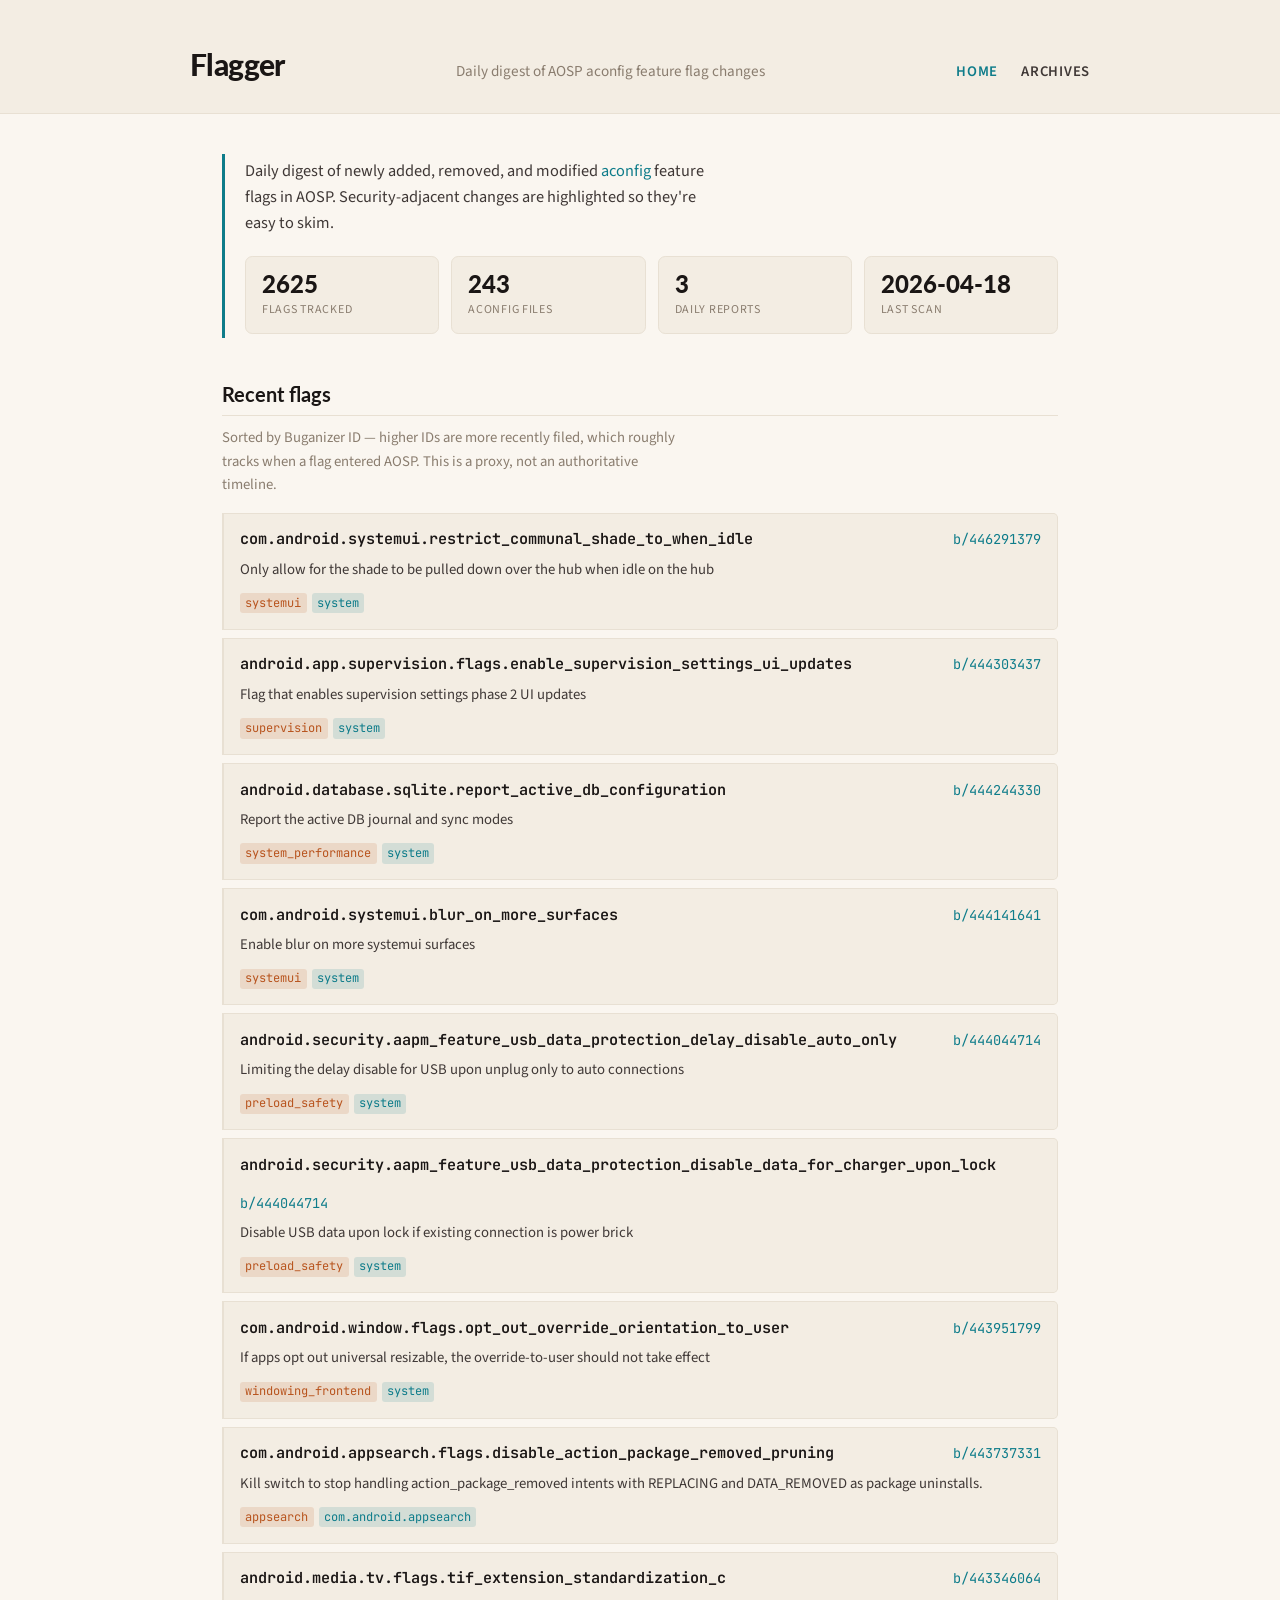
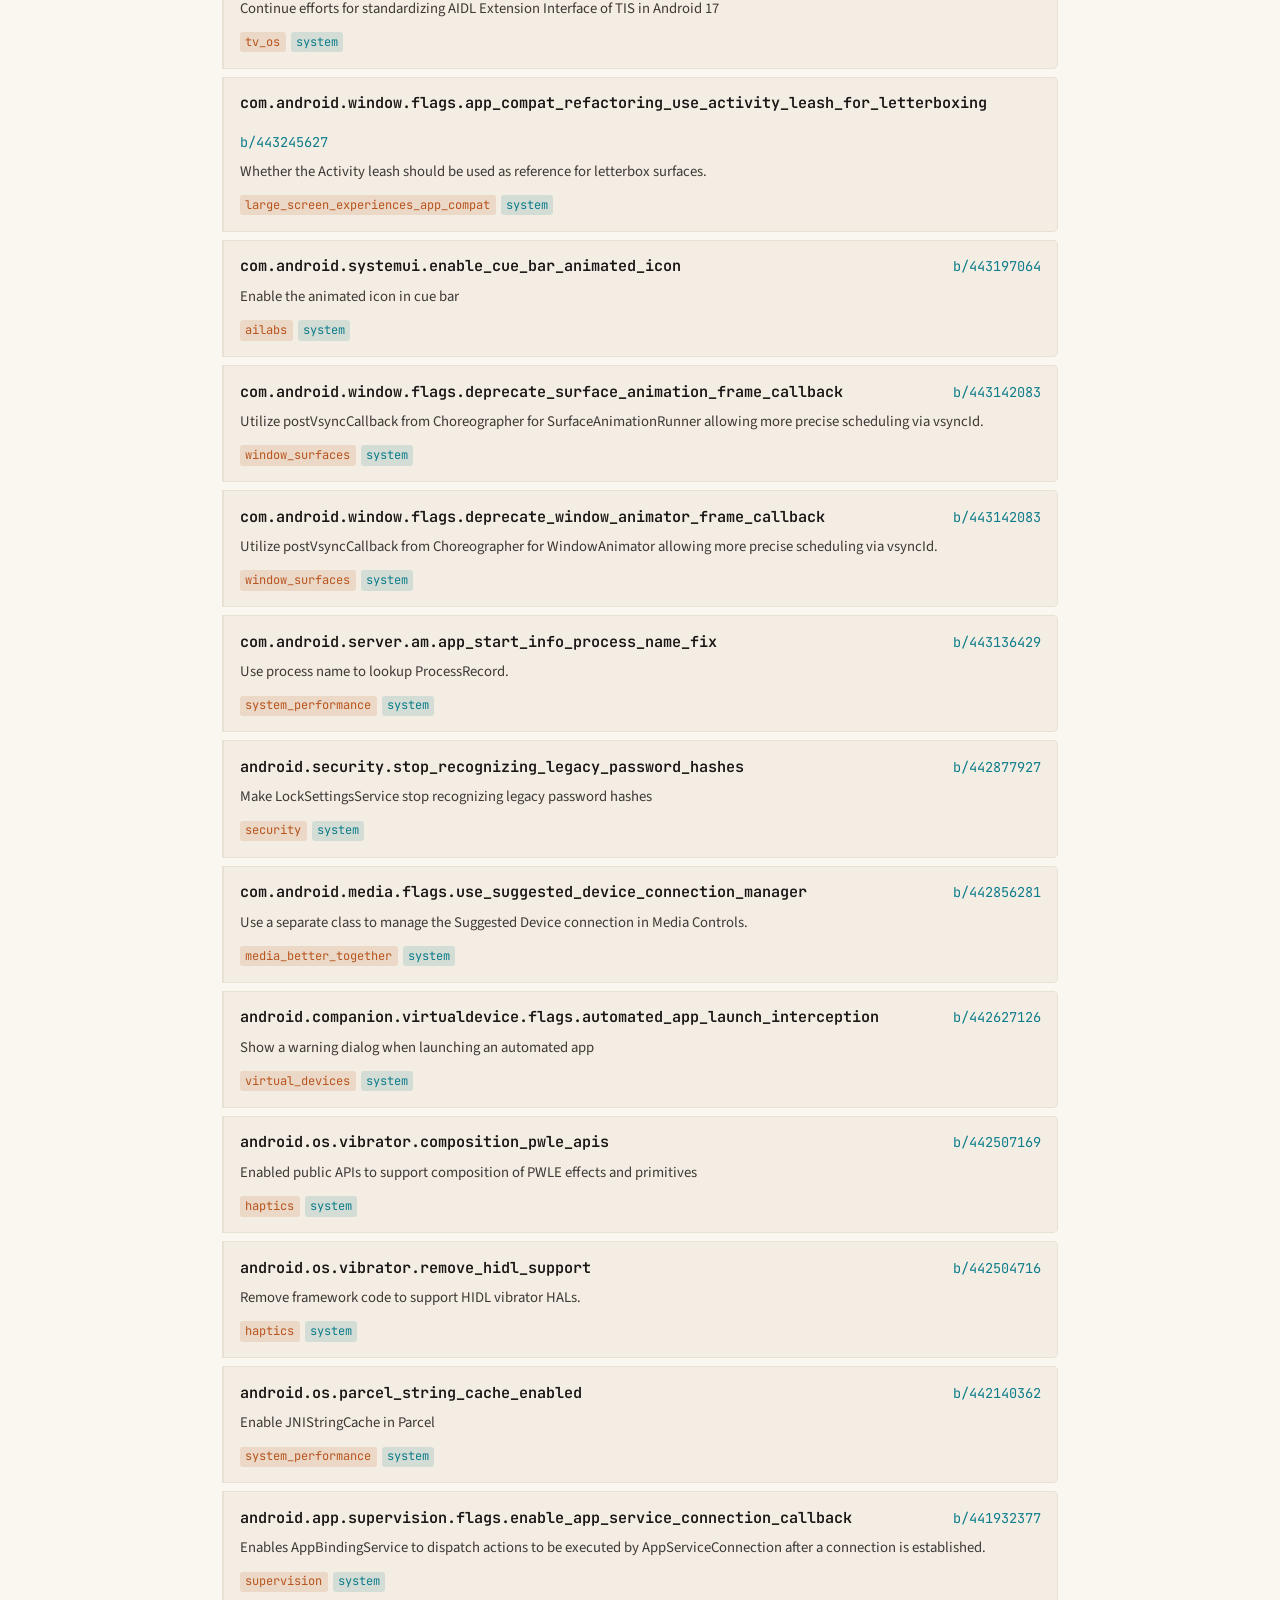
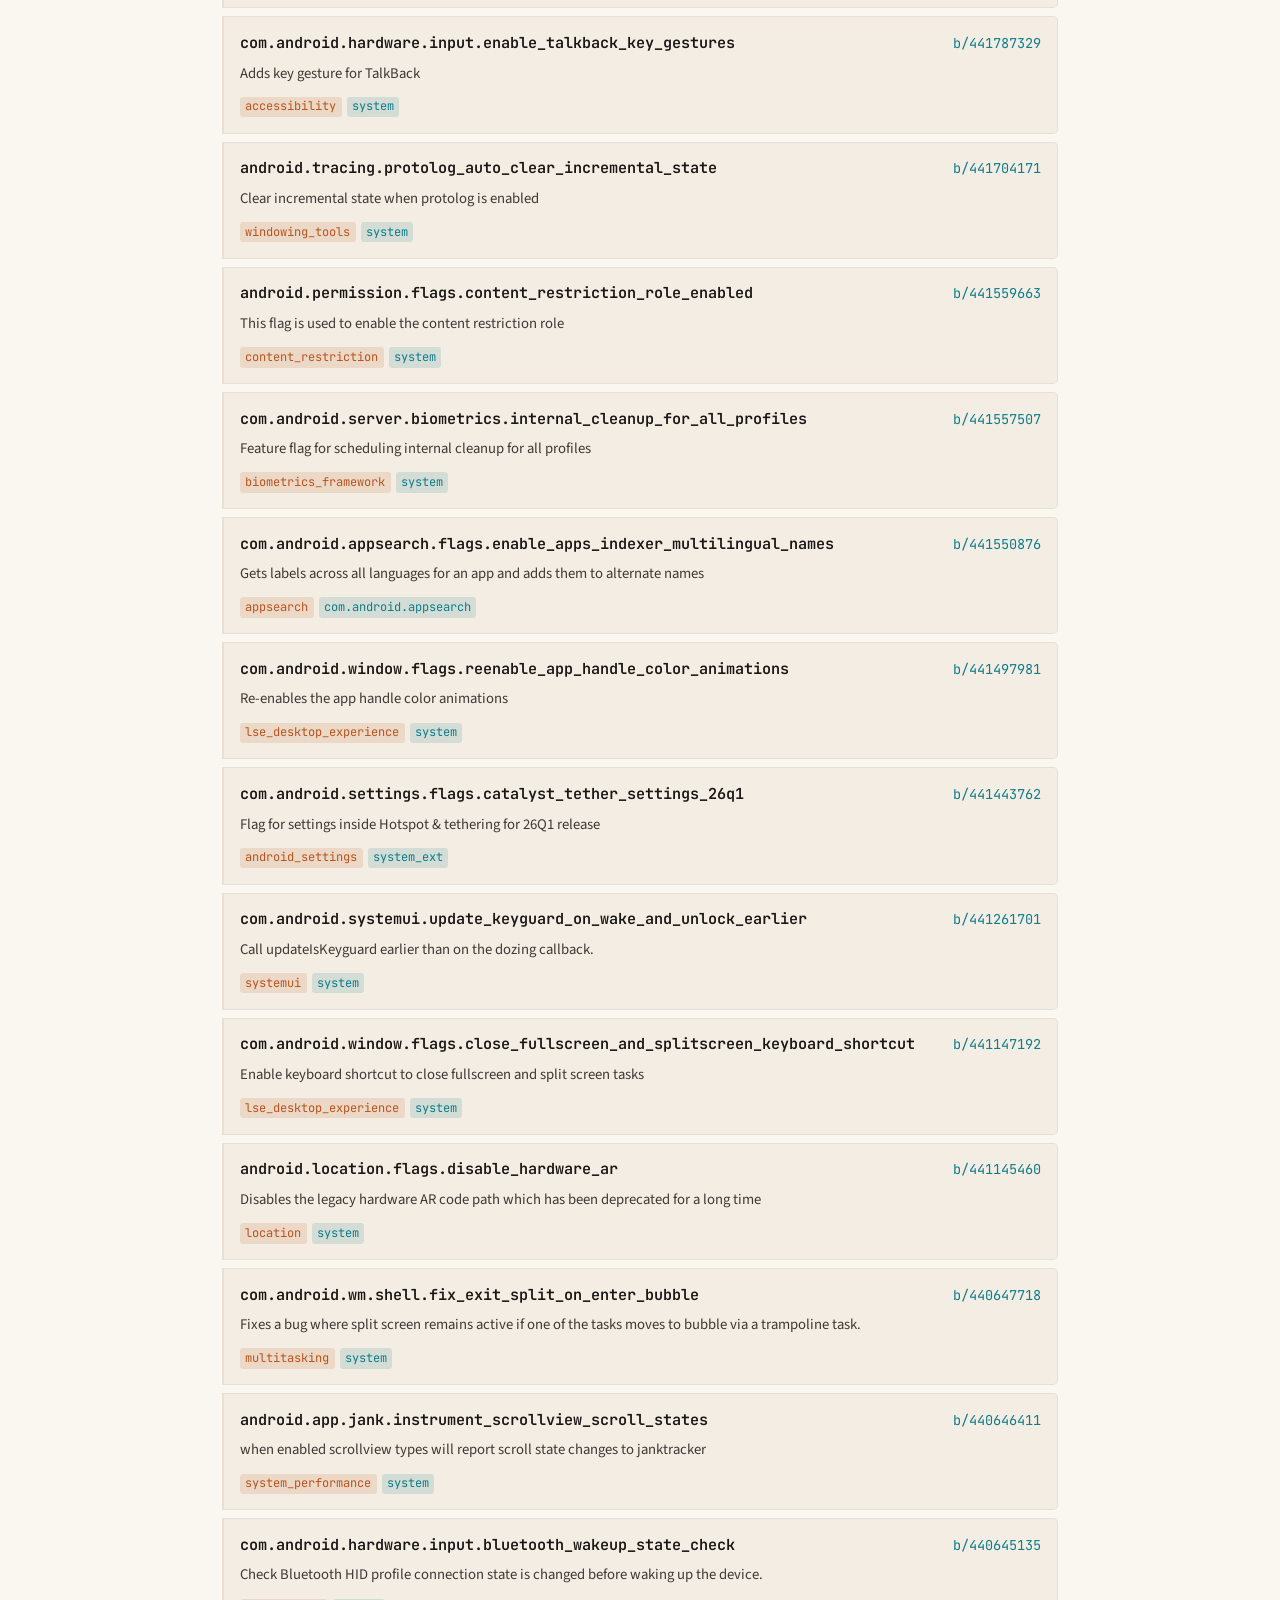
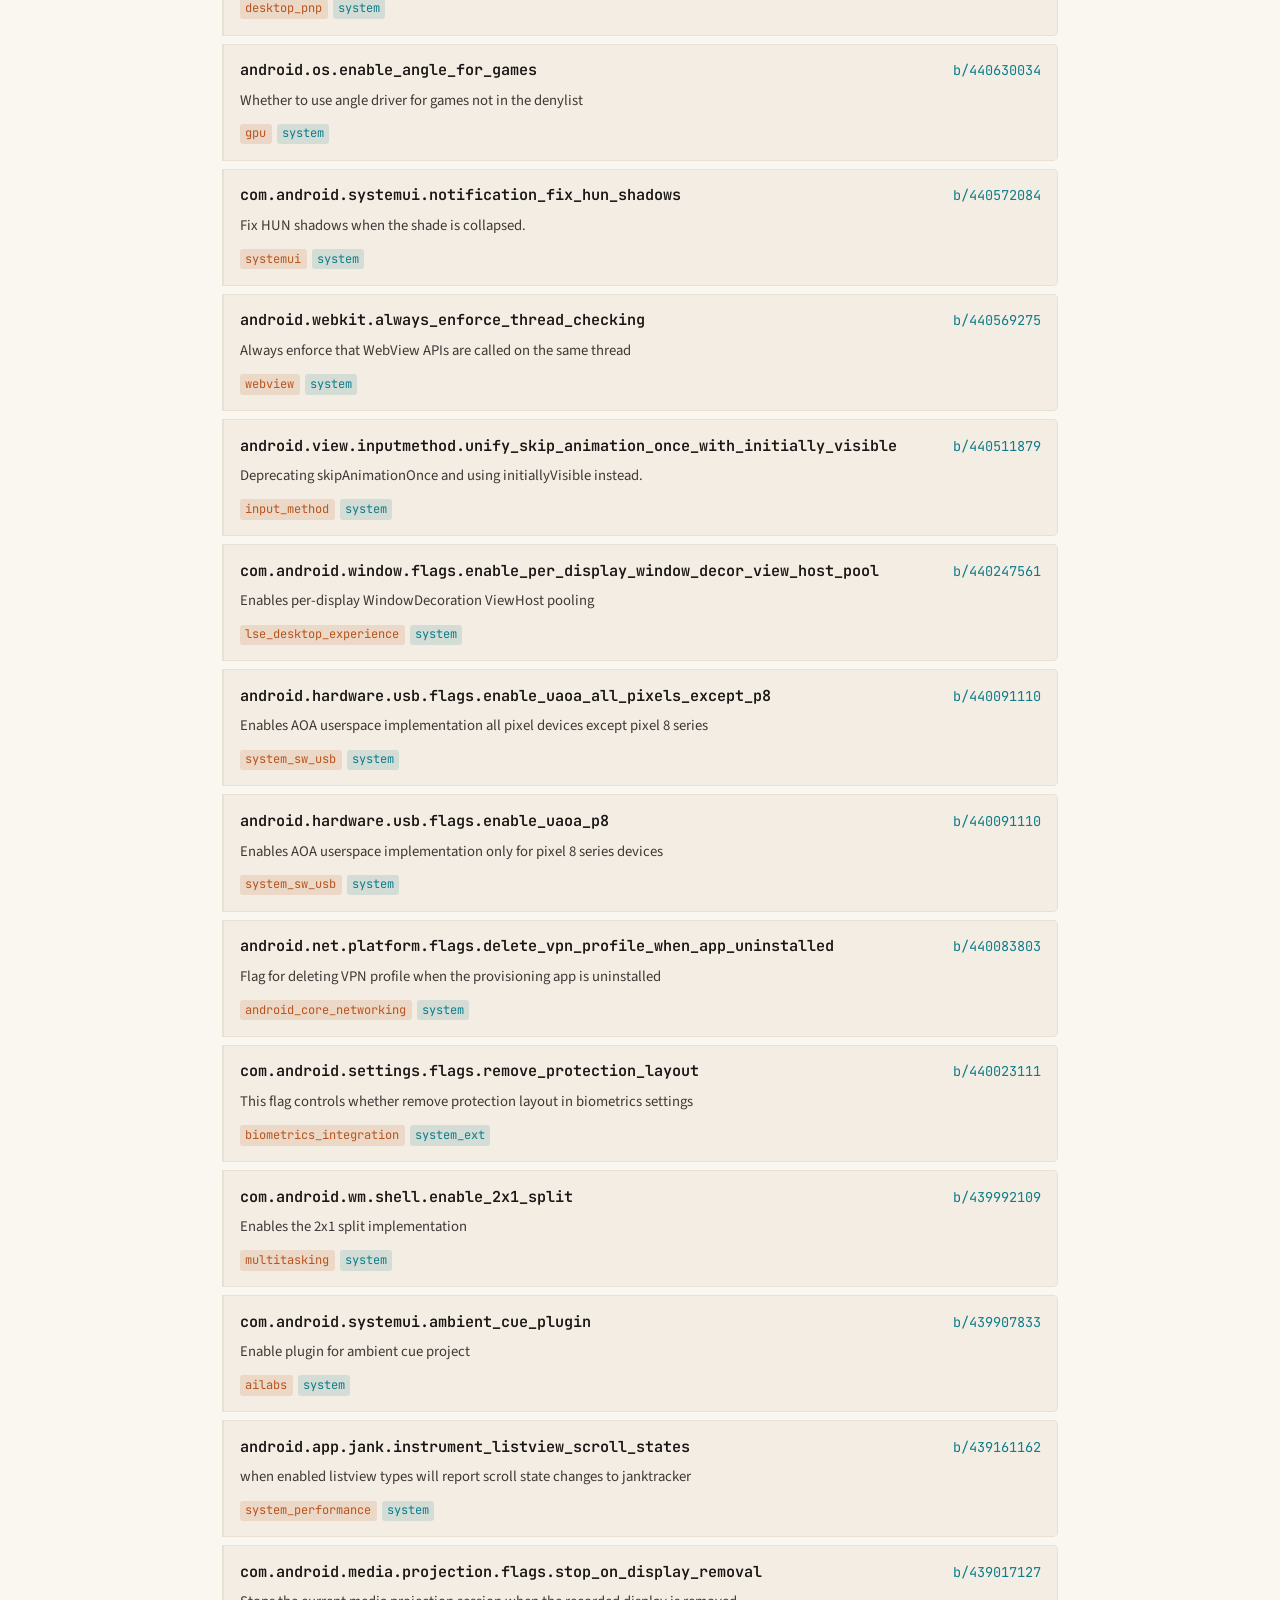
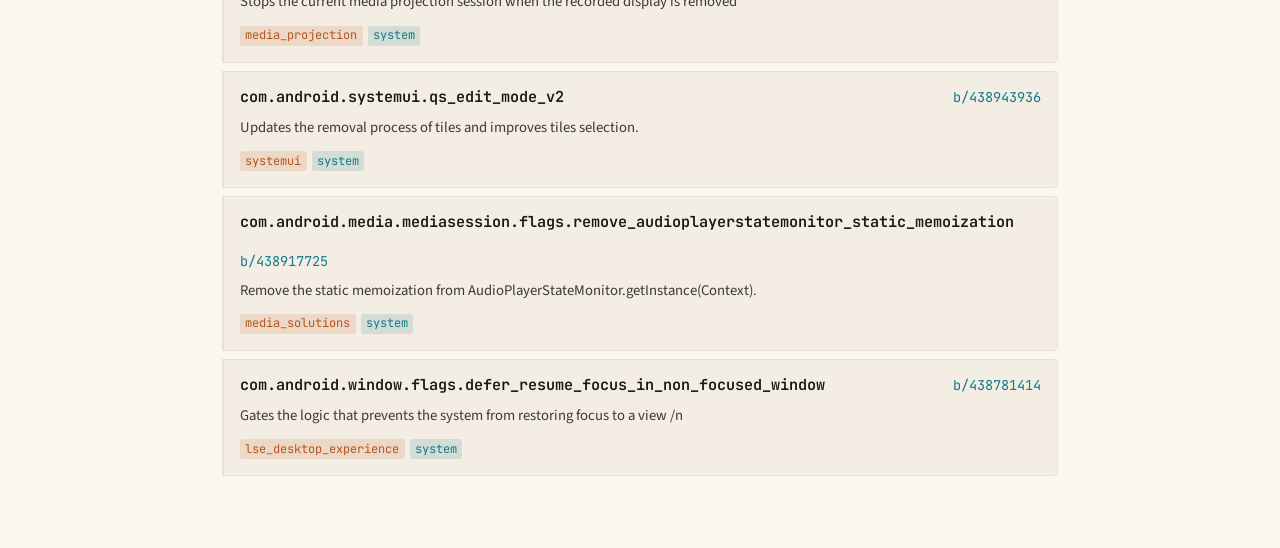
==== index.html @ 968a25f5 "site: 2026-04-18 konata/flagger.py@b1b19fff640b51435f82c3377b1c8a5a29fea1a9" ====
<!doctype html>
<html lang="en">
<head>
<meta charset="utf-8">
<meta name="viewport" content="width=device-width, initial-scale=1">
<title>Home — Flagger</title>
<link rel="preconnect" href="https://fonts.googleapis.com">
<link rel="preconnect" href="https://fonts.gstatic.com" crossorigin>
<link rel="stylesheet" href="https://fonts.googleapis.com/css2?family=Lato:wght@400;700;900&family=Source+Sans+3:wght@400;600;700&family=JetBrains+Mono:wght@400;700&display=swap">
<link rel="stylesheet" href="style.css">
</head>
<body>
<header class="site">
  <div class="wrap">
    <h1><a href="index.html">Flagger</a></h1>
    <div class="tagline">Daily digest of AOSP aconfig feature flag changes</div>
    <nav>
      <a href="index.html" class="active">Home</a>
      <a href="reports/index.html">Archives</a>
    </nav>
  </div>
</header>
<main>

    <section class="hero">
      <p class="hero-lede">Daily digest of newly added, removed, and modified <a href="https://source.android.com/docs/core/ota/modular-system/aconfig">aconfig</a> feature flags in AOSP. Security-adjacent changes are highlighted so they're easy to skim.</p>
      <div class="hero-stats">
        <div class="hero-stat"><strong>2625</strong><span>flags tracked</span></div>
        <div class="hero-stat"><strong>243</strong><span>aconfig files</span></div>
        <div class="hero-stat"><a href="reports/index.html"><strong>3</strong><span>daily reports</span></a></div>
        <div class="hero-stat"><strong>2026-04-18</strong><span>last scan</span></div>
      </div>
    </section>
    <section class="latest-flags">
      <h2>Recent flags</h2>
      <p class="preamble">Sorted by Buganizer ID — higher IDs are more recently filed, which roughly tracks when a flag entered AOSP. This is a proxy, not an authoritative timeline.</p>
      <ul class="flag-list"><li class="flag">
  <div class="flag-head">
    <code class="flag-key">com.android.systemui.restrict_communal_shade_to_when_idle</code>
    <a class="flag-bug" href="https://issuetracker.google.com/issues/446291379" rel="noopener">b/446291379</a>
  </div>
  <p class="flag-desc">Only allow for the shade to be pulled down over the hub when idle on the hub</p>
  <div class="flag-meta"><span class="tag namespace">systemui</span><span class="tag container">system</span></div>
</li><li class="flag">
  <div class="flag-head">
    <code class="flag-key">android.app.supervision.flags.enable_supervision_settings_ui_updates</code>
    <a class="flag-bug" href="https://issuetracker.google.com/issues/444303437" rel="noopener">b/444303437</a>
  </div>
  <p class="flag-desc">Flag that enables supervision settings phase 2 UI updates</p>
  <div class="flag-meta"><span class="tag namespace">supervision</span><span class="tag container">system</span></div>
</li><li class="flag">
  <div class="flag-head">
    <code class="flag-key">android.database.sqlite.report_active_db_configuration</code>
    <a class="flag-bug" href="https://issuetracker.google.com/issues/444244330" rel="noopener">b/444244330</a>
  </div>
  <p class="flag-desc">Report the active DB journal and sync modes</p>
  <div class="flag-meta"><span class="tag namespace">system_performance</span><span class="tag container">system</span></div>
</li><li class="flag">
  <div class="flag-head">
    <code class="flag-key">com.android.systemui.blur_on_more_surfaces</code>
    <a class="flag-bug" href="https://issuetracker.google.com/issues/444141641" rel="noopener">b/444141641</a>
  </div>
  <p class="flag-desc">Enable blur on more systemui surfaces</p>
  <div class="flag-meta"><span class="tag namespace">systemui</span><span class="tag container">system</span></div>
</li><li class="flag">
  <div class="flag-head">
    <code class="flag-key">android.security.aapm_feature_usb_data_protection_delay_disable_auto_only</code>
    <a class="flag-bug" href="https://issuetracker.google.com/issues/444044714" rel="noopener">b/444044714</a>
  </div>
  <p class="flag-desc">Limiting the delay disable for USB upon unplug only to auto connections</p>
  <div class="flag-meta"><span class="tag namespace">preload_safety</span><span class="tag container">system</span></div>
</li><li class="flag">
  <div class="flag-head">
    <code class="flag-key">android.security.aapm_feature_usb_data_protection_disable_data_for_charger_upon_lock</code>
    <a class="flag-bug" href="https://issuetracker.google.com/issues/444044714" rel="noopener">b/444044714</a>
  </div>
  <p class="flag-desc">Disable USB data upon lock if existing connection is power brick</p>
  <div class="flag-meta"><span class="tag namespace">preload_safety</span><span class="tag container">system</span></div>
</li><li class="flag">
  <div class="flag-head">
    <code class="flag-key">com.android.window.flags.opt_out_override_orientation_to_user</code>
    <a class="flag-bug" href="https://issuetracker.google.com/issues/443951799" rel="noopener">b/443951799</a>
  </div>
  <p class="flag-desc">If apps opt out universal resizable, the override-to-user should not take effect</p>
  <div class="flag-meta"><span class="tag namespace">windowing_frontend</span><span class="tag container">system</span></div>
</li><li class="flag">
  <div class="flag-head">
    <code class="flag-key">com.android.appsearch.flags.disable_action_package_removed_pruning</code>
    <a class="flag-bug" href="https://issuetracker.google.com/issues/443737331" rel="noopener">b/443737331</a>
  </div>
  <p class="flag-desc">Kill switch to stop handling action_package_removed intents with REPLACING and DATA_REMOVED as package uninstalls.</p>
  <div class="flag-meta"><span class="tag namespace">appsearch</span><span class="tag container">com.android.appsearch</span></div>
</li><li class="flag">
  <div class="flag-head">
    <code class="flag-key">android.media.tv.flags.tif_extension_standardization_c</code>
    <a class="flag-bug" href="https://issuetracker.google.com/issues/443346064" rel="noopener">b/443346064</a>
  </div>
  <p class="flag-desc">Continue efforts for standardizing AIDL Extension Interface of TIS in Android 17</p>
  <div class="flag-meta"><span class="tag namespace">tv_os</span><span class="tag container">system</span></div>
</li><li class="flag">
  <div class="flag-head">
    <code class="flag-key">com.android.window.flags.app_compat_refactoring_use_activity_leash_for_letterboxing</code>
    <a class="flag-bug" href="https://issuetracker.google.com/issues/443245627" rel="noopener">b/443245627</a>
  </div>
  <p class="flag-desc">Whether the Activity leash should be used as reference for letterbox surfaces.</p>
  <div class="flag-meta"><span class="tag namespace">large_screen_experiences_app_compat</span><span class="tag container">system</span></div>
</li><li class="flag">
  <div class="flag-head">
    <code class="flag-key">com.android.systemui.enable_cue_bar_animated_icon</code>
    <a class="flag-bug" href="https://issuetracker.google.com/issues/443197064" rel="noopener">b/443197064</a>
  </div>
  <p class="flag-desc">Enable the animated icon in cue bar</p>
  <div class="flag-meta"><span class="tag namespace">ailabs</span><span class="tag container">system</span></div>
</li><li class="flag">
  <div class="flag-head">
    <code class="flag-key">com.android.window.flags.deprecate_surface_animation_frame_callback</code>
    <a class="flag-bug" href="https://issuetracker.google.com/issues/443142083" rel="noopener">b/443142083</a>
  </div>
  <p class="flag-desc">Utilize postVsyncCallback from Choreographer for SurfaceAnimationRunner allowing more precise scheduling via vsyncId.</p>
  <div class="flag-meta"><span class="tag namespace">window_surfaces</span><span class="tag container">system</span></div>
</li><li class="flag">
  <div class="flag-head">
    <code class="flag-key">com.android.window.flags.deprecate_window_animator_frame_callback</code>
    <a class="flag-bug" href="https://issuetracker.google.com/issues/443142083" rel="noopener">b/443142083</a>
  </div>
  <p class="flag-desc">Utilize postVsyncCallback from Choreographer for WindowAnimator allowing more precise scheduling via vsyncId.</p>
  <div class="flag-meta"><span class="tag namespace">window_surfaces</span><span class="tag container">system</span></div>
</li><li class="flag">
  <div class="flag-head">
    <code class="flag-key">com.android.server.am.app_start_info_process_name_fix</code>
    <a class="flag-bug" href="https://issuetracker.google.com/issues/443136429" rel="noopener">b/443136429</a>
  </div>
  <p class="flag-desc">Use process name to lookup ProcessRecord.</p>
  <div class="flag-meta"><span class="tag namespace">system_performance</span><span class="tag container">system</span></div>
</li><li class="flag">
  <div class="flag-head">
    <code class="flag-key">android.security.stop_recognizing_legacy_password_hashes</code>
    <a class="flag-bug" href="https://issuetracker.google.com/issues/442877927" rel="noopener">b/442877927</a>
  </div>
  <p class="flag-desc">Make LockSettingsService stop recognizing legacy password hashes</p>
  <div class="flag-meta"><span class="tag namespace">security</span><span class="tag container">system</span></div>
</li><li class="flag">
  <div class="flag-head">
    <code class="flag-key">com.android.media.flags.use_suggested_device_connection_manager</code>
    <a class="flag-bug" href="https://issuetracker.google.com/issues/442856281" rel="noopener">b/442856281</a>
  </div>
  <p class="flag-desc">Use a separate class to manage the Suggested Device connection in Media Controls.</p>
  <div class="flag-meta"><span class="tag namespace">media_better_together</span><span class="tag container">system</span></div>
</li><li class="flag">
  <div class="flag-head">
    <code class="flag-key">android.companion.virtualdevice.flags.automated_app_launch_interception</code>
    <a class="flag-bug" href="https://issuetracker.google.com/issues/442627126" rel="noopener">b/442627126</a>
  </div>
  <p class="flag-desc">Show a warning dialog when launching an automated app</p>
  <div class="flag-meta"><span class="tag namespace">virtual_devices</span><span class="tag container">system</span></div>
</li><li class="flag">
  <div class="flag-head">
    <code class="flag-key">android.os.vibrator.composition_pwle_apis</code>
    <a class="flag-bug" href="https://issuetracker.google.com/issues/442507169" rel="noopener">b/442507169</a>
  </div>
  <p class="flag-desc">Enabled public APIs to support composition of PWLE effects and primitives</p>
  <div class="flag-meta"><span class="tag namespace">haptics</span><span class="tag container">system</span></div>
</li><li class="flag">
  <div class="flag-head">
    <code class="flag-key">android.os.vibrator.remove_hidl_support</code>
    <a class="flag-bug" href="https://issuetracker.google.com/issues/442504716" rel="noopener">b/442504716</a>
  </div>
  <p class="flag-desc">Remove framework code to support HIDL vibrator HALs.</p>
  <div class="flag-meta"><span class="tag namespace">haptics</span><span class="tag container">system</span></div>
</li><li class="flag">
  <div class="flag-head">
    <code class="flag-key">android.os.parcel_string_cache_enabled</code>
    <a class="flag-bug" href="https://issuetracker.google.com/issues/442140362" rel="noopener">b/442140362</a>
  </div>
  <p class="flag-desc">Enable JNIStringCache in Parcel</p>
  <div class="flag-meta"><span class="tag namespace">system_performance</span><span class="tag container">system</span></div>
</li><li class="flag">
  <div class="flag-head">
    <code class="flag-key">android.app.supervision.flags.enable_app_service_connection_callback</code>
    <a class="flag-bug" href="https://issuetracker.google.com/issues/441932377" rel="noopener">b/441932377</a>
  </div>
  <p class="flag-desc">Enables AppBindingService to dispatch actions to be executed by AppServiceConnection after a connection is established.</p>
  <div class="flag-meta"><span class="tag namespace">supervision</span><span class="tag container">system</span></div>
</li><li class="flag">
  <div class="flag-head">
    <code class="flag-key">com.android.hardware.input.enable_talkback_key_gestures</code>
    <a class="flag-bug" href="https://issuetracker.google.com/issues/441787329" rel="noopener">b/441787329</a>
  </div>
  <p class="flag-desc">Adds key gesture for TalkBack</p>
  <div class="flag-meta"><span class="tag namespace">accessibility</span><span class="tag container">system</span></div>
</li><li class="flag">
  <div class="flag-head">
    <code class="flag-key">android.tracing.protolog_auto_clear_incremental_state</code>
    <a class="flag-bug" href="https://issuetracker.google.com/issues/441704171" rel="noopener">b/441704171</a>
  </div>
  <p class="flag-desc">Clear incremental state when protolog is enabled</p>
  <div class="flag-meta"><span class="tag namespace">windowing_tools</span><span class="tag container">system</span></div>
</li><li class="flag">
  <div class="flag-head">
    <code class="flag-key">android.permission.flags.content_restriction_role_enabled</code>
    <a class="flag-bug" href="https://issuetracker.google.com/issues/441559663" rel="noopener">b/441559663</a>
  </div>
  <p class="flag-desc">This flag is used to enable the content restriction role</p>
  <div class="flag-meta"><span class="tag namespace">content_restriction</span><span class="tag container">system</span></div>
</li><li class="flag">
  <div class="flag-head">
    <code class="flag-key">com.android.server.biometrics.internal_cleanup_for_all_profiles</code>
    <a class="flag-bug" href="https://issuetracker.google.com/issues/441557507" rel="noopener">b/441557507</a>
  </div>
  <p class="flag-desc">Feature flag for scheduling internal cleanup for all profiles</p>
  <div class="flag-meta"><span class="tag namespace">biometrics_framework</span><span class="tag container">system</span></div>
</li><li class="flag">
  <div class="flag-head">
    <code class="flag-key">com.android.appsearch.flags.enable_apps_indexer_multilingual_names</code>
    <a class="flag-bug" href="https://issuetracker.google.com/issues/441550876" rel="noopener">b/441550876</a>
  </div>
  <p class="flag-desc">Gets labels across all languages for an app and adds them to alternate names</p>
  <div class="flag-meta"><span class="tag namespace">appsearch</span><span class="tag container">com.android.appsearch</span></div>
</li><li class="flag">
  <div class="flag-head">
    <code class="flag-key">com.android.window.flags.reenable_app_handle_color_animations</code>
    <a class="flag-bug" href="https://issuetracker.google.com/issues/441497981" rel="noopener">b/441497981</a>
  </div>
  <p class="flag-desc">Re-enables the app handle color animations</p>
  <div class="flag-meta"><span class="tag namespace">lse_desktop_experience</span><span class="tag container">system</span></div>
</li><li class="flag">
  <div class="flag-head">
    <code class="flag-key">com.android.settings.flags.catalyst_tether_settings_26q1</code>
    <a class="flag-bug" href="https://issuetracker.google.com/issues/441443762" rel="noopener">b/441443762</a>
  </div>
  <p class="flag-desc">Flag for settings inside Hotspot &amp; tethering for 26Q1 release</p>
  <div class="flag-meta"><span class="tag namespace">android_settings</span><span class="tag container">system_ext</span></div>
</li><li class="flag">
  <div class="flag-head">
    <code class="flag-key">com.android.systemui.update_keyguard_on_wake_and_unlock_earlier</code>
    <a class="flag-bug" href="https://issuetracker.google.com/issues/441261701" rel="noopener">b/441261701</a>
  </div>
  <p class="flag-desc">Call updateIsKeyguard earlier than on the dozing callback.</p>
  <div class="flag-meta"><span class="tag namespace">systemui</span><span class="tag container">system</span></div>
</li><li class="flag">
  <div class="flag-head">
    <code class="flag-key">com.android.window.flags.close_fullscreen_and_splitscreen_keyboard_shortcut</code>
    <a class="flag-bug" href="https://issuetracker.google.com/issues/441147192" rel="noopener">b/441147192</a>
  </div>
  <p class="flag-desc">Enable keyboard shortcut to close fullscreen and split screen tasks</p>
  <div class="flag-meta"><span class="tag namespace">lse_desktop_experience</span><span class="tag container">system</span></div>
</li><li class="flag">
  <div class="flag-head">
    <code class="flag-key">android.location.flags.disable_hardware_ar</code>
    <a class="flag-bug" href="https://issuetracker.google.com/issues/441145460" rel="noopener">b/441145460</a>
  </div>
  <p class="flag-desc">Disables the legacy hardware AR code path which has been deprecated for a long time</p>
  <div class="flag-meta"><span class="tag namespace">location</span><span class="tag container">system</span></div>
</li><li class="flag">
  <div class="flag-head">
    <code class="flag-key">com.android.wm.shell.fix_exit_split_on_enter_bubble</code>
    <a class="flag-bug" href="https://issuetracker.google.com/issues/440647718" rel="noopener">b/440647718</a>
  </div>
  <p class="flag-desc">Fixes a bug where split screen remains active if one of the tasks moves to bubble via a trampoline task.</p>
  <div class="flag-meta"><span class="tag namespace">multitasking</span><span class="tag container">system</span></div>
</li><li class="flag">
  <div class="flag-head">
    <code class="flag-key">android.app.jank.instrument_scrollview_scroll_states</code>
    <a class="flag-bug" href="https://issuetracker.google.com/issues/440646411" rel="noopener">b/440646411</a>
  </div>
  <p class="flag-desc">when enabled scrollview types will report scroll state changes to janktracker</p>
  <div class="flag-meta"><span class="tag namespace">system_performance</span><span class="tag container">system</span></div>
</li><li class="flag">
  <div class="flag-head">
    <code class="flag-key">com.android.hardware.input.bluetooth_wakeup_state_check</code>
    <a class="flag-bug" href="https://issuetracker.google.com/issues/440645135" rel="noopener">b/440645135</a>
  </div>
  <p class="flag-desc">Check Bluetooth HID profile connection state is changed before waking up the device.</p>
  <div class="flag-meta"><span class="tag namespace">desktop_pnp</span><span class="tag container">system</span></div>
</li><li class="flag">
  <div class="flag-head">
    <code class="flag-key">android.os.enable_angle_for_games</code>
    <a class="flag-bug" href="https://issuetracker.google.com/issues/440630034" rel="noopener">b/440630034</a>
  </div>
  <p class="flag-desc">Whether to use angle driver for games not in the denylist</p>
  <div class="flag-meta"><span class="tag namespace">gpu</span><span class="tag container">system</span></div>
</li><li class="flag">
  <div class="flag-head">
    <code class="flag-key">com.android.systemui.notification_fix_hun_shadows</code>
    <a class="flag-bug" href="https://issuetracker.google.com/issues/440572084" rel="noopener">b/440572084</a>
  </div>
  <p class="flag-desc">Fix HUN shadows when the shade is collapsed.</p>
  <div class="flag-meta"><span class="tag namespace">systemui</span><span class="tag container">system</span></div>
</li><li class="flag">
  <div class="flag-head">
    <code class="flag-key">android.webkit.always_enforce_thread_checking</code>
    <a class="flag-bug" href="https://issuetracker.google.com/issues/440569275" rel="noopener">b/440569275</a>
  </div>
  <p class="flag-desc">Always enforce that WebView APIs are called on the same thread</p>
  <div class="flag-meta"><span class="tag namespace">webview</span><span class="tag container">system</span></div>
</li><li class="flag">
  <div class="flag-head">
    <code class="flag-key">android.view.inputmethod.unify_skip_animation_once_with_initially_visible</code>
    <a class="flag-bug" href="https://issuetracker.google.com/issues/440511879" rel="noopener">b/440511879</a>
  </div>
  <p class="flag-desc">Deprecating skipAnimationOnce and using initiallyVisible instead.</p>
  <div class="flag-meta"><span class="tag namespace">input_method</span><span class="tag container">system</span></div>
</li><li class="flag">
  <div class="flag-head">
    <code class="flag-key">com.android.window.flags.enable_per_display_window_decor_view_host_pool</code>
    <a class="flag-bug" href="https://issuetracker.google.com/issues/440247561" rel="noopener">b/440247561</a>
  </div>
  <p class="flag-desc">Enables per-display WindowDecoration ViewHost pooling</p>
  <div class="flag-meta"><span class="tag namespace">lse_desktop_experience</span><span class="tag container">system</span></div>
</li><li class="flag">
  <div class="flag-head">
    <code class="flag-key">android.hardware.usb.flags.enable_uaoa_all_pixels_except_p8</code>
    <a class="flag-bug" href="https://issuetracker.google.com/issues/440091110" rel="noopener">b/440091110</a>
  </div>
  <p class="flag-desc">Enables AOA userspace implementation all pixel devices except pixel 8 series</p>
  <div class="flag-meta"><span class="tag namespace">system_sw_usb</span><span class="tag container">system</span></div>
</li><li class="flag">
  <div class="flag-head">
    <code class="flag-key">android.hardware.usb.flags.enable_uaoa_p8</code>
    <a class="flag-bug" href="https://issuetracker.google.com/issues/440091110" rel="noopener">b/440091110</a>
  </div>
  <p class="flag-desc">Enables AOA userspace implementation only for pixel 8 series devices</p>
  <div class="flag-meta"><span class="tag namespace">system_sw_usb</span><span class="tag container">system</span></div>
</li><li class="flag">
  <div class="flag-head">
    <code class="flag-key">android.net.platform.flags.delete_vpn_profile_when_app_uninstalled</code>
    <a class="flag-bug" href="https://issuetracker.google.com/issues/440083803" rel="noopener">b/440083803</a>
  </div>
  <p class="flag-desc">Flag for deleting VPN profile when the provisioning app is uninstalled</p>
  <div class="flag-meta"><span class="tag namespace">android_core_networking</span><span class="tag container">system</span></div>
</li><li class="flag">
  <div class="flag-head">
    <code class="flag-key">com.android.settings.flags.remove_protection_layout</code>
    <a class="flag-bug" href="https://issuetracker.google.com/issues/440023111" rel="noopener">b/440023111</a>
  </div>
  <p class="flag-desc">This flag controls whether remove protection layout in biometrics settings</p>
  <div class="flag-meta"><span class="tag namespace">biometrics_integration</span><span class="tag container">system_ext</span></div>
</li><li class="flag">
  <div class="flag-head">
    <code class="flag-key">com.android.wm.shell.enable_2x1_split</code>
    <a class="flag-bug" href="https://issuetracker.google.com/issues/439992109" rel="noopener">b/439992109</a>
  </div>
  <p class="flag-desc">Enables the 2x1 split implementation</p>
  <div class="flag-meta"><span class="tag namespace">multitasking</span><span class="tag container">system</span></div>
</li><li class="flag">
  <div class="flag-head">
    <code class="flag-key">com.android.systemui.ambient_cue_plugin</code>
    <a class="flag-bug" href="https://issuetracker.google.com/issues/439907833" rel="noopener">b/439907833</a>
  </div>
  <p class="flag-desc">Enable plugin for ambient cue project</p>
  <div class="flag-meta"><span class="tag namespace">ailabs</span><span class="tag container">system</span></div>
</li><li class="flag">
  <div class="flag-head">
    <code class="flag-key">android.app.jank.instrument_listview_scroll_states</code>
    <a class="flag-bug" href="https://issuetracker.google.com/issues/439161162" rel="noopener">b/439161162</a>
  </div>
  <p class="flag-desc">when enabled listview types will report scroll state changes to janktracker</p>
  <div class="flag-meta"><span class="tag namespace">system_performance</span><span class="tag container">system</span></div>
</li><li class="flag">
  <div class="flag-head">
    <code class="flag-key">com.android.media.projection.flags.stop_on_display_removal</code>
    <a class="flag-bug" href="https://issuetracker.google.com/issues/439017127" rel="noopener">b/439017127</a>
  </div>
  <p class="flag-desc">Stops the current media projection session when the recorded display is removed</p>
  <div class="flag-meta"><span class="tag namespace">media_projection</span><span class="tag container">system</span></div>
</li><li class="flag">
  <div class="flag-head">
    <code class="flag-key">com.android.systemui.qs_edit_mode_v2</code>
    <a class="flag-bug" href="https://issuetracker.google.com/issues/438943936" rel="noopener">b/438943936</a>
  </div>
  <p class="flag-desc">Updates the removal process of tiles and improves tiles selection.</p>
  <div class="flag-meta"><span class="tag namespace">systemui</span><span class="tag container">system</span></div>
</li><li class="flag">
  <div class="flag-head">
    <code class="flag-key">com.android.media.mediasession.flags.remove_audioplayerstatemonitor_static_memoization</code>
    <a class="flag-bug" href="https://issuetracker.google.com/issues/438917725" rel="noopener">b/438917725</a>
  </div>
  <p class="flag-desc">Remove the static memoization from AudioPlayerStateMonitor.getInstance(Context).</p>
  <div class="flag-meta"><span class="tag namespace">media_solutions</span><span class="tag container">system</span></div>
</li><li class="flag">
  <div class="flag-head">
    <code class="flag-key">com.android.window.flags.defer_resume_focus_in_non_focused_window</code>
    <a class="flag-bug" href="https://issuetracker.google.com/issues/438781414" rel="noopener">b/438781414</a>
  </div>
  <p class="flag-desc">Gates the logic that prevents the system from restoring focus to a view /n</p>
  <div class="flag-meta"><span class="tag namespace">lse_desktop_experience</span><span class="tag container">system</span></div>
</li></ul>
    </section>
</main>
</body>
</html>
---- style.css ----
/* ---------------------------------------------------------------------------
   Flagger — single stylesheet for a JSON-driven static site.

   Default theme is a warm light palette. A dark override kicks in for users
   whose OS says `prefers-color-scheme: dark`. Every color the rest of the
   file uses is a CSS custom property declared under :root, so swapping
   themes is just re-binding those variables.

   All semantic "status" colors (added/removed/modified/danger) also live
   as variables — they need different hues in light vs dark for contrast,
   not just a brightness flip.
   --------------------------------------------------------------------------- */

:root {
  /* ---- palette (light, default) ---- */
  --base:     #faf6f0;   /* page background */
  --mantle:   #f3ede3;   /* card background */
  --crust:    #e8e0d3;   /* borders, dividers */
  --overlay:  #8a7d6f;   /* muted text */
  --text:     #3f3836;   /* body text */
  --hltext:   #1a1615;   /* headings, strong text */

  --primary:   #0e7c8a;  /* cyan-teal, darker for light-bg contrast */
  --secondary: #b8541e;  /* warm peach-orange */
  --tertiary:  #a63a77;  /* pink */

  --added:     #1e7a3e;  /* green */
  --removed:   #b32138;  /* red */
  --modified:  var(--secondary);
  --danger-bg: #fce4e4;
  --danger-fg: #7f1d1d;

  /* ---- fonts ---- */
  --heading: "Lato", system-ui, -apple-system, "Segoe UI", sans-serif;
  --body:    "Source Sans 3", system-ui, -apple-system, "Segoe UI", sans-serif;
  --mono:    "JetBrains Mono", ui-monospace, SFMono-Regular, Menlo, monospace;
}

@media (prefers-color-scheme: dark) {
  :root {
    /* ---- palette (dark) — Catppuccin-mocha-adjacent warm dark ---- */
    --base:     #1e1b1b;
    --mantle:   #292426;
    --crust:    #332b2f;
    --overlay:  #7c6f74;
    --text:     #c6c6c6;
    --hltext:   #ffffff;

    --primary:   #89dceb;
    --secondary: #f5c27f;
    --tertiary:  #f5c2e7;

    --added:     #a6e3a1;
    --removed:   #f38ba8;
    --modified:  var(--secondary);
    --danger-bg: #7f1d1d55;
    --danger-fg: #fca5a5;
  }
}

* { box-sizing: border-box; }

html, body {
  margin: 0;
  padding: 0;
  background: var(--base);
  color: var(--text);
  font-family: var(--body);
  font-size: 16px;
  line-height: 1.6;
}

body {
  min-height: 100vh;
  display: flex;
  flex-direction: column;
}

a { color: var(--primary); text-decoration: none; }
a:hover { color: var(--tertiary); }

code, pre { font-family: var(--mono); font-size: 0.92em; }
code {
  background: var(--mantle);
  color: var(--hltext);
  padding: 0.05em 0.35em;
  border-radius: 0.25em;
  border: 1px solid var(--crust);
}

/* ---- layout shell ---- */

header.site {
  padding: 2.5rem 2rem 1.5rem;
  border-bottom: 1px solid var(--crust);
  background: var(--mantle);
}
header.site .wrap {
  max-width: 900px;
  margin: 0 auto;
  display: flex;
  align-items: baseline;
  justify-content: space-between;
  gap: 2rem;
  flex-wrap: wrap;
}
header.site h1 {
  margin: 0;
  font-family: var(--heading);
  font-weight: 900;
  font-size: 1.9rem;
  color: var(--hltext);
  letter-spacing: -0.02em;
}
header.site h1 a { color: inherit; }
header.site .tagline {
  color: var(--overlay);
  font-size: 0.95rem;
}
header.site nav a {
  margin-left: 1.25rem;
  color: var(--text);
  font-weight: 600;
  font-size: 0.92rem;
  text-transform: uppercase;
  letter-spacing: 0.05em;
}
header.site nav a.active { color: var(--primary); }

main {
  flex: 1;
  max-width: 900px;
  width: 100%;
  margin: 0 auto;
  padding: 2.5rem 2rem 4rem;
}

/* Section headings — shared by report pages and the home "Recent flags"
   section. Archives has its own h2 rule for month labels. */
main h2 {
  font-family: var(--heading);
  color: var(--hltext);
  margin: 2.5rem 0 0.25rem;
  font-size: 1.25rem;
  border-bottom: 1px solid var(--crust);
  padding-bottom: 0.35rem;
}
main h3 {
  font-family: var(--heading);
  color: var(--secondary);
  margin: 1.5rem 0 0.5rem;
  font-size: 1rem;
  font-weight: 700;
}

/* ---- home hero: lede paragraph + 4-stat scoreboard ---- */

.hero {
  border-left: 3px solid var(--primary);
  padding: 0.25rem 0 0.25rem 1.25rem;
  margin-bottom: 2.25rem;
}
.hero .hero-lede {
  margin: 0;
  color: var(--text);
  max-width: 60ch;
  font-size: 1.02rem;
}
.hero-stats {
  display: grid;
  grid-template-columns: repeat(4, 1fr);
  gap: 0.75rem;
  margin-top: 1.25rem;
}
.hero-stat {
  background: var(--mantle);
  border: 1px solid var(--crust);
  border-radius: 0.45rem;
  padding: 0.85rem 1rem;
}
.hero-stat a { color: inherit; display: block; }
.hero-stat a:hover strong { color: var(--primary); }
.hero-stat strong {
  display: block;
  font-family: var(--heading);
  color: var(--hltext);
  font-size: 1.5rem;
  line-height: 1.1;
  font-weight: 900;
}
.hero-stat span {
  display: block;
  margin-top: 0.2rem;
  color: var(--overlay);
  font-size: 0.75rem;
  text-transform: uppercase;
  letter-spacing: 0.06em;
}
@media (max-width: 640px) {
  .hero-stats { grid-template-columns: repeat(2, 1fr); }
}

/* ---- home "Recent flags" list ---- */

.latest-flags .preamble {
  margin: 0.6rem 0 1rem;
  color: var(--overlay);
  font-size: 0.92rem;
  max-width: 65ch;
}
ul.flag-list { list-style: none; padding: 0; margin: 0; }
ul.flag-list > li.flag {
  padding: 0.85rem 1rem;
  margin: 0.5rem 0;
  background: var(--mantle);
  border: 1px solid var(--crust);
  border-left: 2px solid var(--crust);
  border-radius: 0 0.3rem 0.3rem 0;
}
.flag-head {
  display: flex;
  justify-content: space-between;
  align-items: baseline;
  gap: 1rem;
  flex-wrap: wrap;
}
.flag-key {
  color: var(--hltext);
  font-weight: 600;
  font-size: 0.95rem;
  background: none;
  padding: 0;
  border: 0;
}
.flag-bug {
  color: var(--primary);
  font-family: var(--mono);
  font-size: 0.85rem;
}
.flag-desc {
  margin: 0.45rem 0 0;
  color: var(--text);
  font-size: 0.92rem;
  line-height: 1.5;
}
.flag-meta { margin-top: 0.55rem; }
.flag-meta .tag:first-child { margin-left: 0; }

/* ---- report page body ---- */

article.report h1 {
  font-family: var(--heading);
  color: var(--hltext);
  font-size: 1.7rem;
  margin: 0 0 0.5rem;
}
article.report .meta {
  color: var(--overlay);
  font-family: var(--mono);
  font-size: 0.88rem;
  margin-bottom: 2rem;
}
article.report .meta .added    { color: var(--added); }
article.report .meta .removed  { color: var(--removed); }
article.report .meta .modified { color: var(--modified); }

ul.flags { list-style: none; padding: 0; margin: 0; }
ul.flags > li {
  padding: 0.65rem 0.9rem;
  margin: 0.4rem 0;
  background: var(--mantle);
  border: 1px solid var(--crust);
  border-left: 2px solid var(--crust);
  border-radius: 0 0.3rem 0.3rem 0;
}
ul.flags > li.sec    { border-left-color: var(--tertiary); }
ul.flags > li .key   { color: var(--hltext); font-weight: 600; }
ul.flags > li .ns    { color: var(--secondary); font-style: italic; margin-left: 0.5rem; }
ul.flags > li .detail {
  display: block;
  margin-top: 0.3rem;
  color: var(--text);
  font-size: 0.93rem;
}
ul.flags > li .file  { color: var(--overlay); font-family: var(--mono); font-size: 0.82rem; }

/* ---- tags ---- */

.tag {
  display: inline-block;
  padding: 0.05em 0.45em;
  margin-left: 0.3rem;
  border-radius: 0.25em;
  font-family: var(--mono);
  font-size: 0.75rem;
  background: var(--crust);
  color: var(--text);
}
.tag.security   { background: color-mix(in srgb, var(--tertiary)  22%, transparent); color: var(--tertiary); }
.tag.bugfix     { background: color-mix(in srgb, var(--secondary) 22%, transparent); color: var(--secondary); }
.tag.exported   { background: color-mix(in srgb, var(--primary)   18%, transparent); color: var(--primary); }
.tag.suspicious { background: var(--danger-bg); color: var(--danger-fg); }
.tag.namespace  { background: color-mix(in srgb, var(--secondary) 14%, transparent); color: var(--secondary); }
.tag.container  { background: color-mix(in srgb, var(--primary)   14%, transparent); color: var(--primary); }

/* ---- field-change rows inside modified entries ---- */

.field-change {
  display: block;
  margin-top: 0.25rem;
  padding-left: 1rem;
  color: var(--text);
  font-family: var(--mono);
  font-size: 0.85rem;
}
.field-change .before { color: var(--removed); }
.field-change .after  { color: var(--added); }

.empty {
  color: var(--overlay);
  font-style: italic;
  padding: 2rem 0;
  text-align: center;
}

/* ---- archives page ---- */

.archives h2 {
  font-family: var(--heading);
  color: var(--secondary);
  margin: 2rem 0 0.75rem;
  font-size: 1.1rem;
  border-bottom: none;
  padding-bottom: 0;
}
.archives ul { list-style: none; padding: 0; margin: 0; }
.archives li {
  padding: 0.5rem 0;
  border-bottom: 1px dashed var(--crust);
  display: flex;
  justify-content: space-between;
  gap: 1rem;
  font-family: var(--mono);
  font-size: 0.92rem;
}
.archives li .totals { color: var(--overlay); }
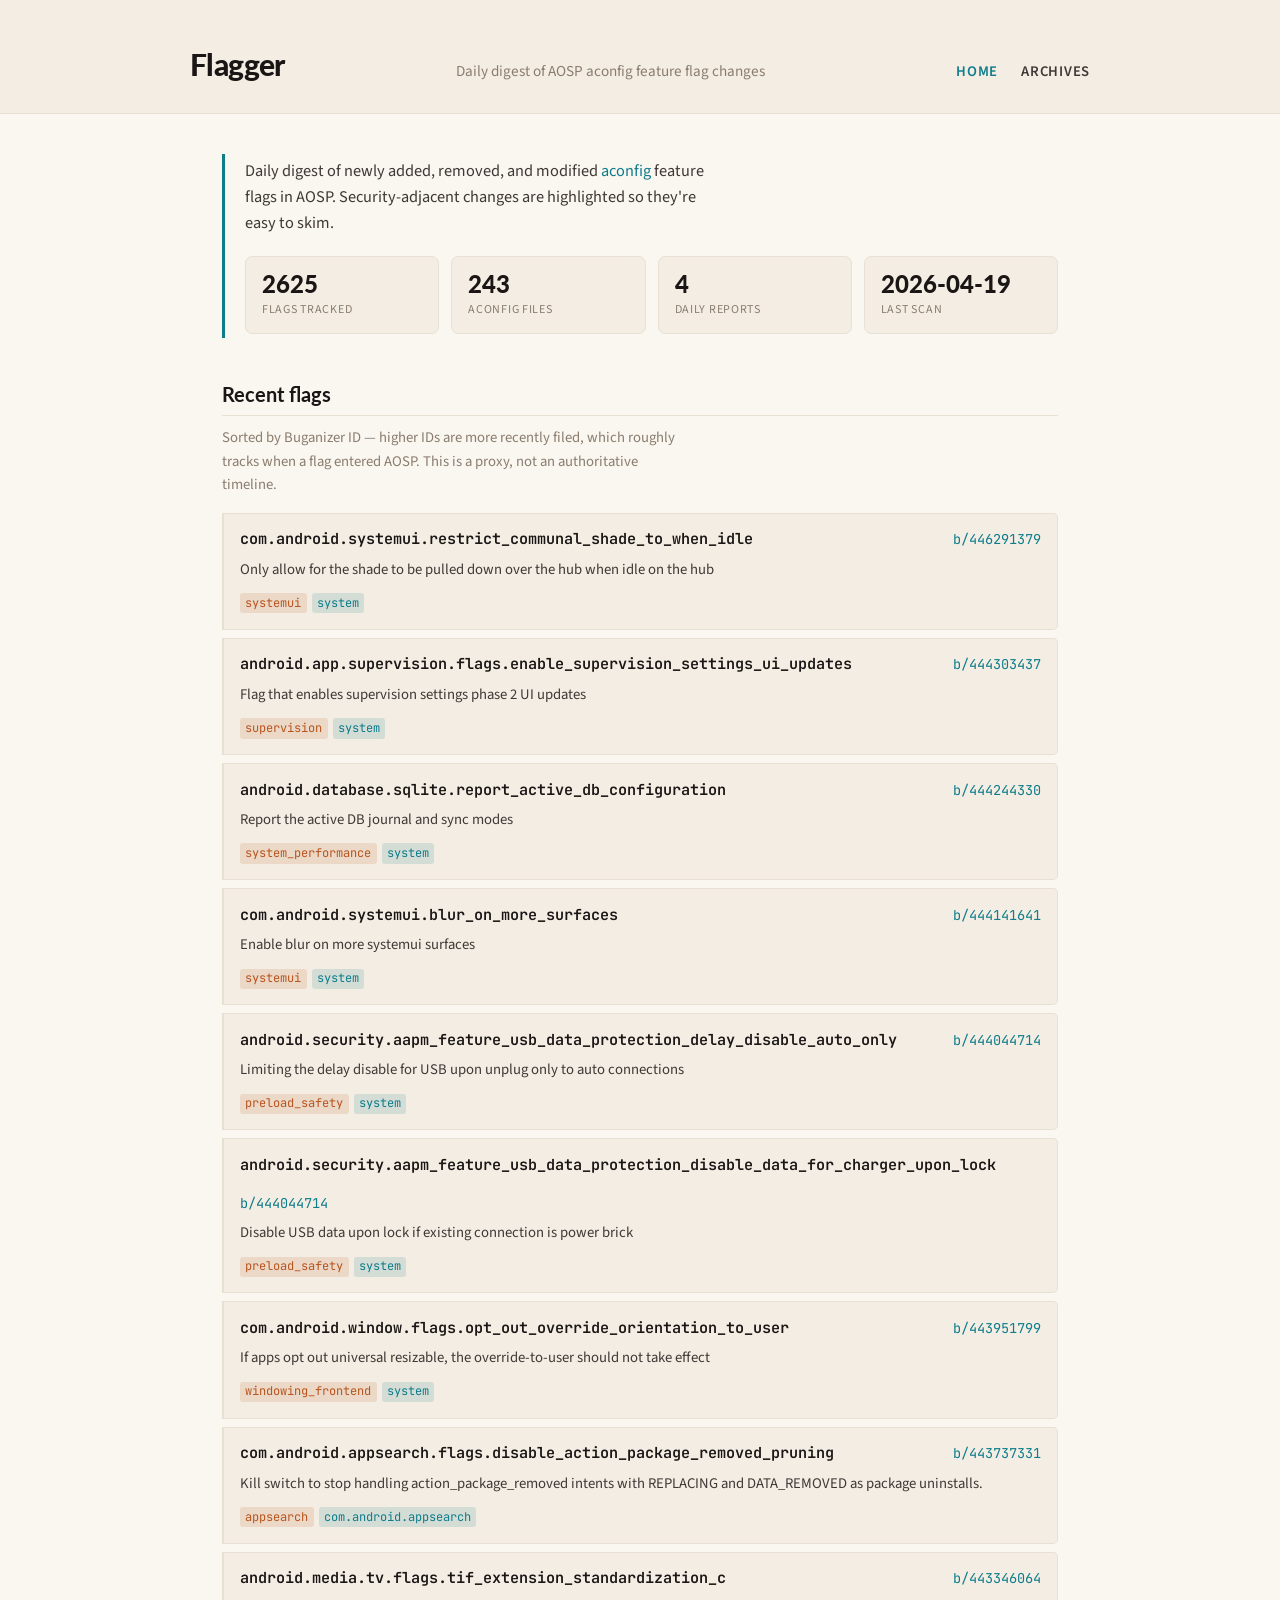
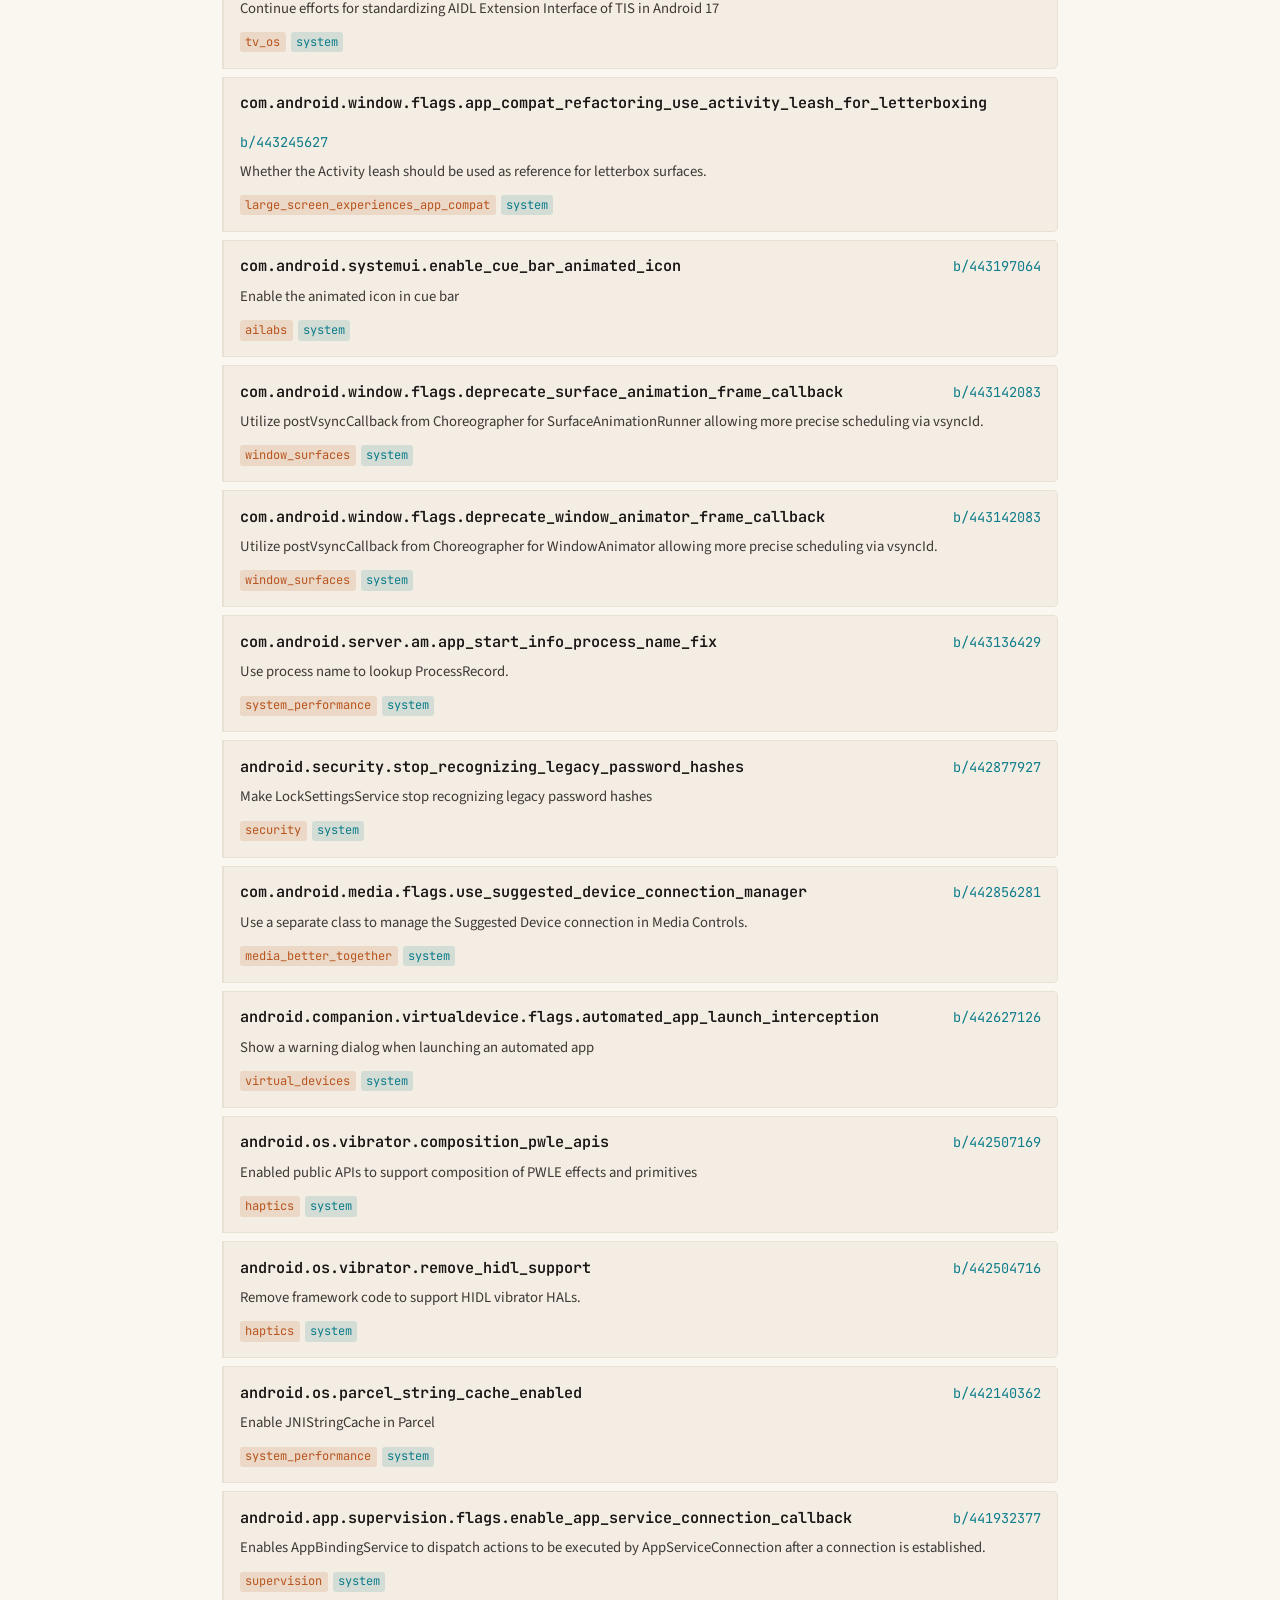
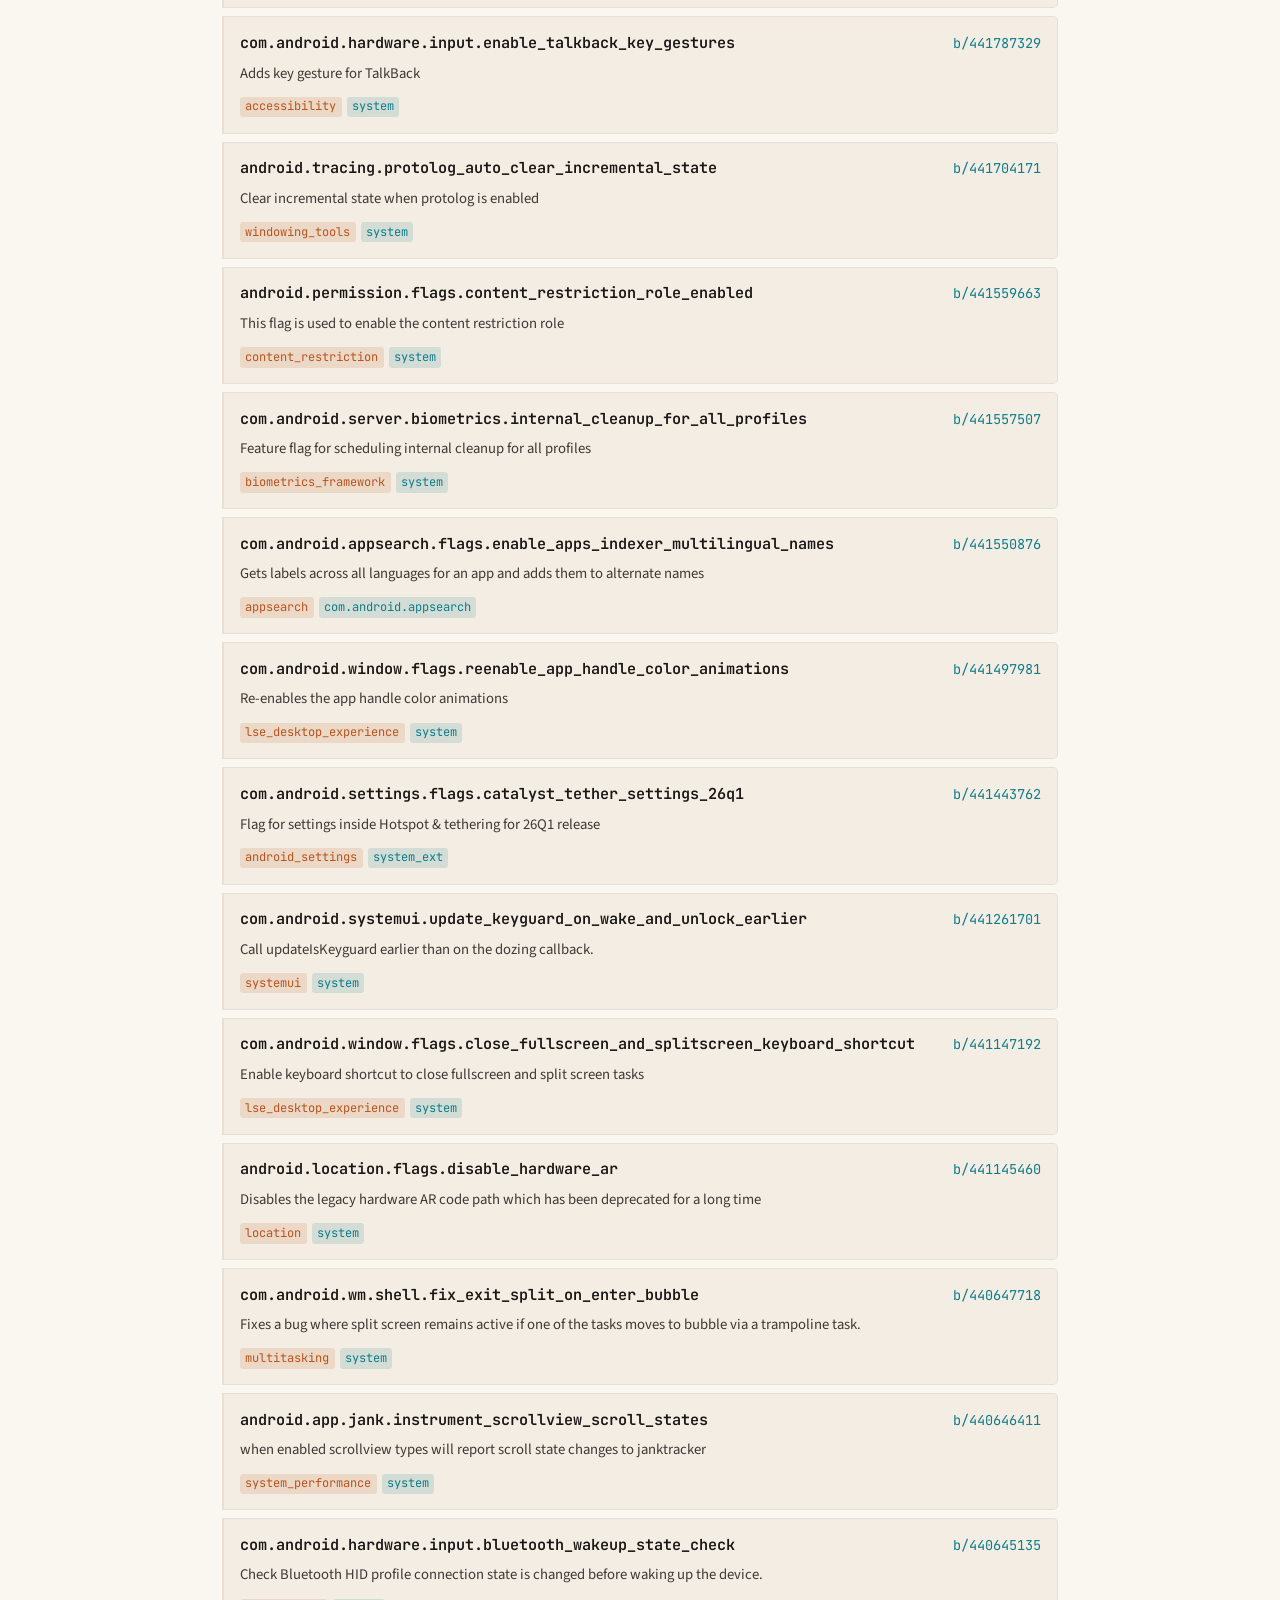
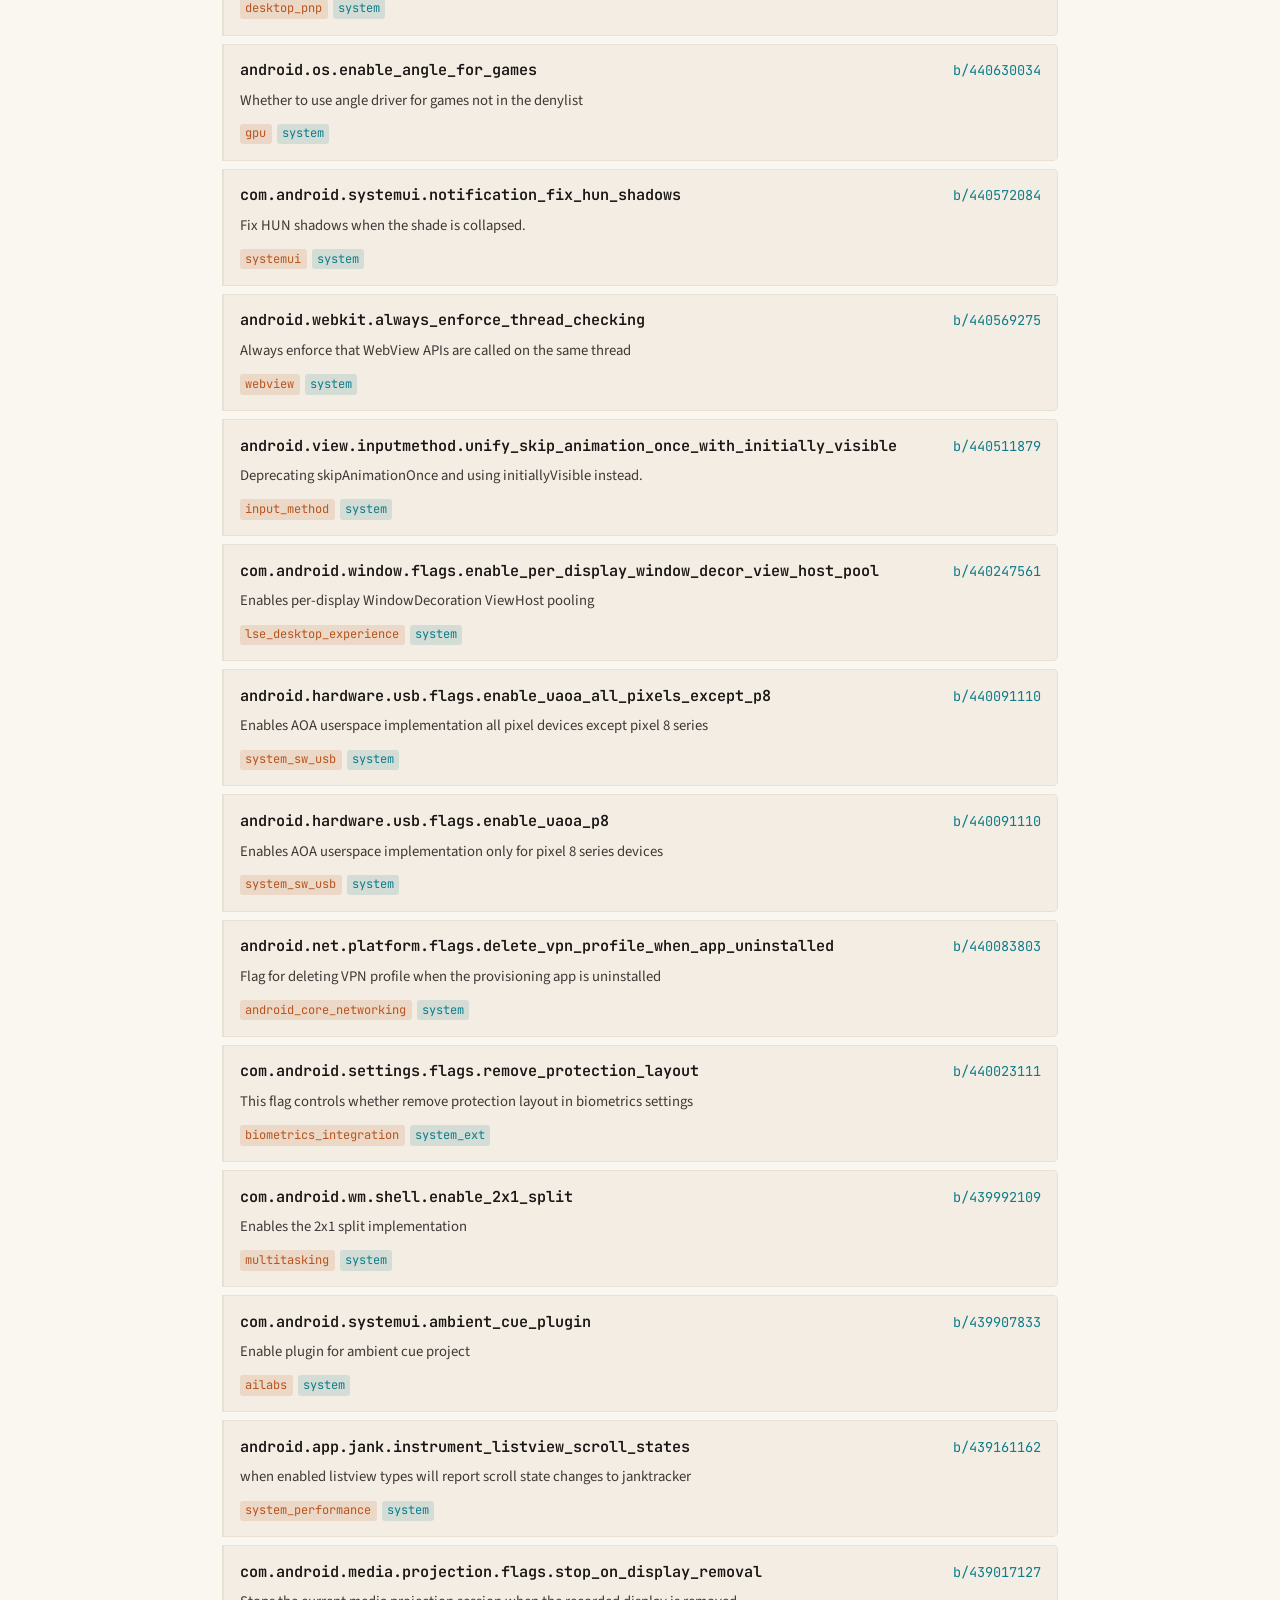
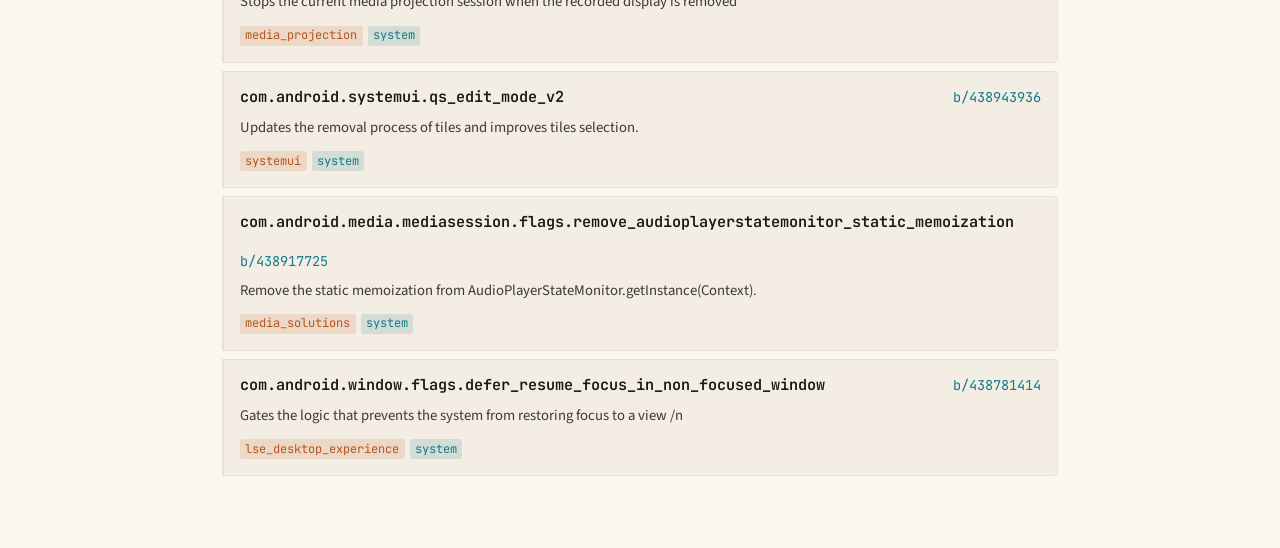
==== commit c6c7778d: "site: 2026-04-19 konata/flagger.py@b1b19fff640b51435f82c3377b1c8a5a29fea1a9" ====
--- a/index.html
+++ b/index.html
@@ -27,8 +27,8 @@
       <div class="hero-stats">
         <div class="hero-stat"><strong>2625</strong><span>flags tracked</span></div>
         <div class="hero-stat"><strong>243</strong><span>aconfig files</span></div>
-        <div class="hero-stat"><a href="reports/index.html"><strong>3</strong><span>daily reports</span></a></div>
-        <div class="hero-stat"><strong>2026-04-18</strong><span>last scan</span></div>
+        <div class="hero-stat"><a href="reports/index.html"><strong>4</strong><span>daily reports</span></a></div>
+        <div class="hero-stat"><strong>2026-04-19</strong><span>last scan</span></div>
       </div>
     </section>
     <section class="latest-flags">
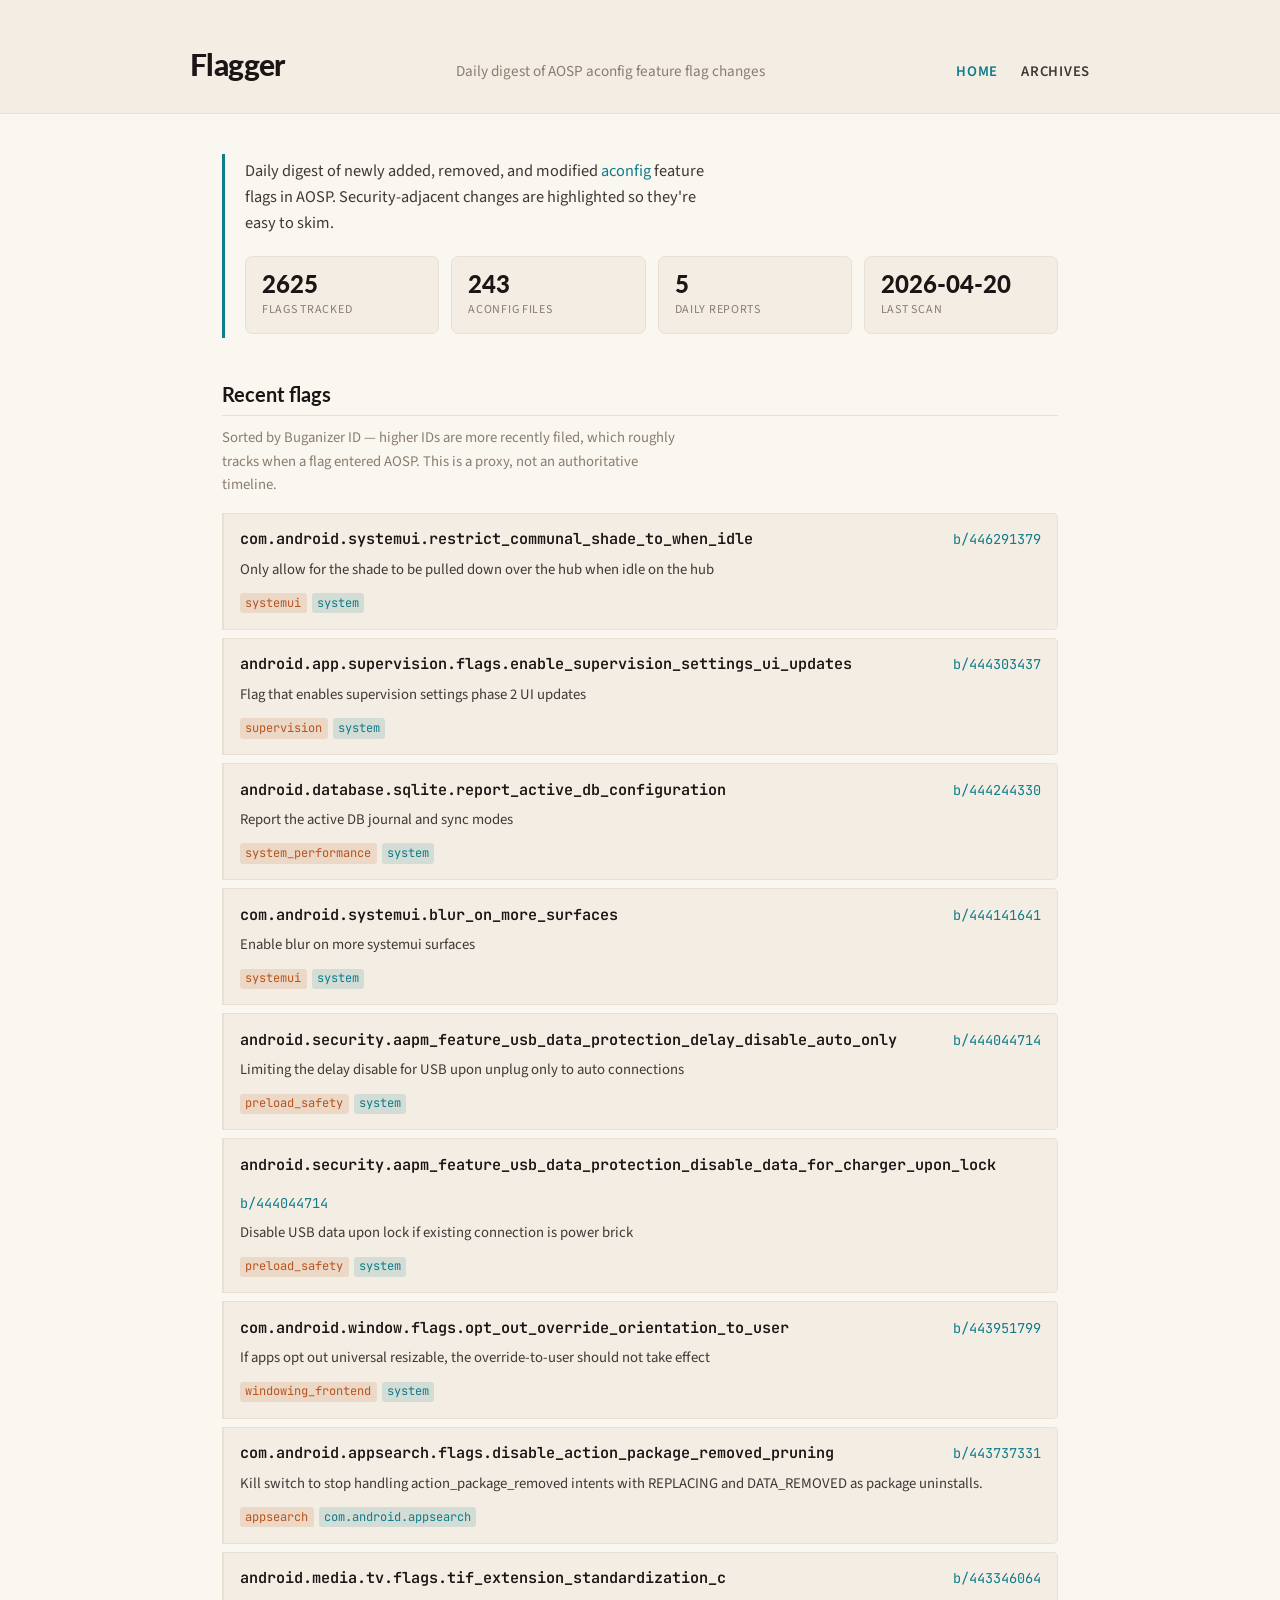
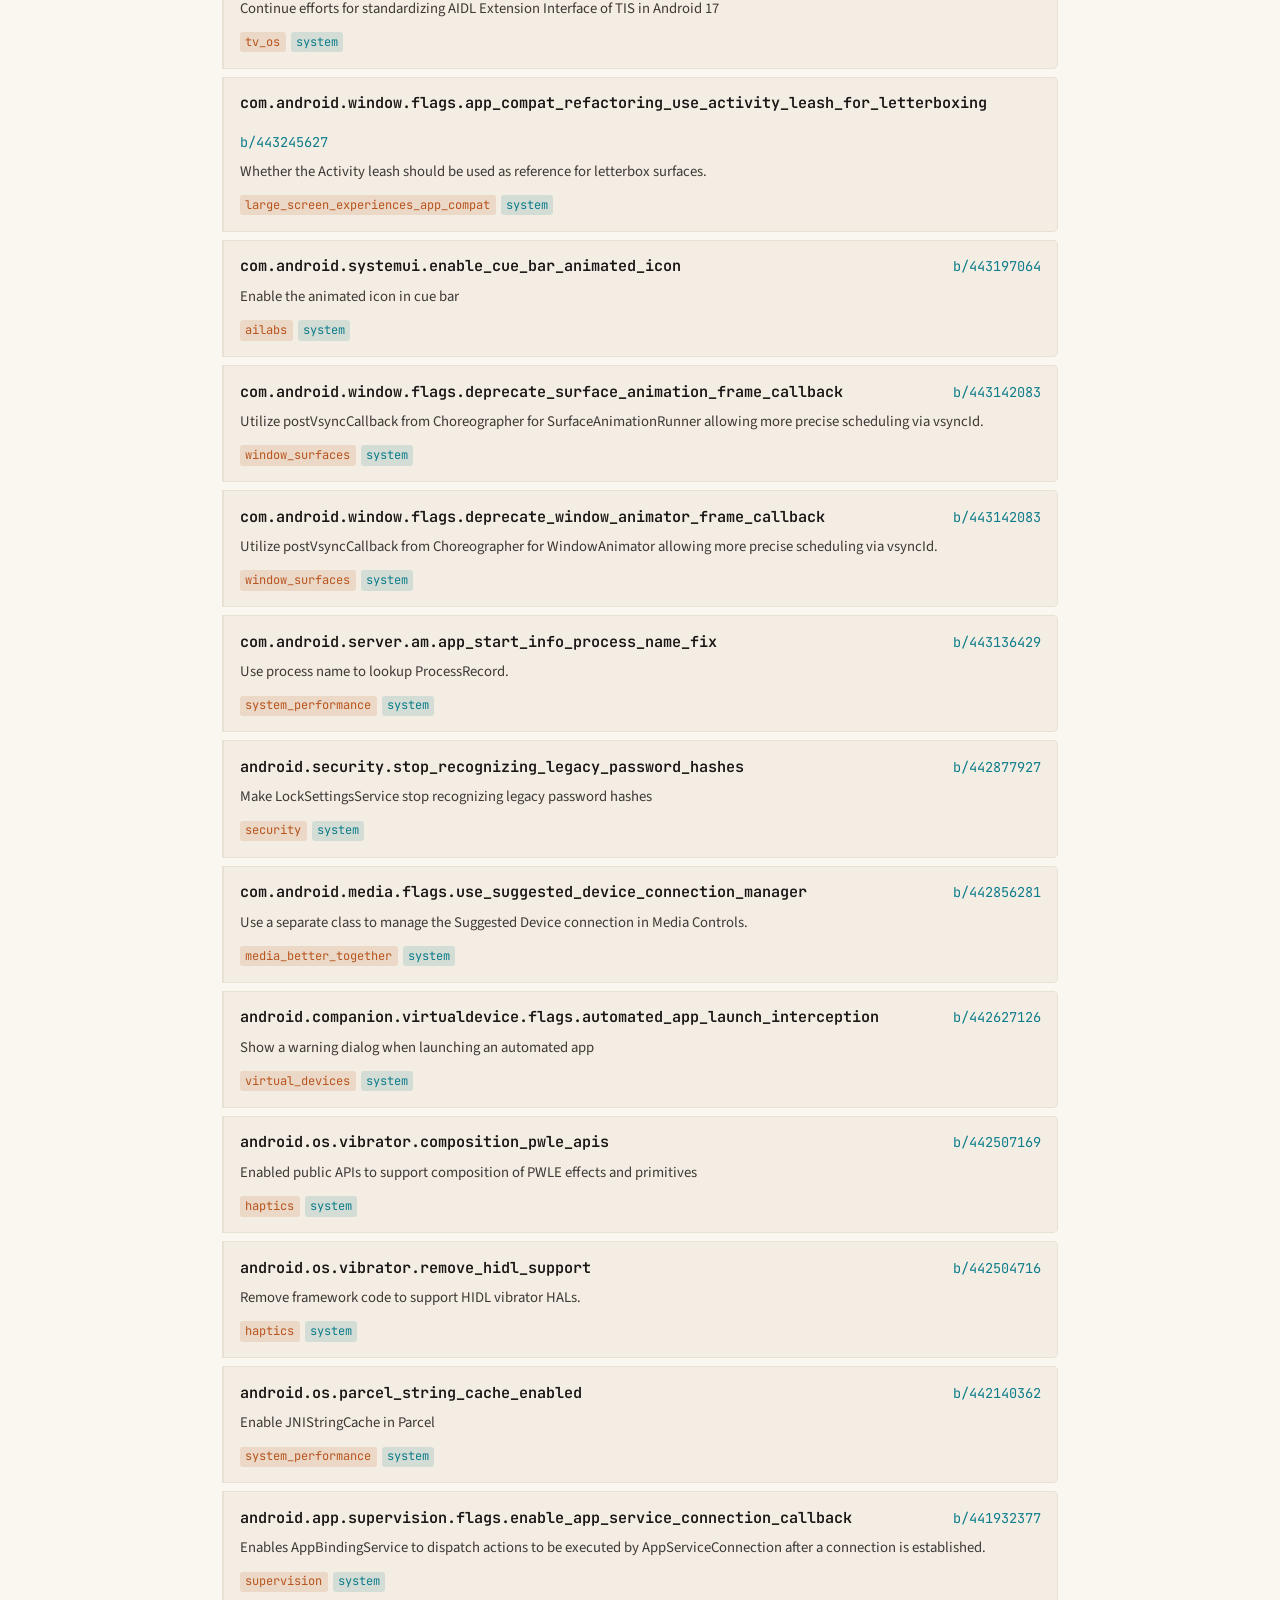
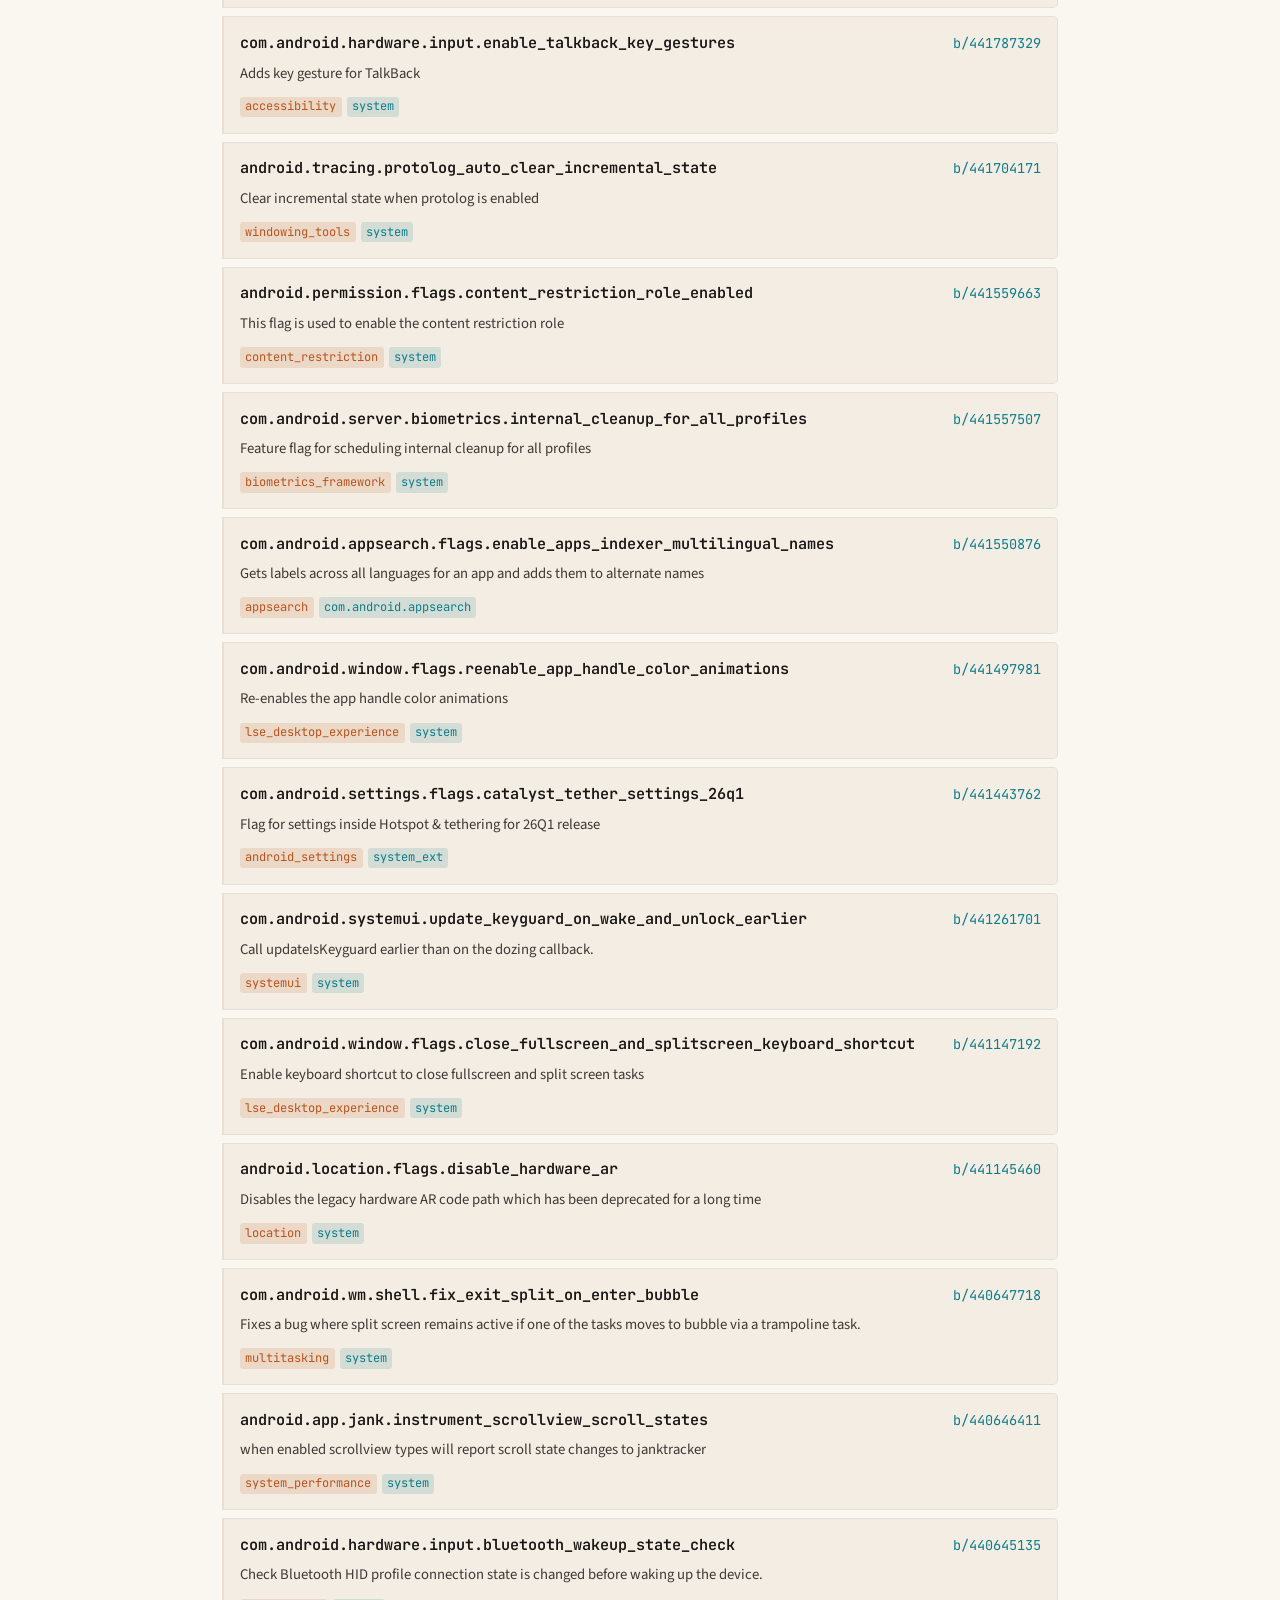
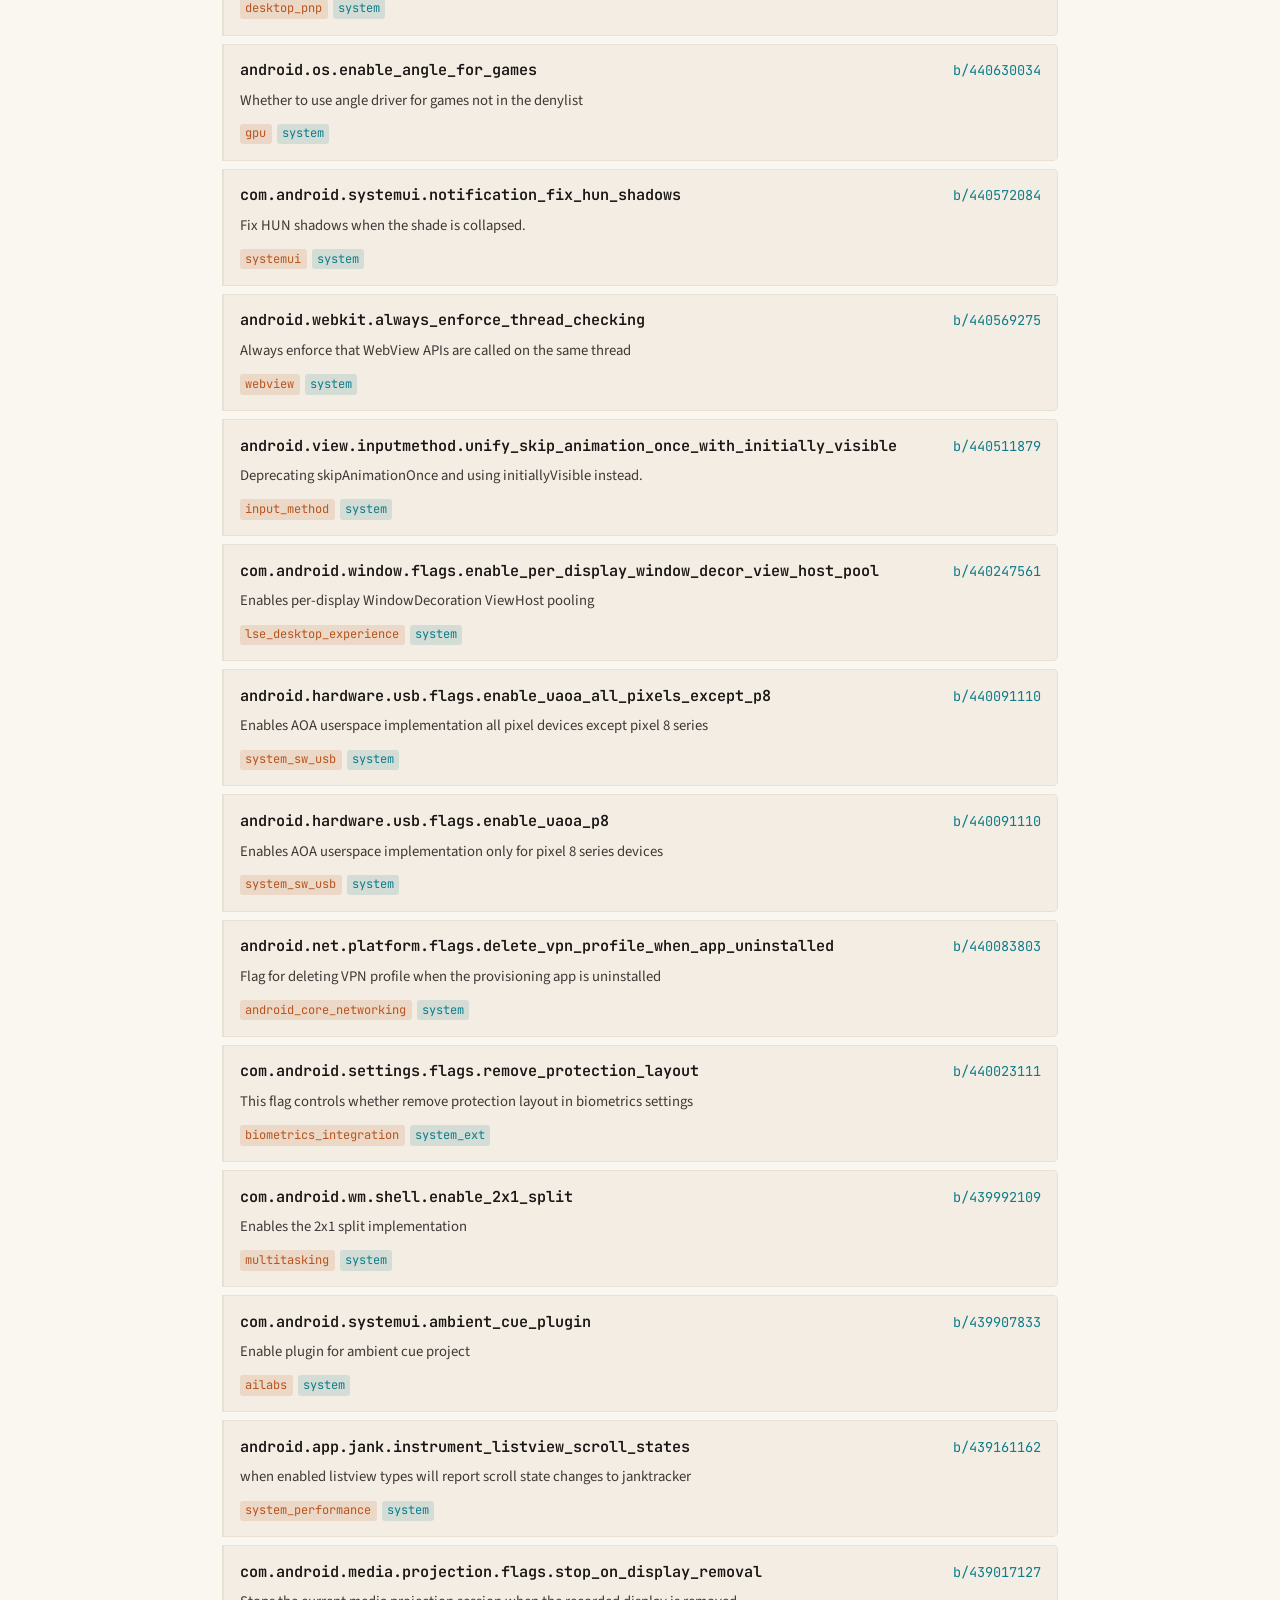
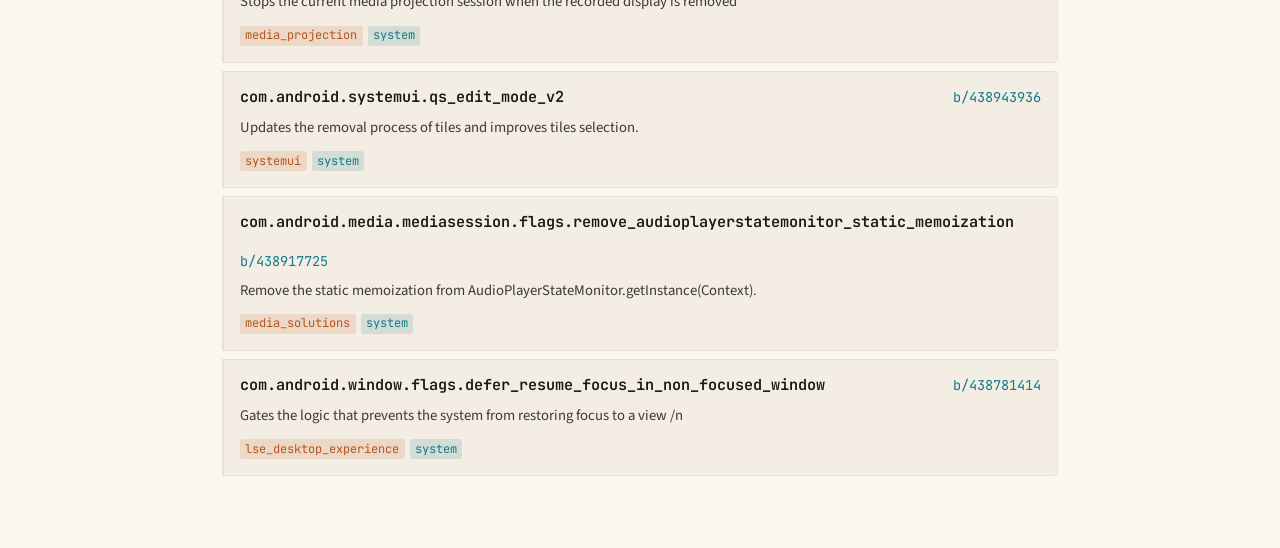
==== commit 7825890f: "site: 2026-04-20 konata/flagger.py@b1b19fff640b51435f82c3377b1c8a5a29fea1a9" ====
--- a/index.html
+++ b/index.html
@@ -27,8 +27,8 @@
       <div class="hero-stats">
         <div class="hero-stat"><strong>2625</strong><span>flags tracked</span></div>
         <div class="hero-stat"><strong>243</strong><span>aconfig files</span></div>
-        <div class="hero-stat"><a href="reports/index.html"><strong>4</strong><span>daily reports</span></a></div>
-        <div class="hero-stat"><strong>2026-04-19</strong><span>last scan</span></div>
+        <div class="hero-stat"><a href="reports/index.html"><strong>5</strong><span>daily reports</span></a></div>
+        <div class="hero-stat"><strong>2026-04-20</strong><span>last scan</span></div>
       </div>
     </section>
     <section class="latest-flags">
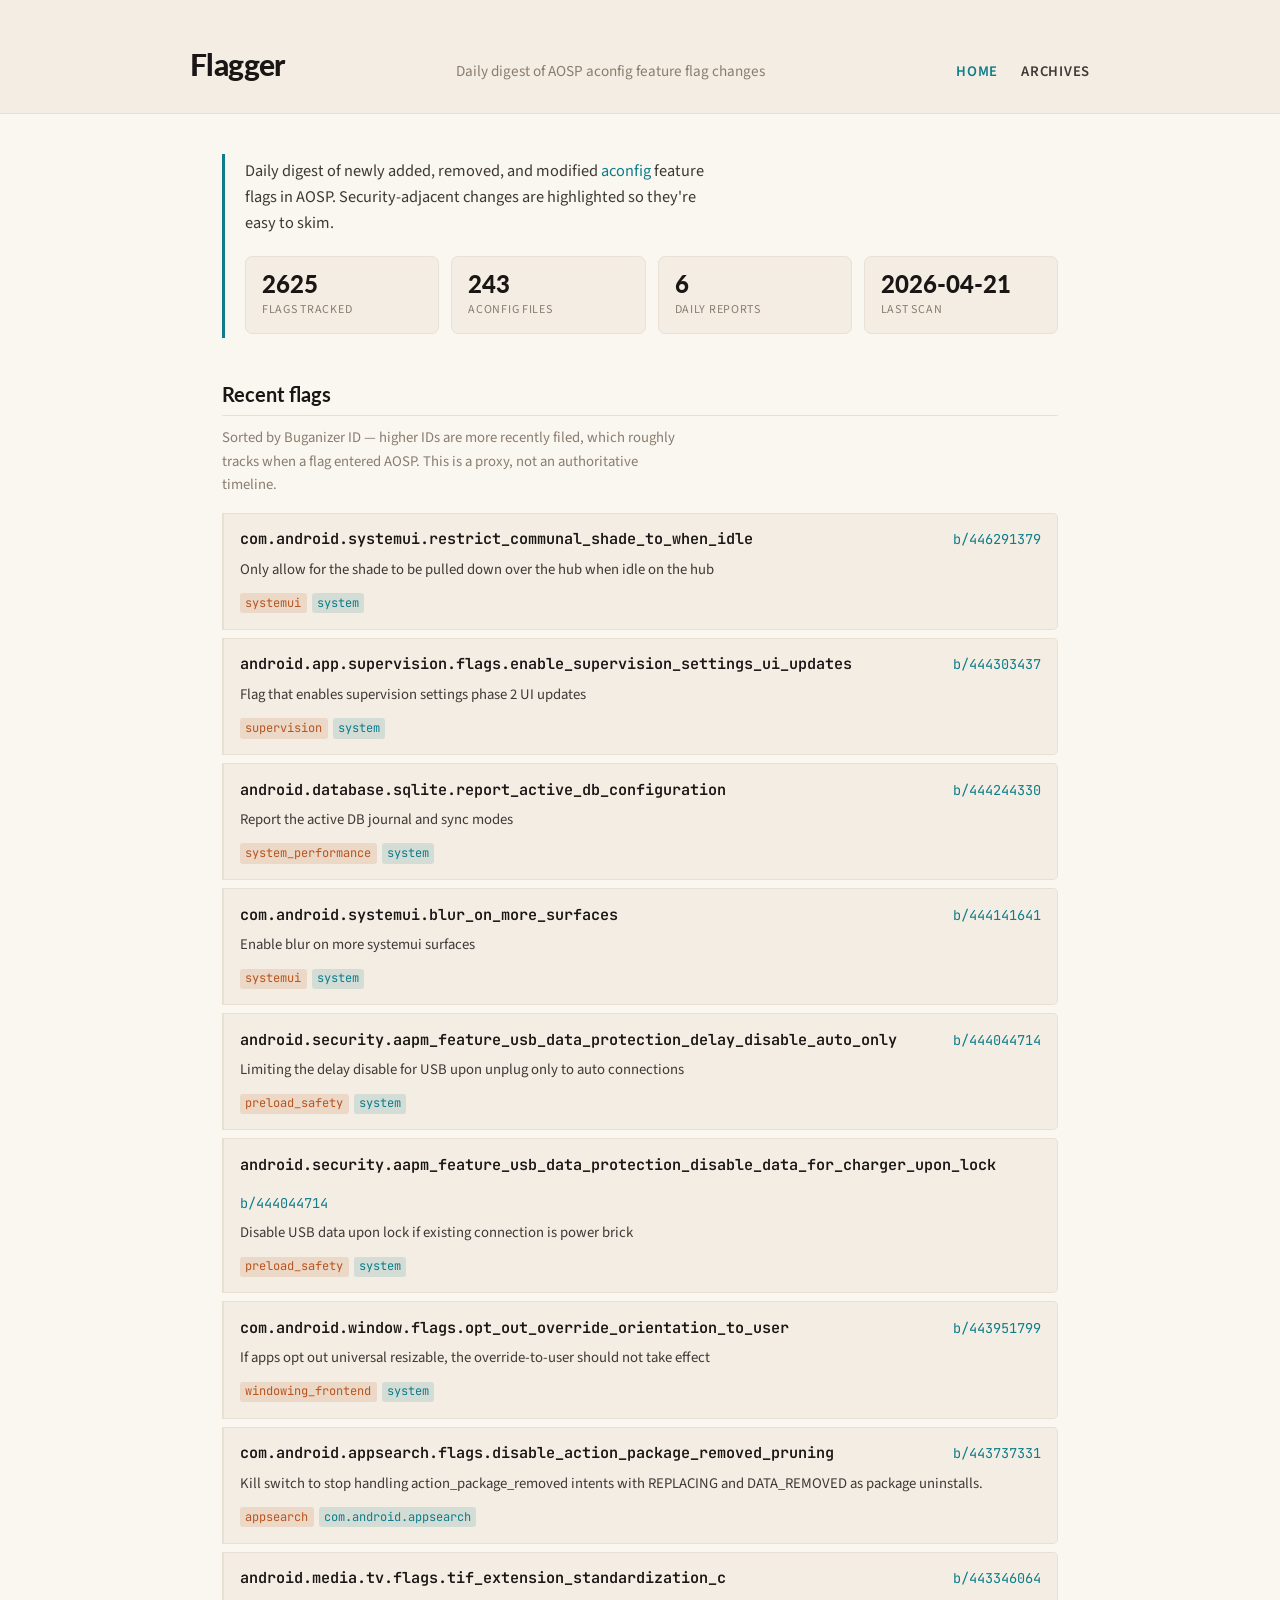
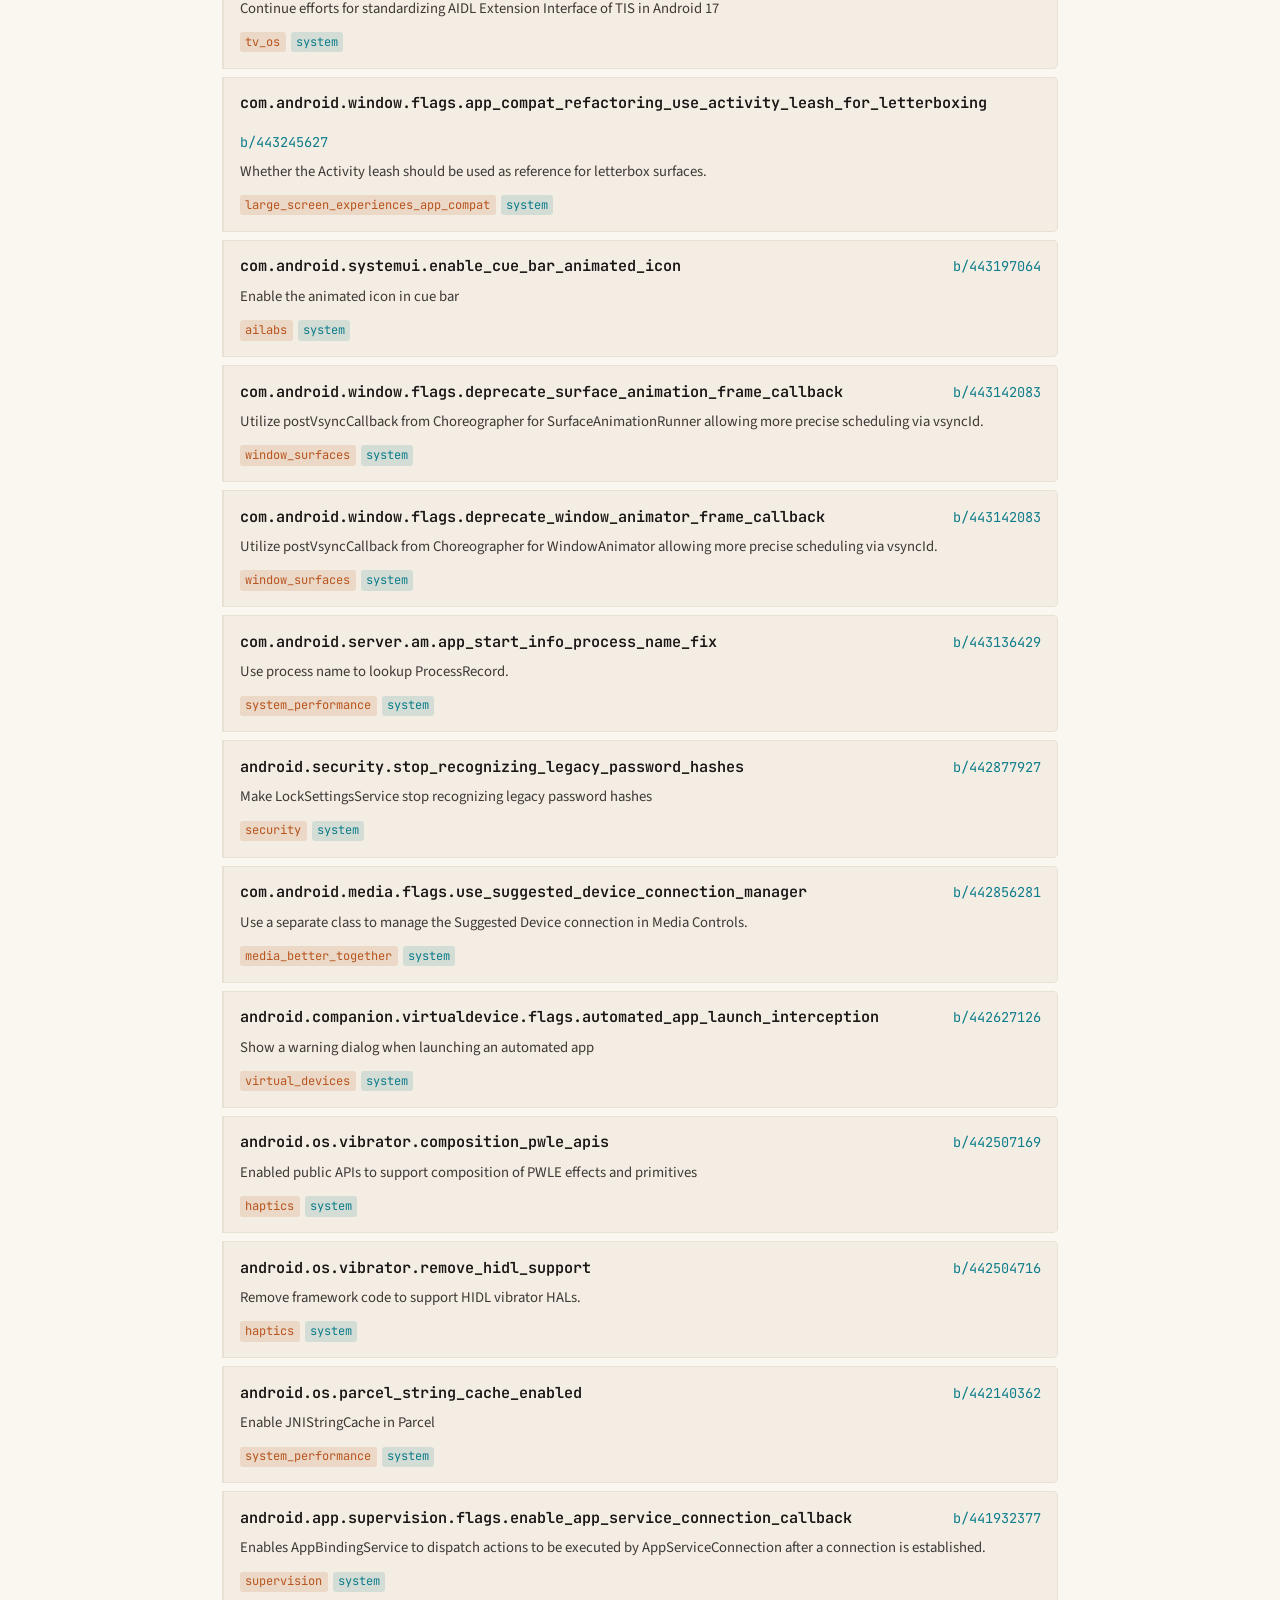
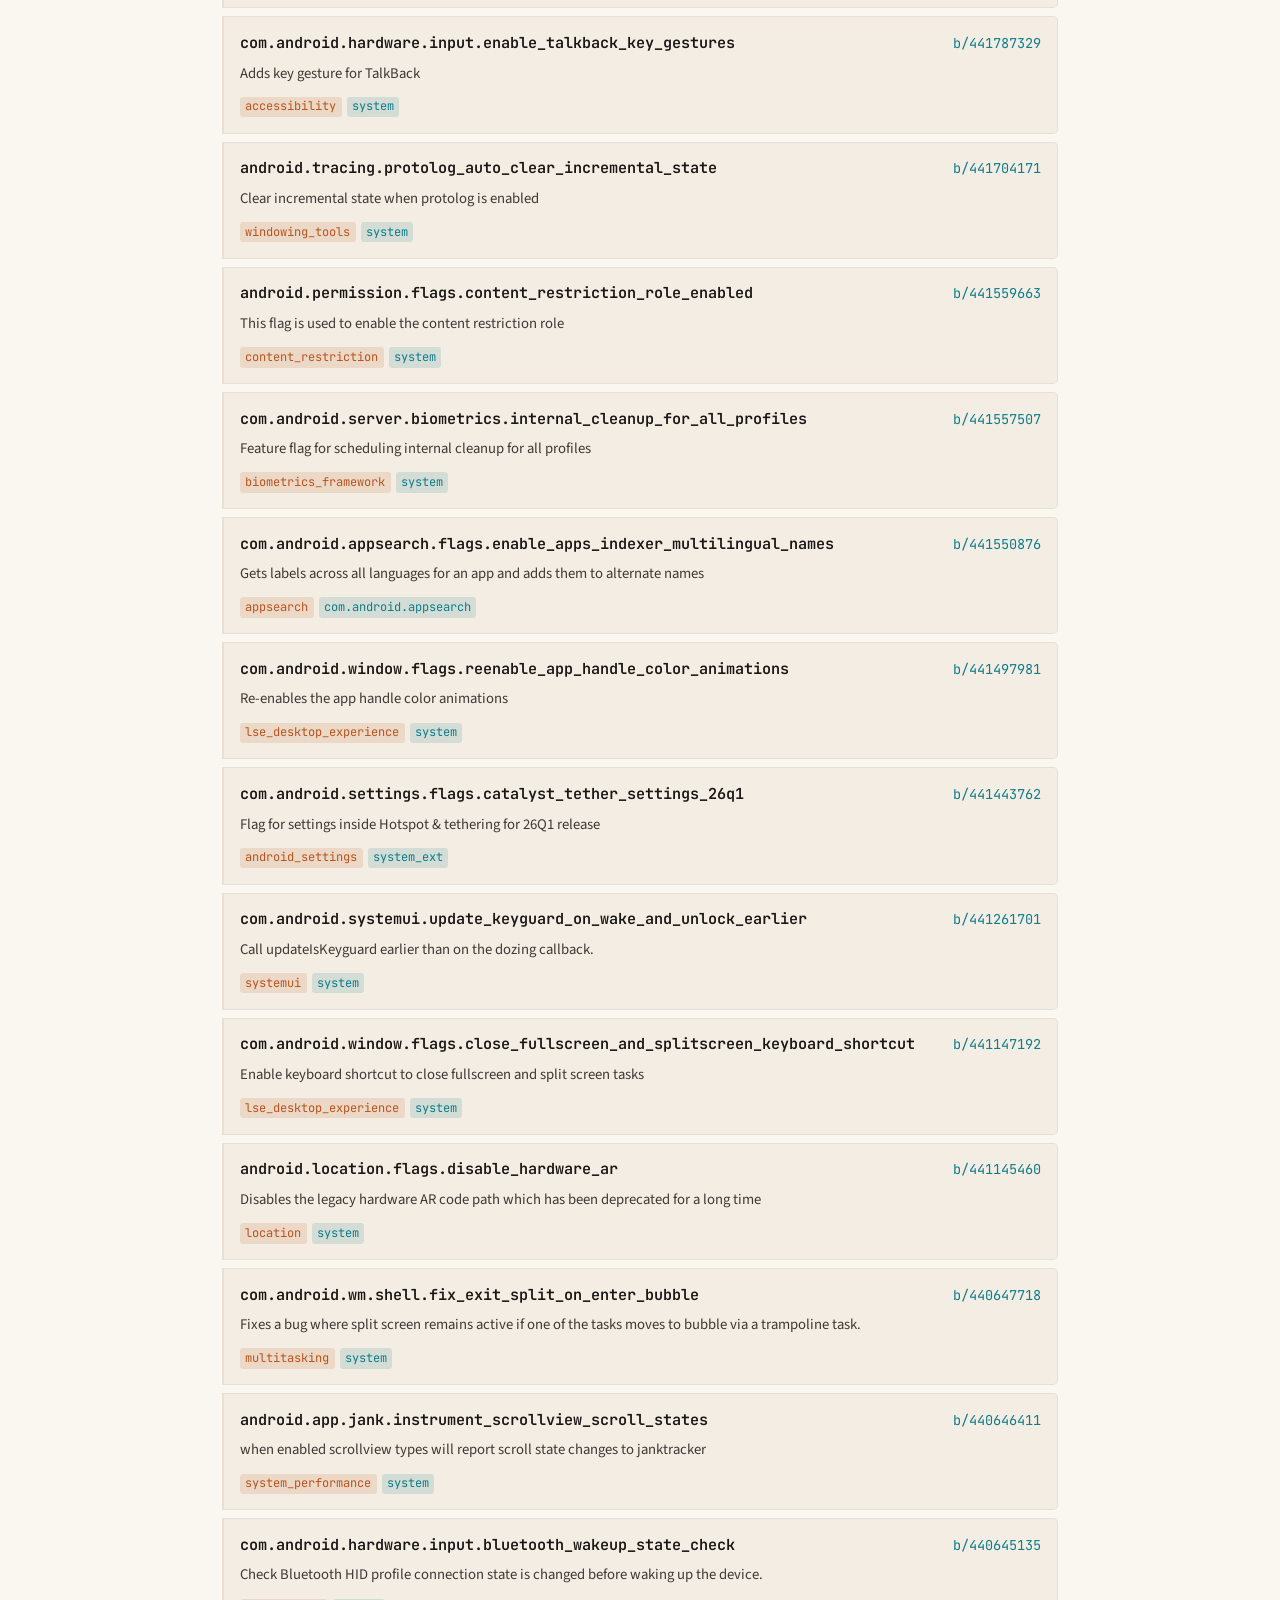
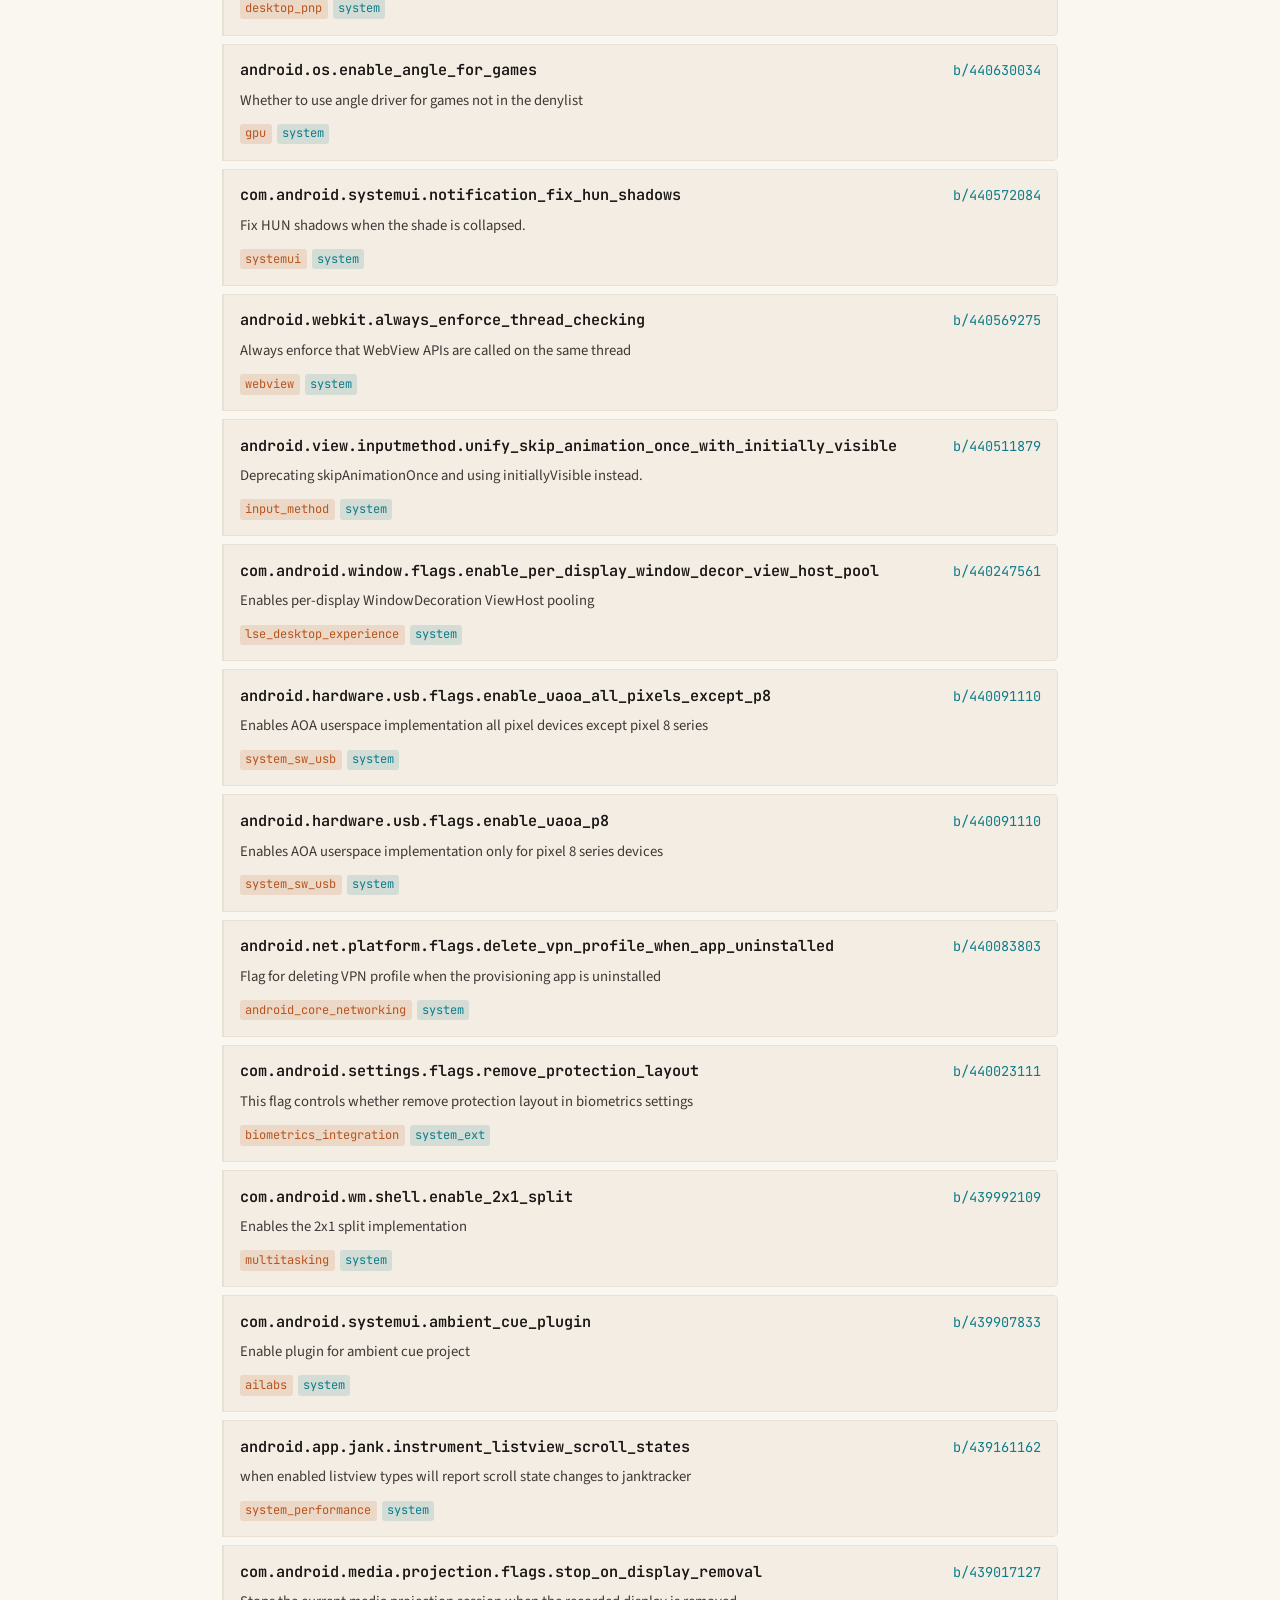
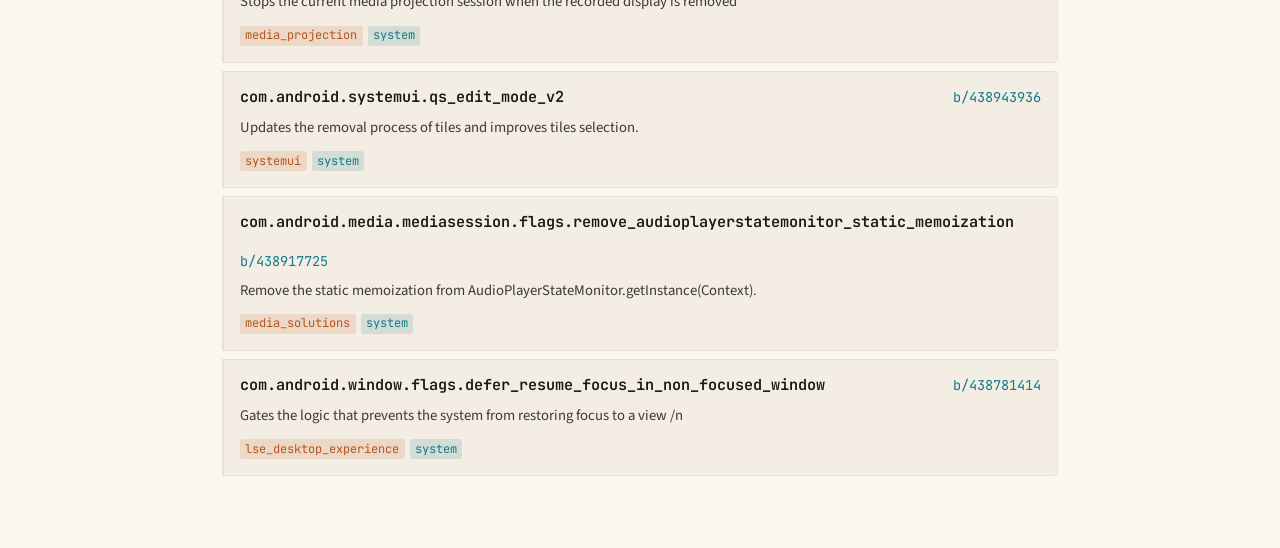
==== commit d809bcc0: "site: 2026-04-21 konata/flagger.py@b1b19fff640b51435f82c3377b1c8a5a29fea1a9" ====
--- a/index.html
+++ b/index.html
@@ -27,8 +27,8 @@
       <div class="hero-stats">
         <div class="hero-stat"><strong>2625</strong><span>flags tracked</span></div>
         <div class="hero-stat"><strong>243</strong><span>aconfig files</span></div>
-        <div class="hero-stat"><a href="reports/index.html"><strong>5</strong><span>daily reports</span></a></div>
-        <div class="hero-stat"><strong>2026-04-20</strong><span>last scan</span></div>
+        <div class="hero-stat"><a href="reports/index.html"><strong>6</strong><span>daily reports</span></a></div>
+        <div class="hero-stat"><strong>2026-04-21</strong><span>last scan</span></div>
       </div>
     </section>
     <section class="latest-flags">
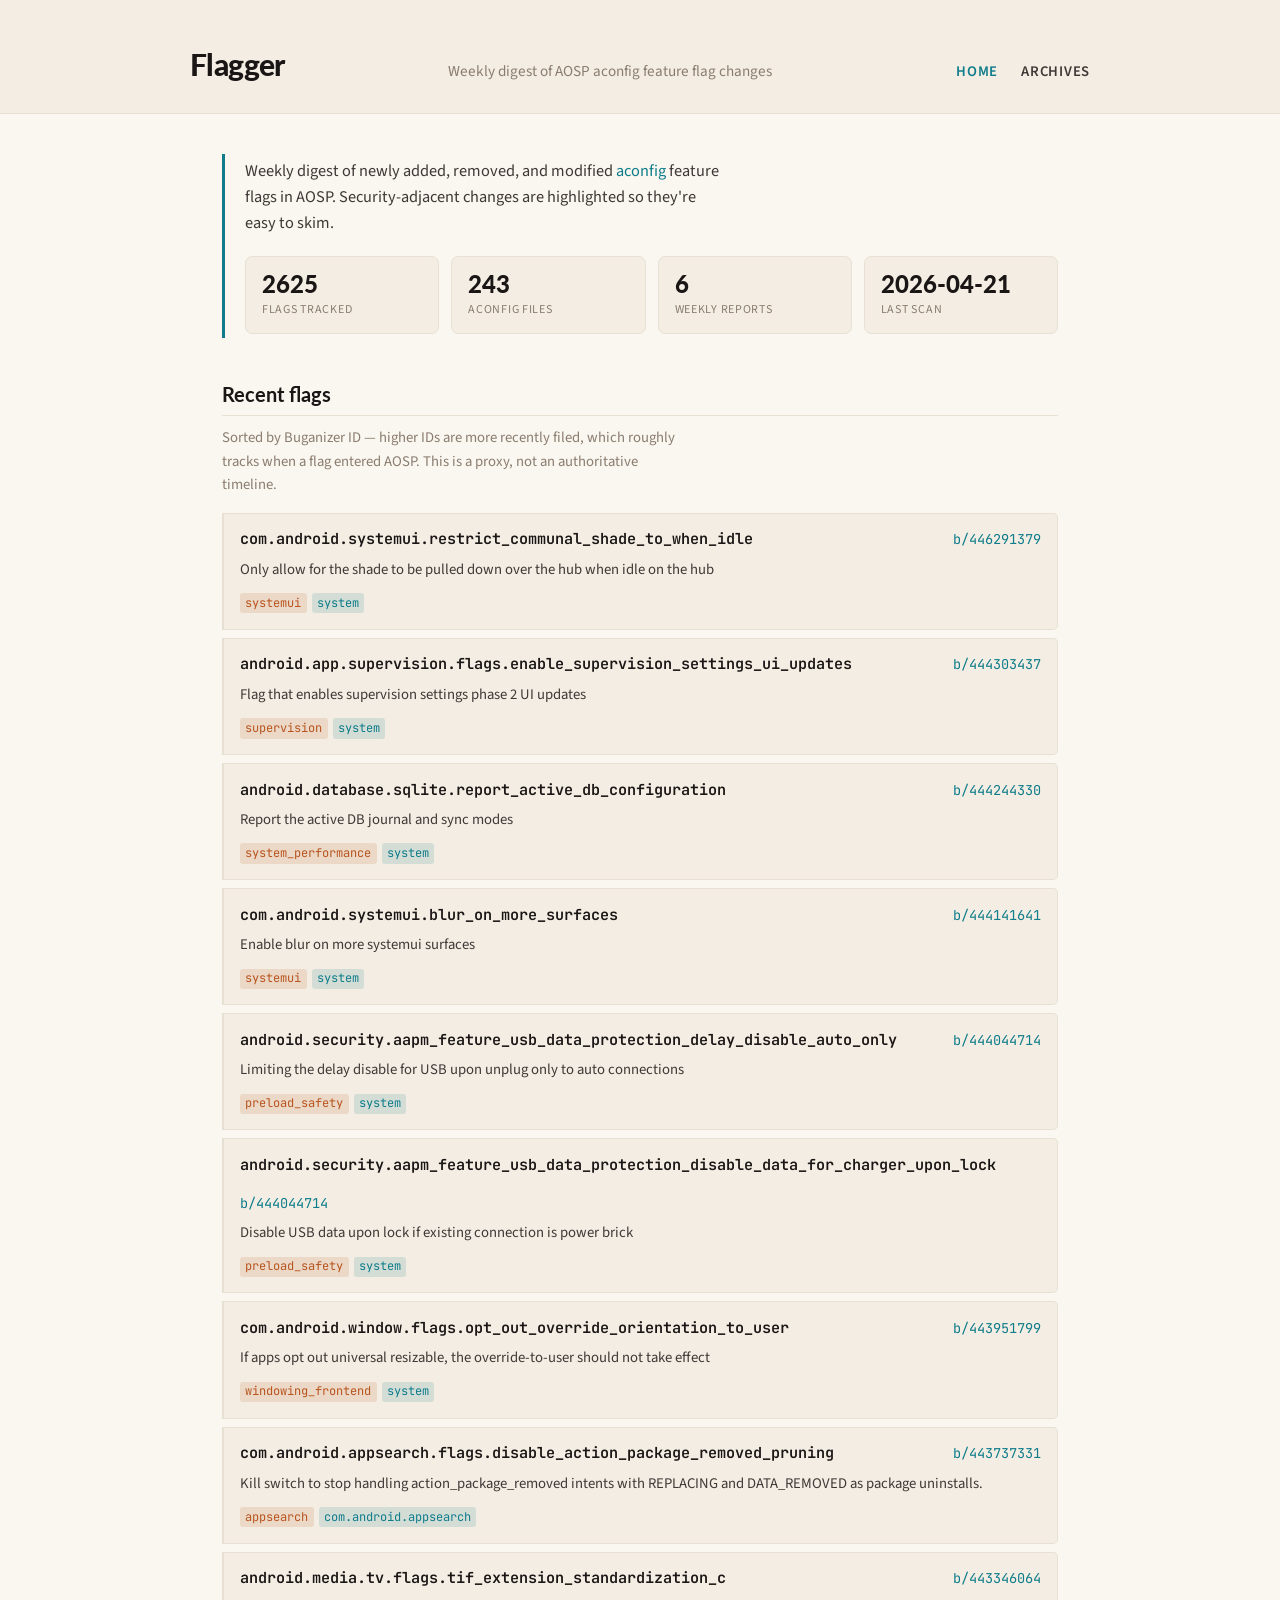
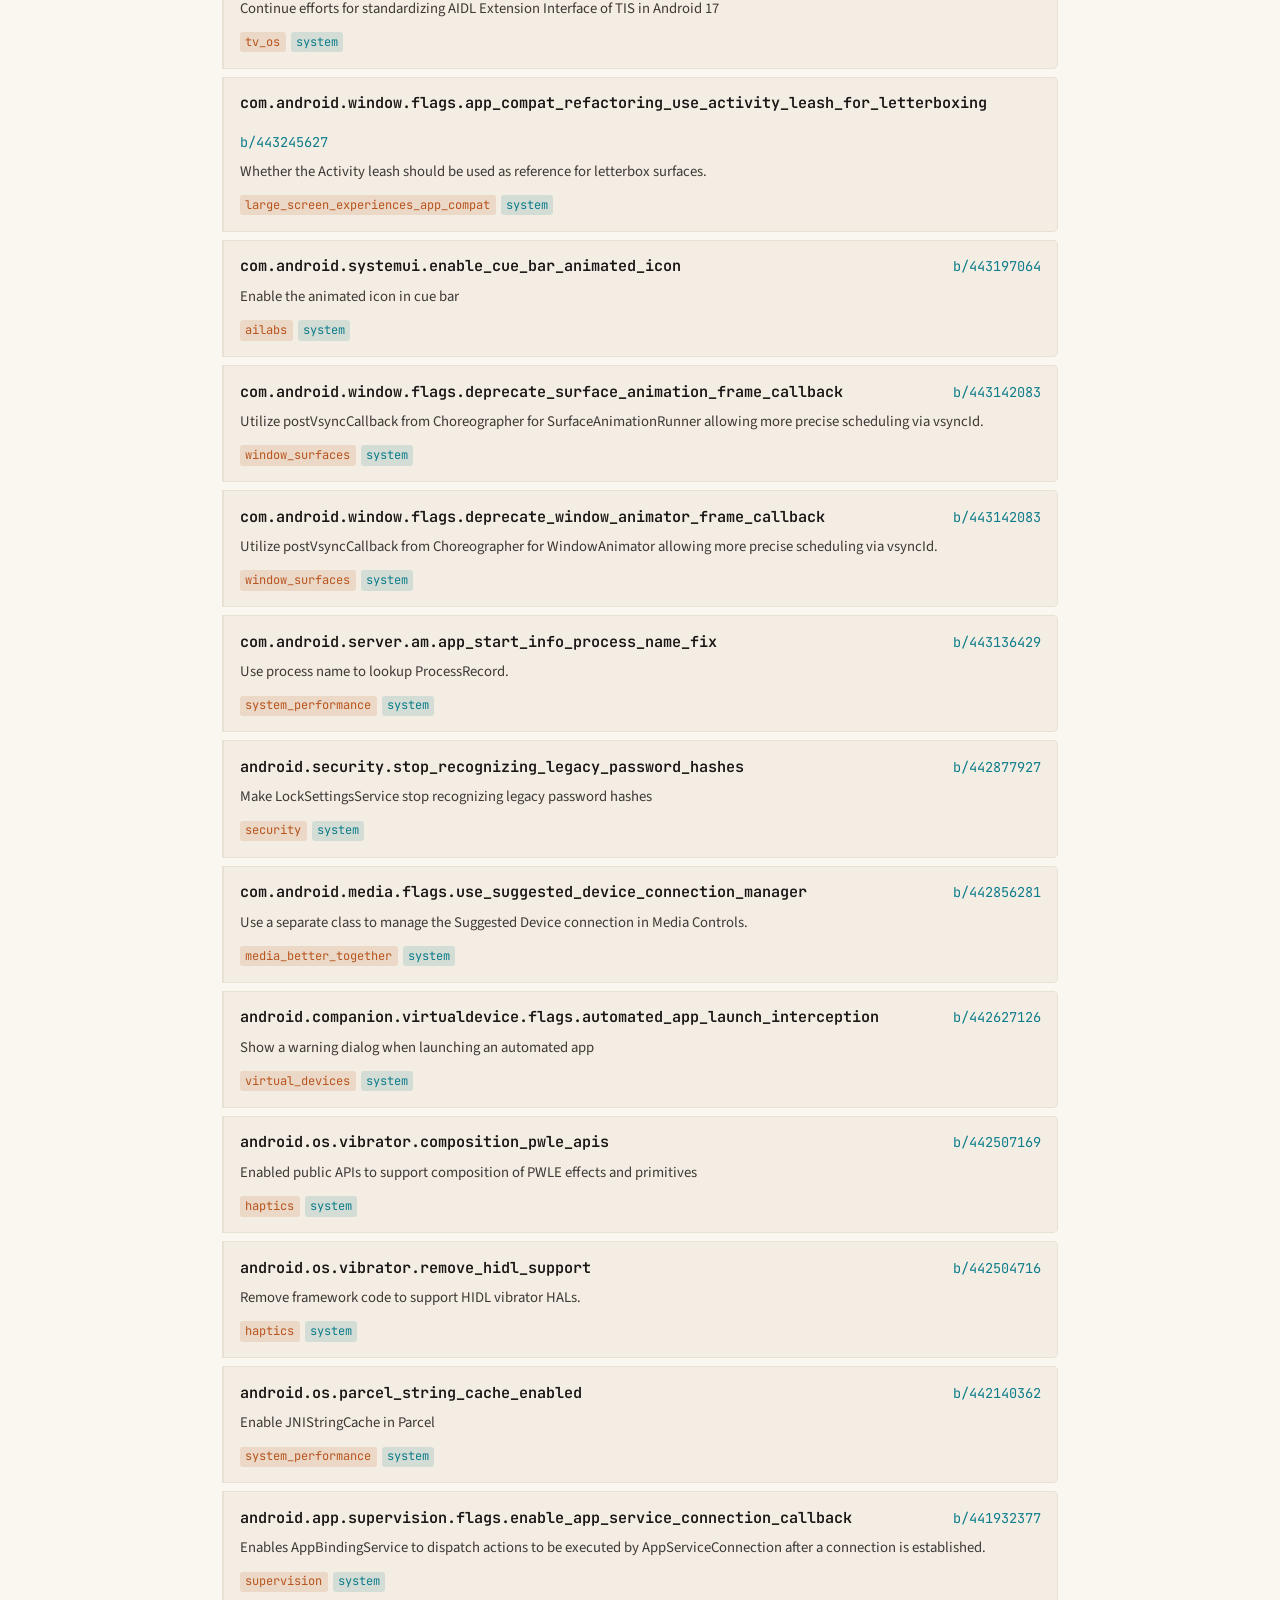
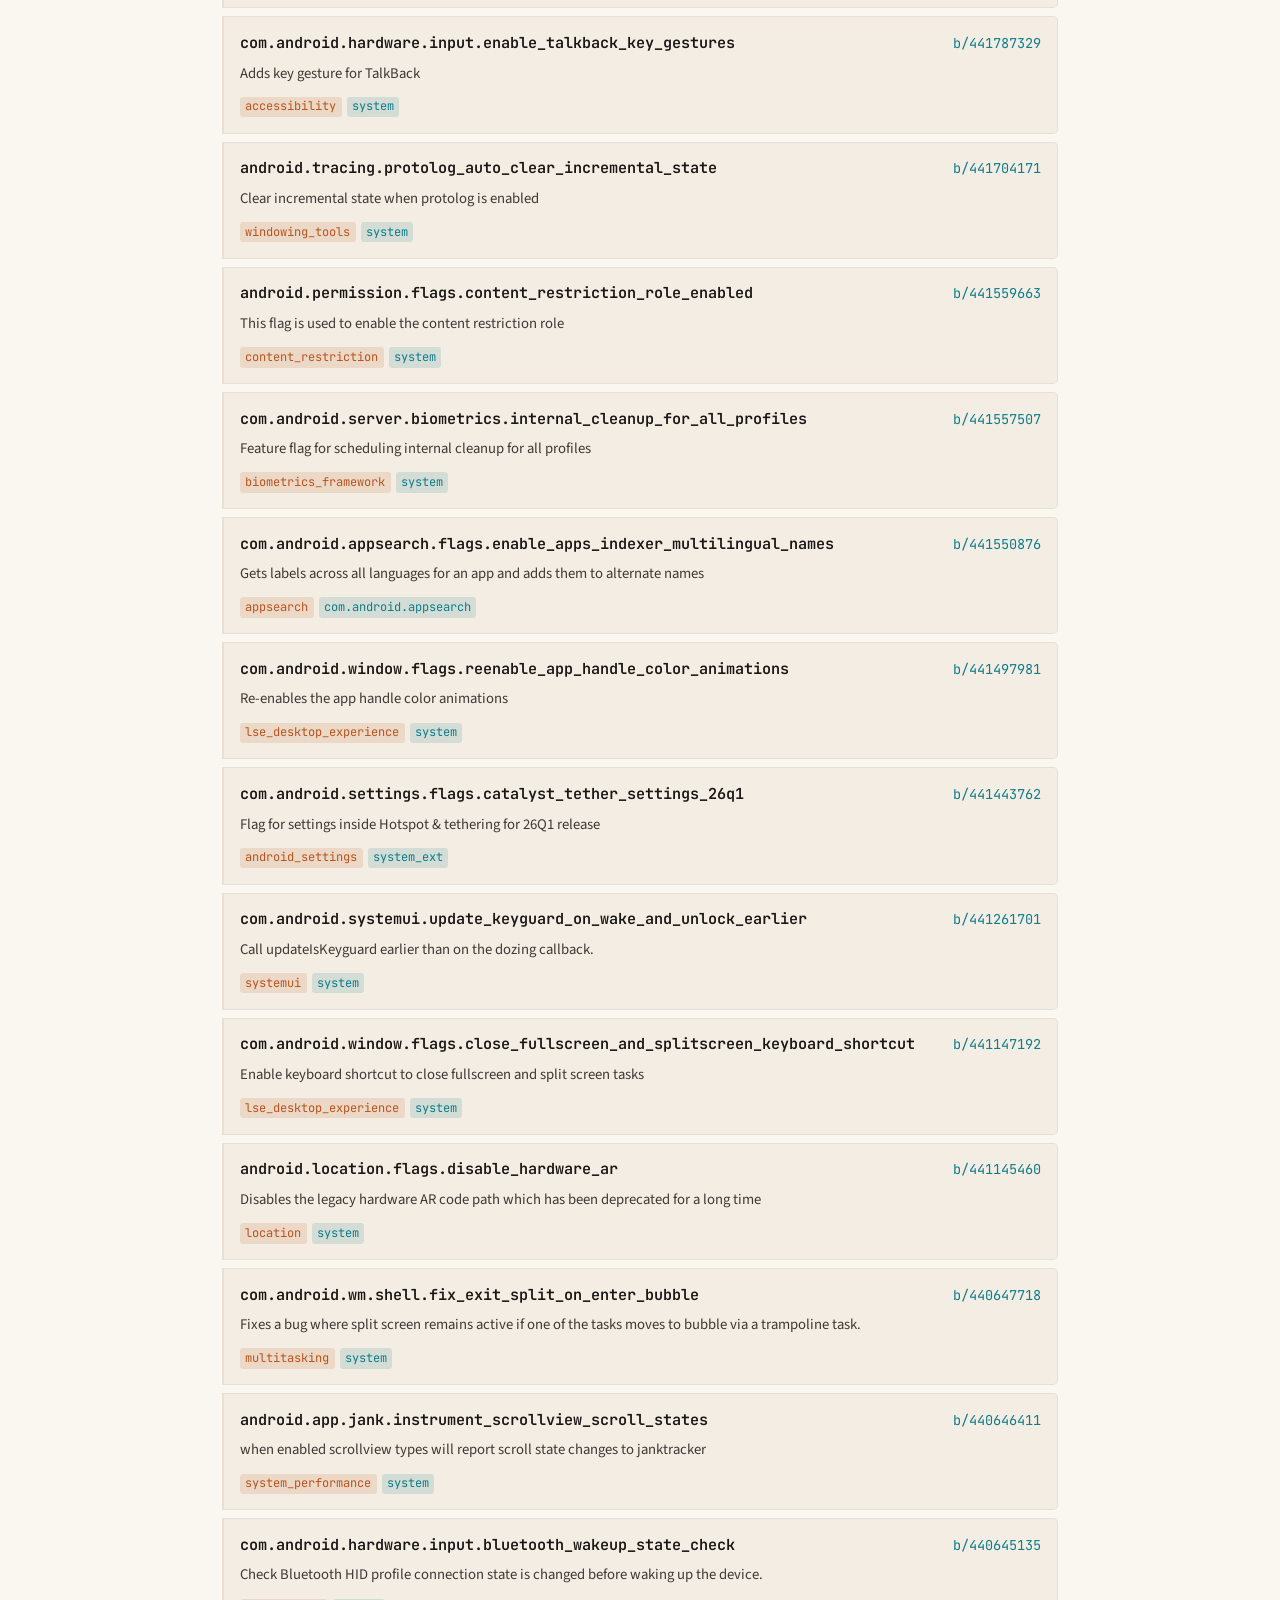
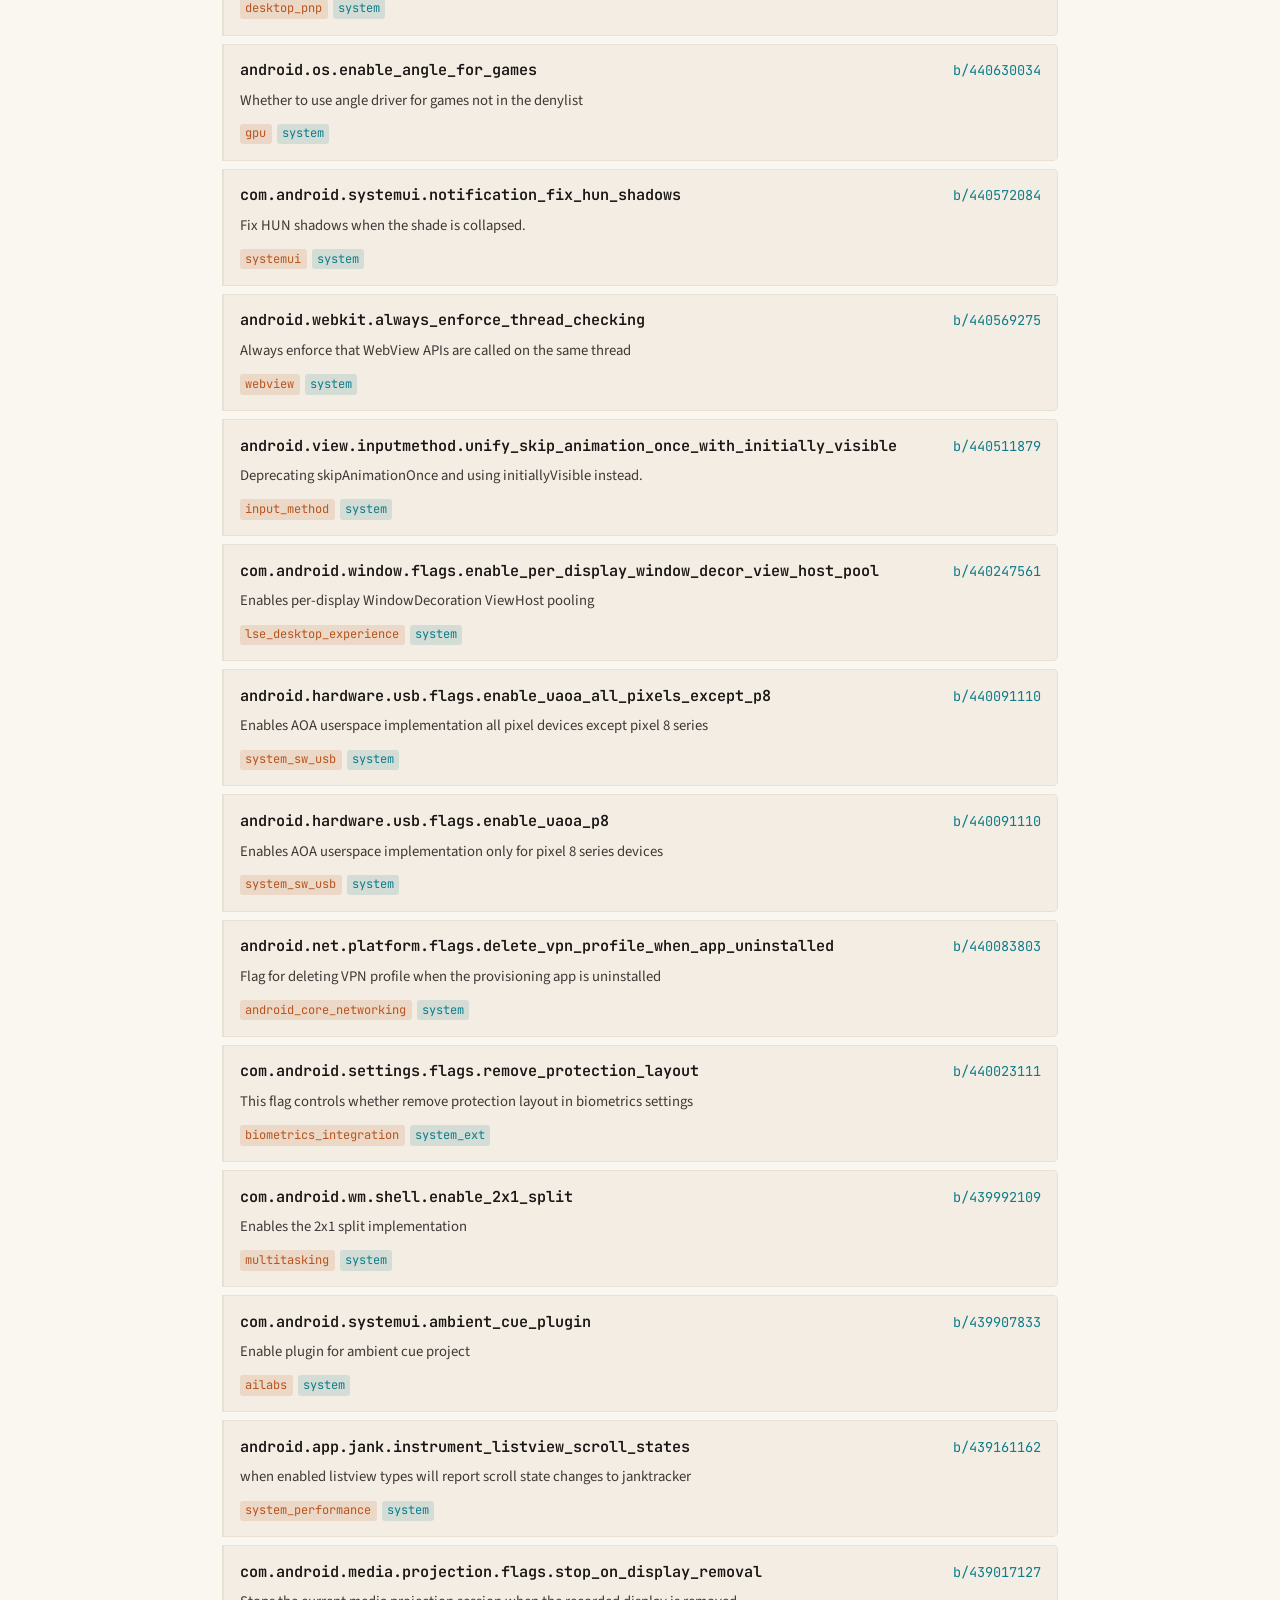
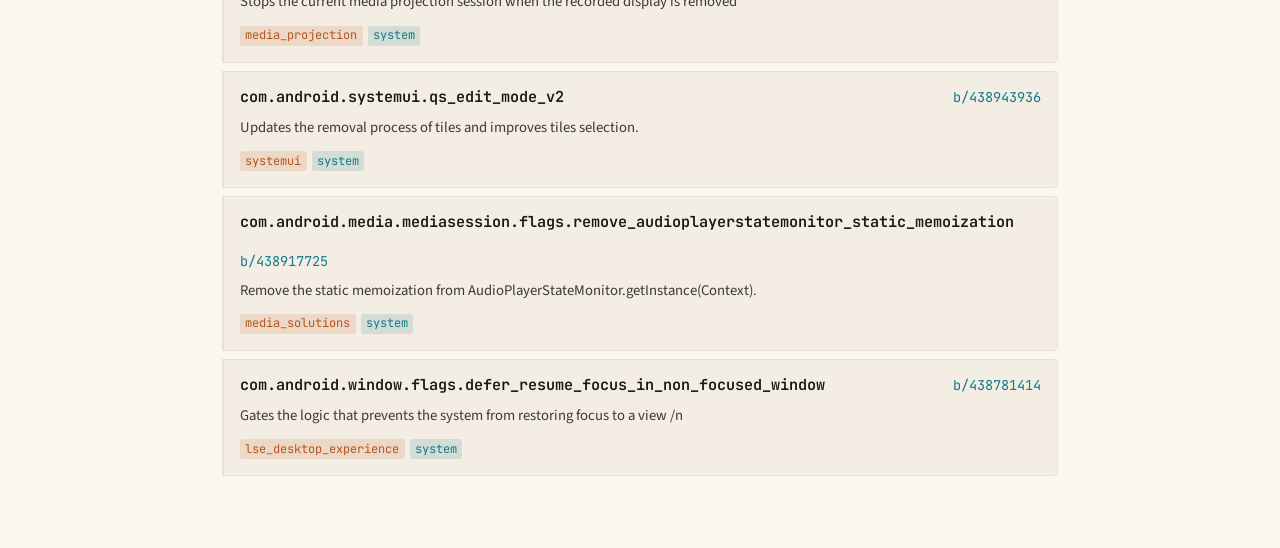
==== commit 1c36c0e2: "site: 2026-04-21 konata/flagger.py@c1f12562b7862c19001f89a7c814d66c311c5cc1" ====
--- a/index.html
+++ b/index.html
@@ -13,7 +13,7 @@
 <header class="site">
   <div class="wrap">
     <h1><a href="index.html">Flagger</a></h1>
-    <div class="tagline">Daily digest of AOSP aconfig feature flag changes</div>
+    <div class="tagline">Weekly digest of AOSP aconfig feature flag changes</div>
     <nav>
       <a href="index.html" class="active">Home</a>
       <a href="reports/index.html">Archives</a>
@@ -23,11 +23,11 @@
 <main>
 
     <section class="hero">
-      <p class="hero-lede">Daily digest of newly added, removed, and modified <a href="https://source.android.com/docs/core/ota/modular-system/aconfig">aconfig</a> feature flags in AOSP. Security-adjacent changes are highlighted so they're easy to skim.</p>
+      <p class="hero-lede">Weekly digest of newly added, removed, and modified <a href="https://source.android.com/docs/core/ota/modular-system/aconfig">aconfig</a> feature flags in AOSP. Security-adjacent changes are highlighted so they're easy to skim.</p>
       <div class="hero-stats">
         <div class="hero-stat"><strong>2625</strong><span>flags tracked</span></div>
         <div class="hero-stat"><strong>243</strong><span>aconfig files</span></div>
-        <div class="hero-stat"><a href="reports/index.html"><strong>6</strong><span>daily reports</span></a></div>
+        <div class="hero-stat"><a href="reports/index.html"><strong>6</strong><span>weekly reports</span></a></div>
         <div class="hero-stat"><strong>2026-04-21</strong><span>last scan</span></div>
       </div>
     </section>
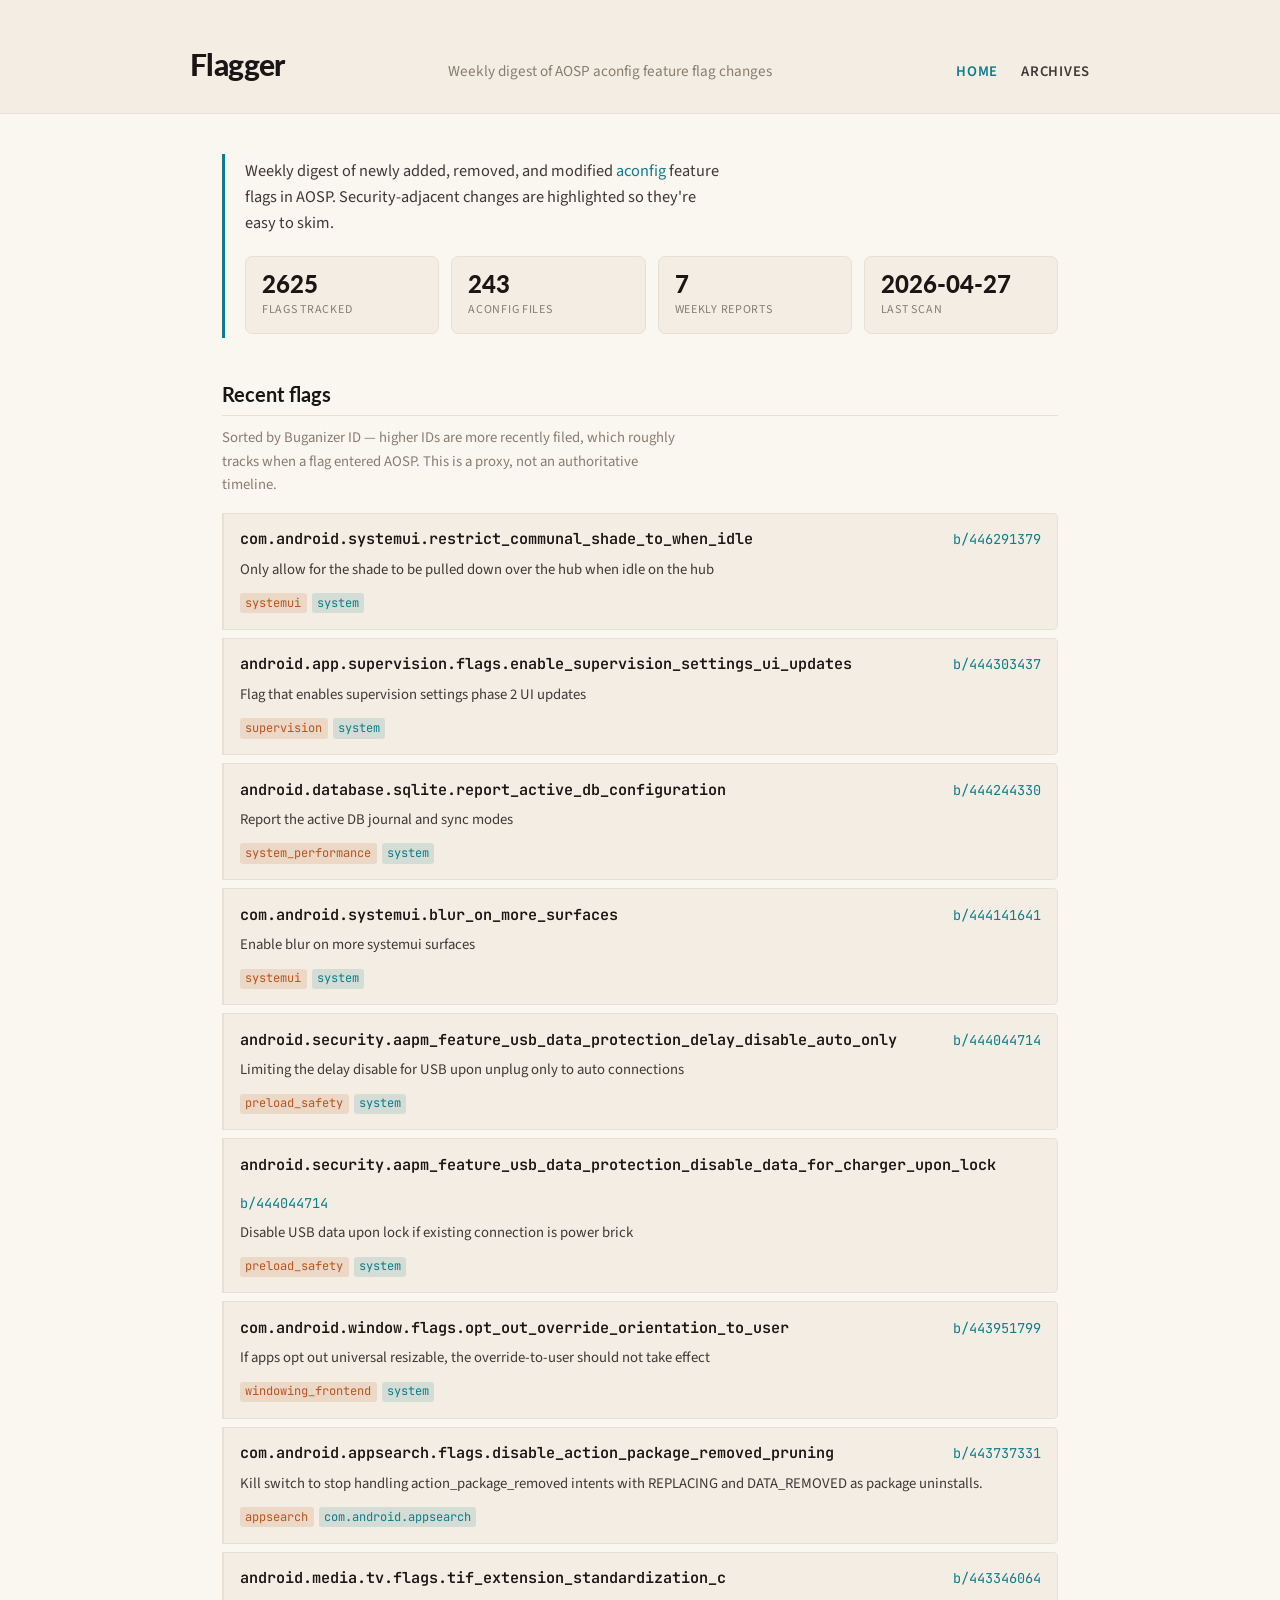
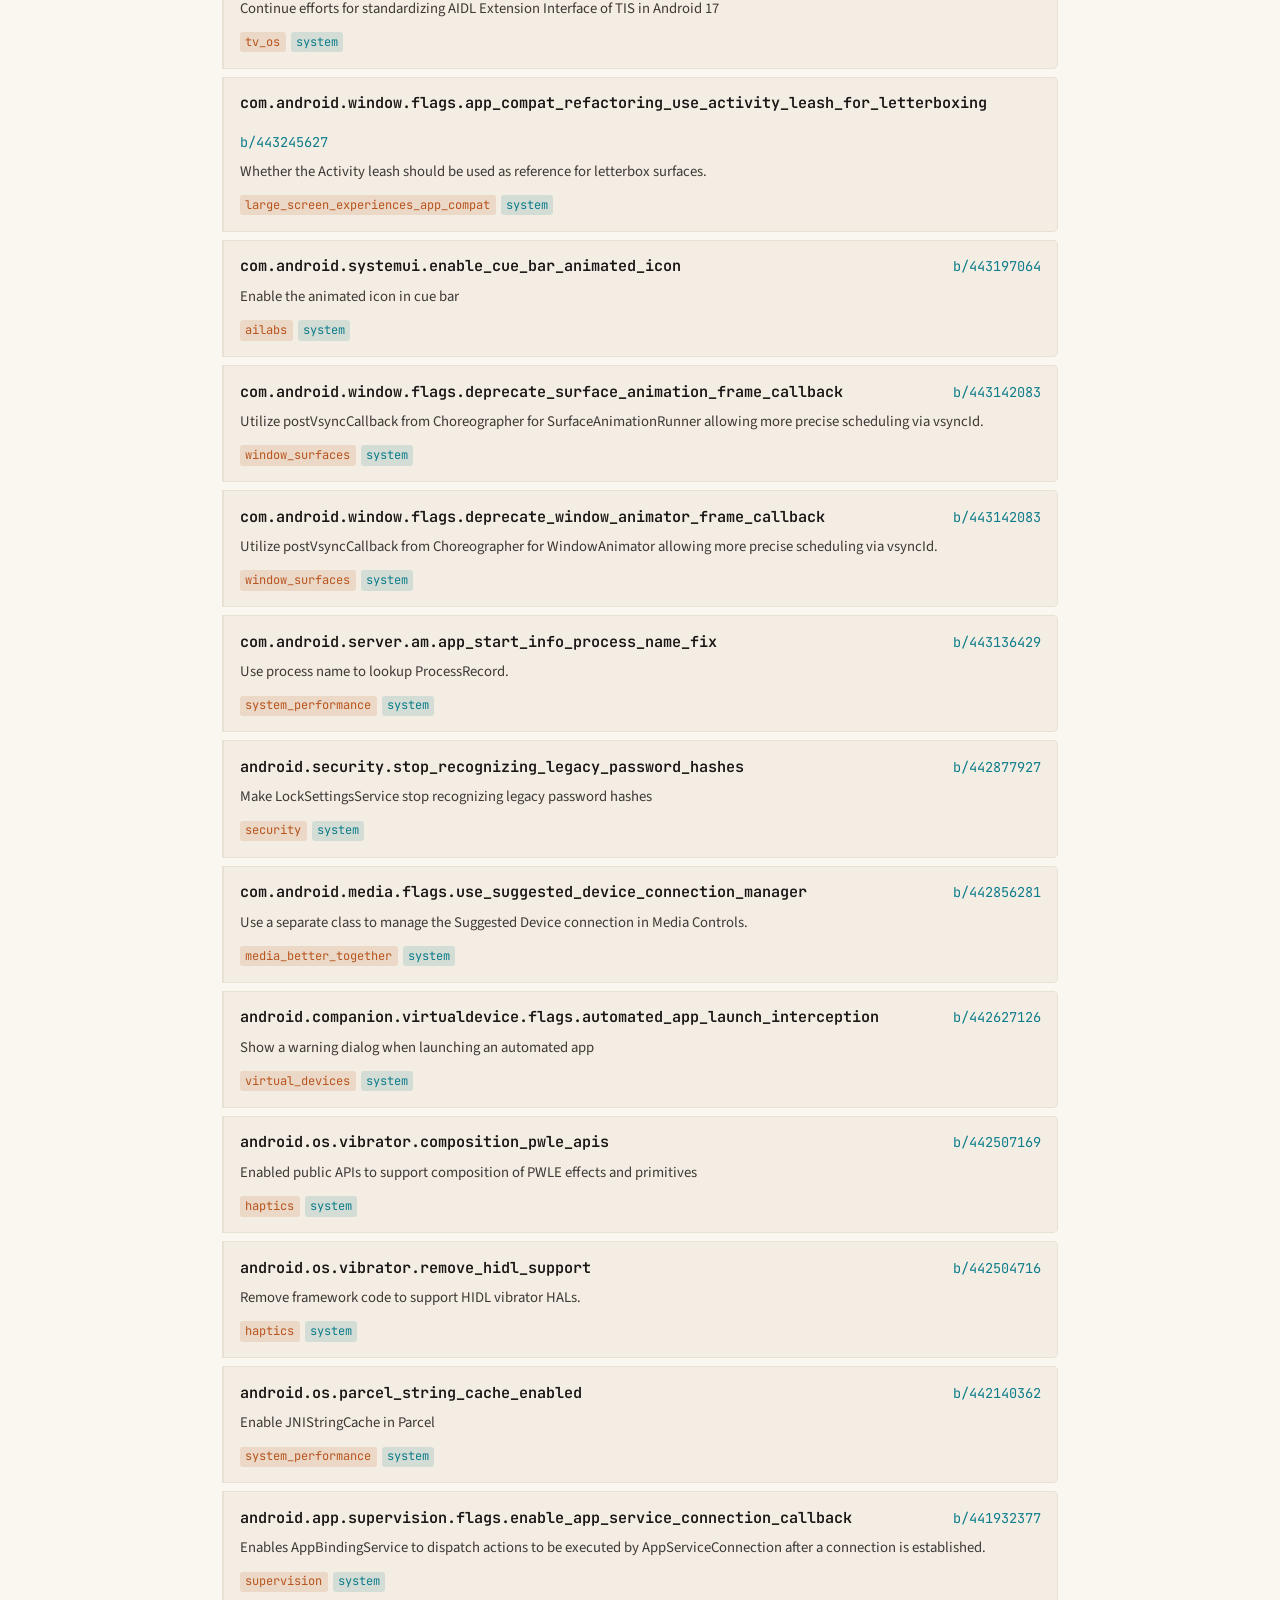
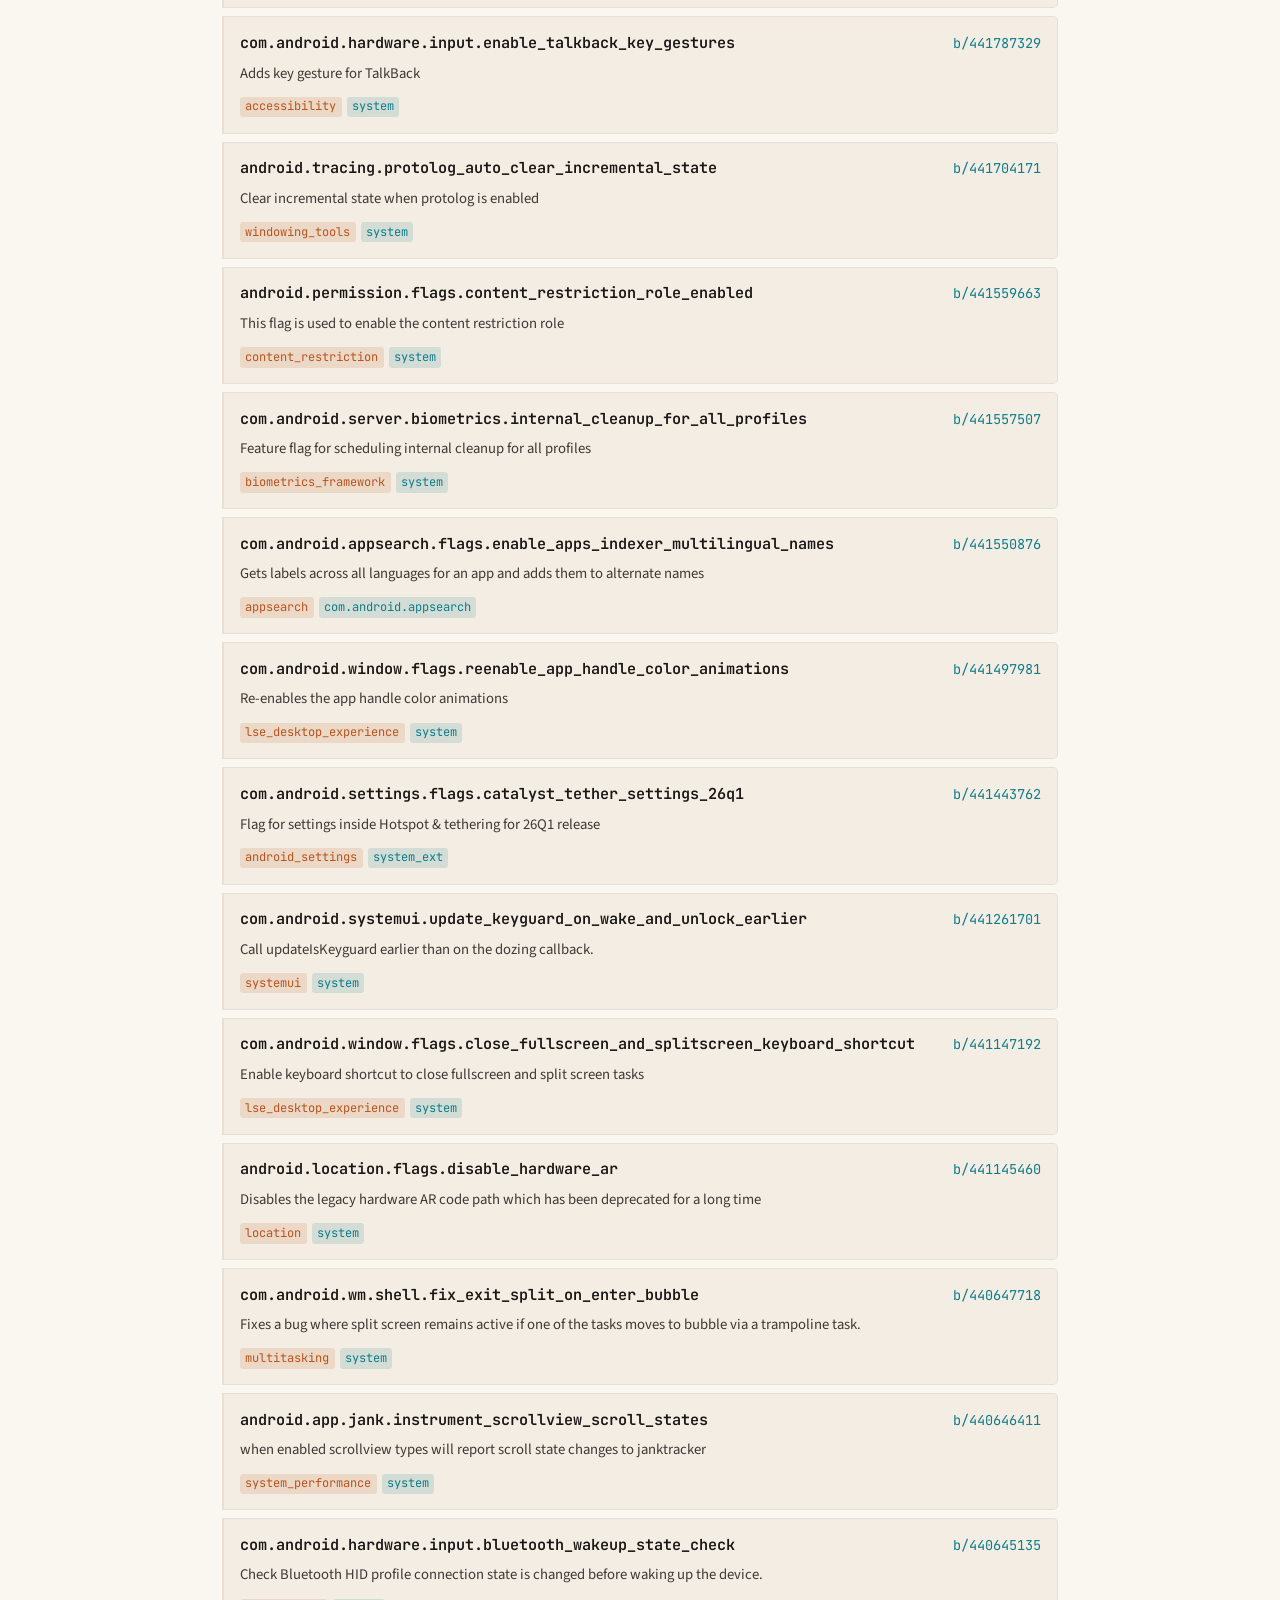
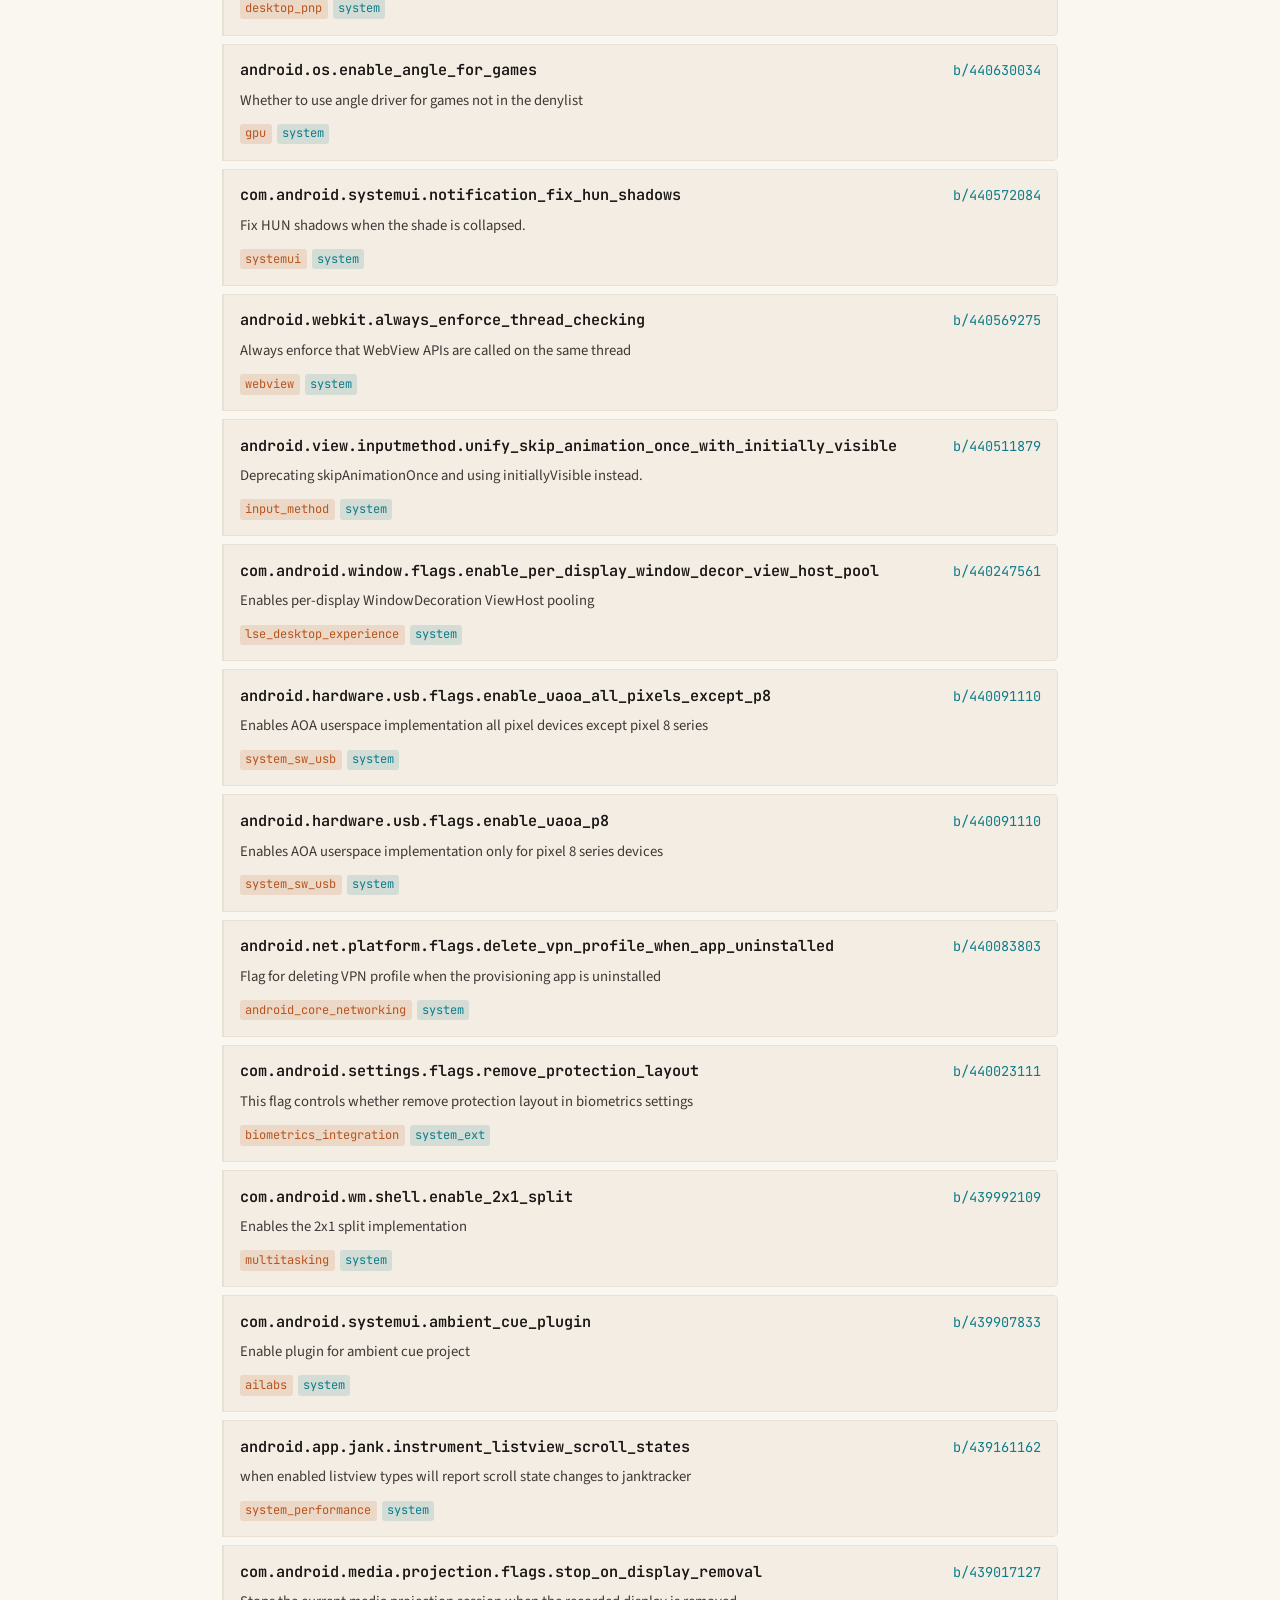
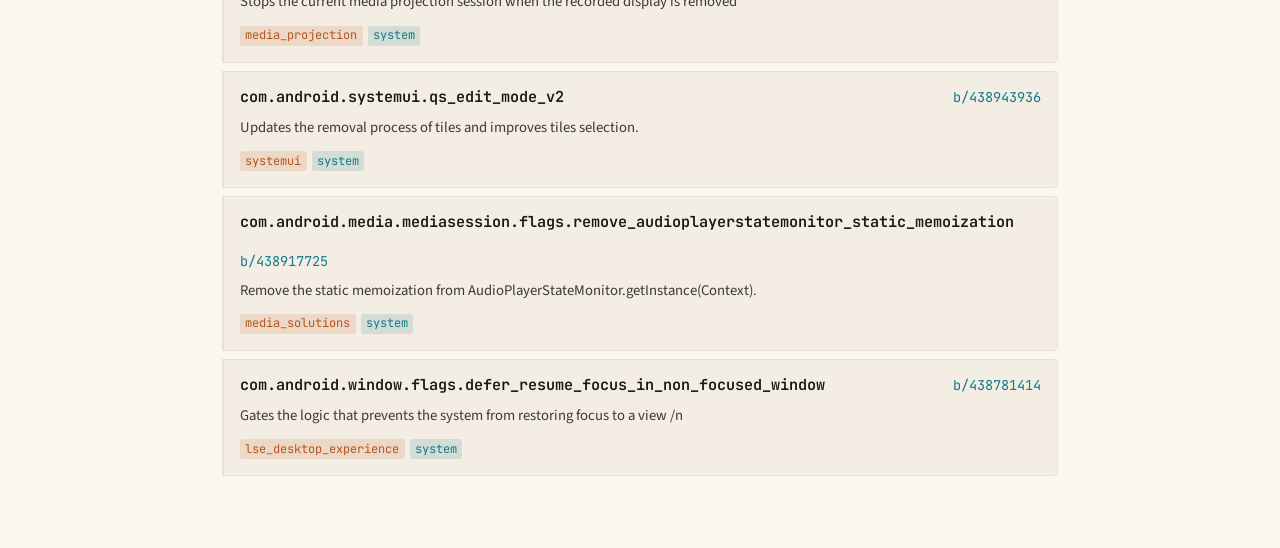
==== commit 613809e7: "site: 2026-04-27 konata/flagger.py@c1f12562b7862c19001f89a7c814d66c311c5cc1" ====
--- a/index.html
+++ b/index.html
@@ -27,8 +27,8 @@
       <div class="hero-stats">
         <div class="hero-stat"><strong>2625</strong><span>flags tracked</span></div>
         <div class="hero-stat"><strong>243</strong><span>aconfig files</span></div>
-        <div class="hero-stat"><a href="reports/index.html"><strong>6</strong><span>weekly reports</span></a></div>
-        <div class="hero-stat"><strong>2026-04-21</strong><span>last scan</span></div>
+        <div class="hero-stat"><a href="reports/index.html"><strong>7</strong><span>weekly reports</span></a></div>
+        <div class="hero-stat"><strong>2026-04-27</strong><span>last scan</span></div>
       </div>
     </section>
     <section class="latest-flags">
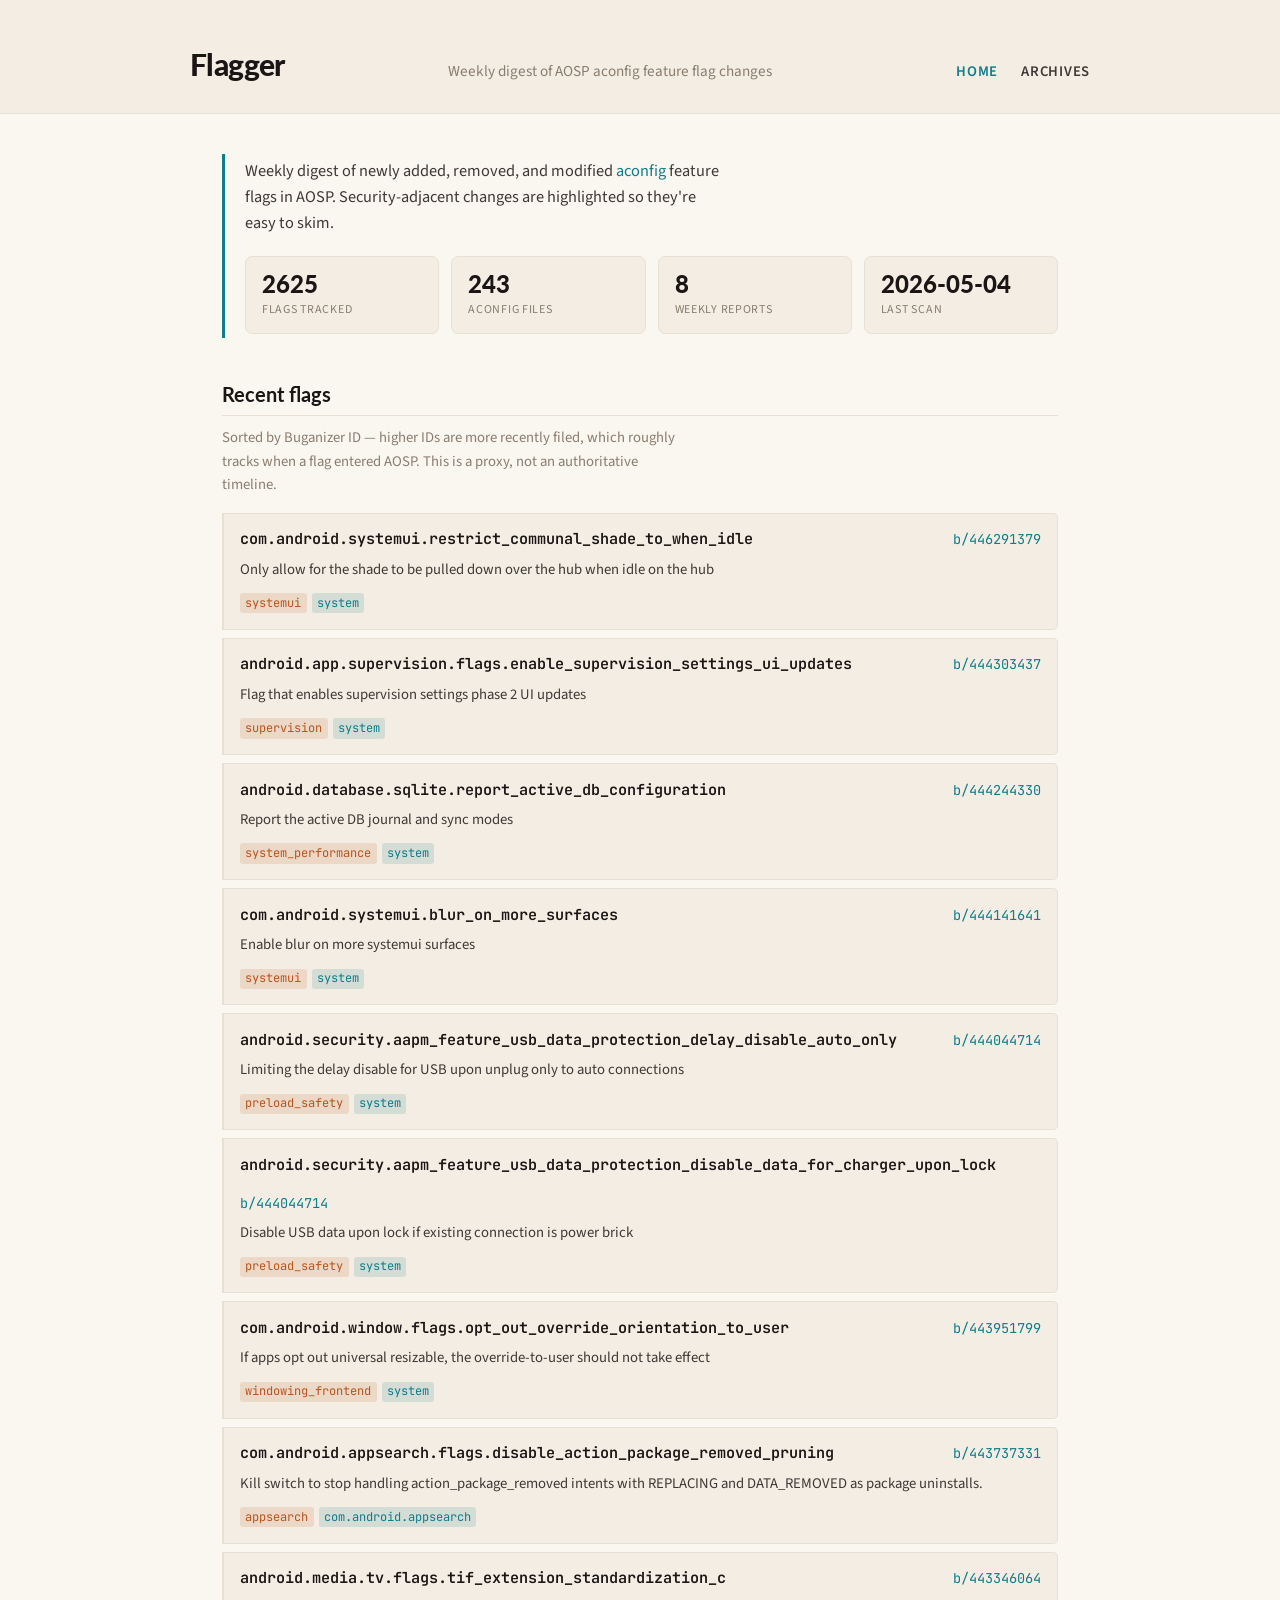
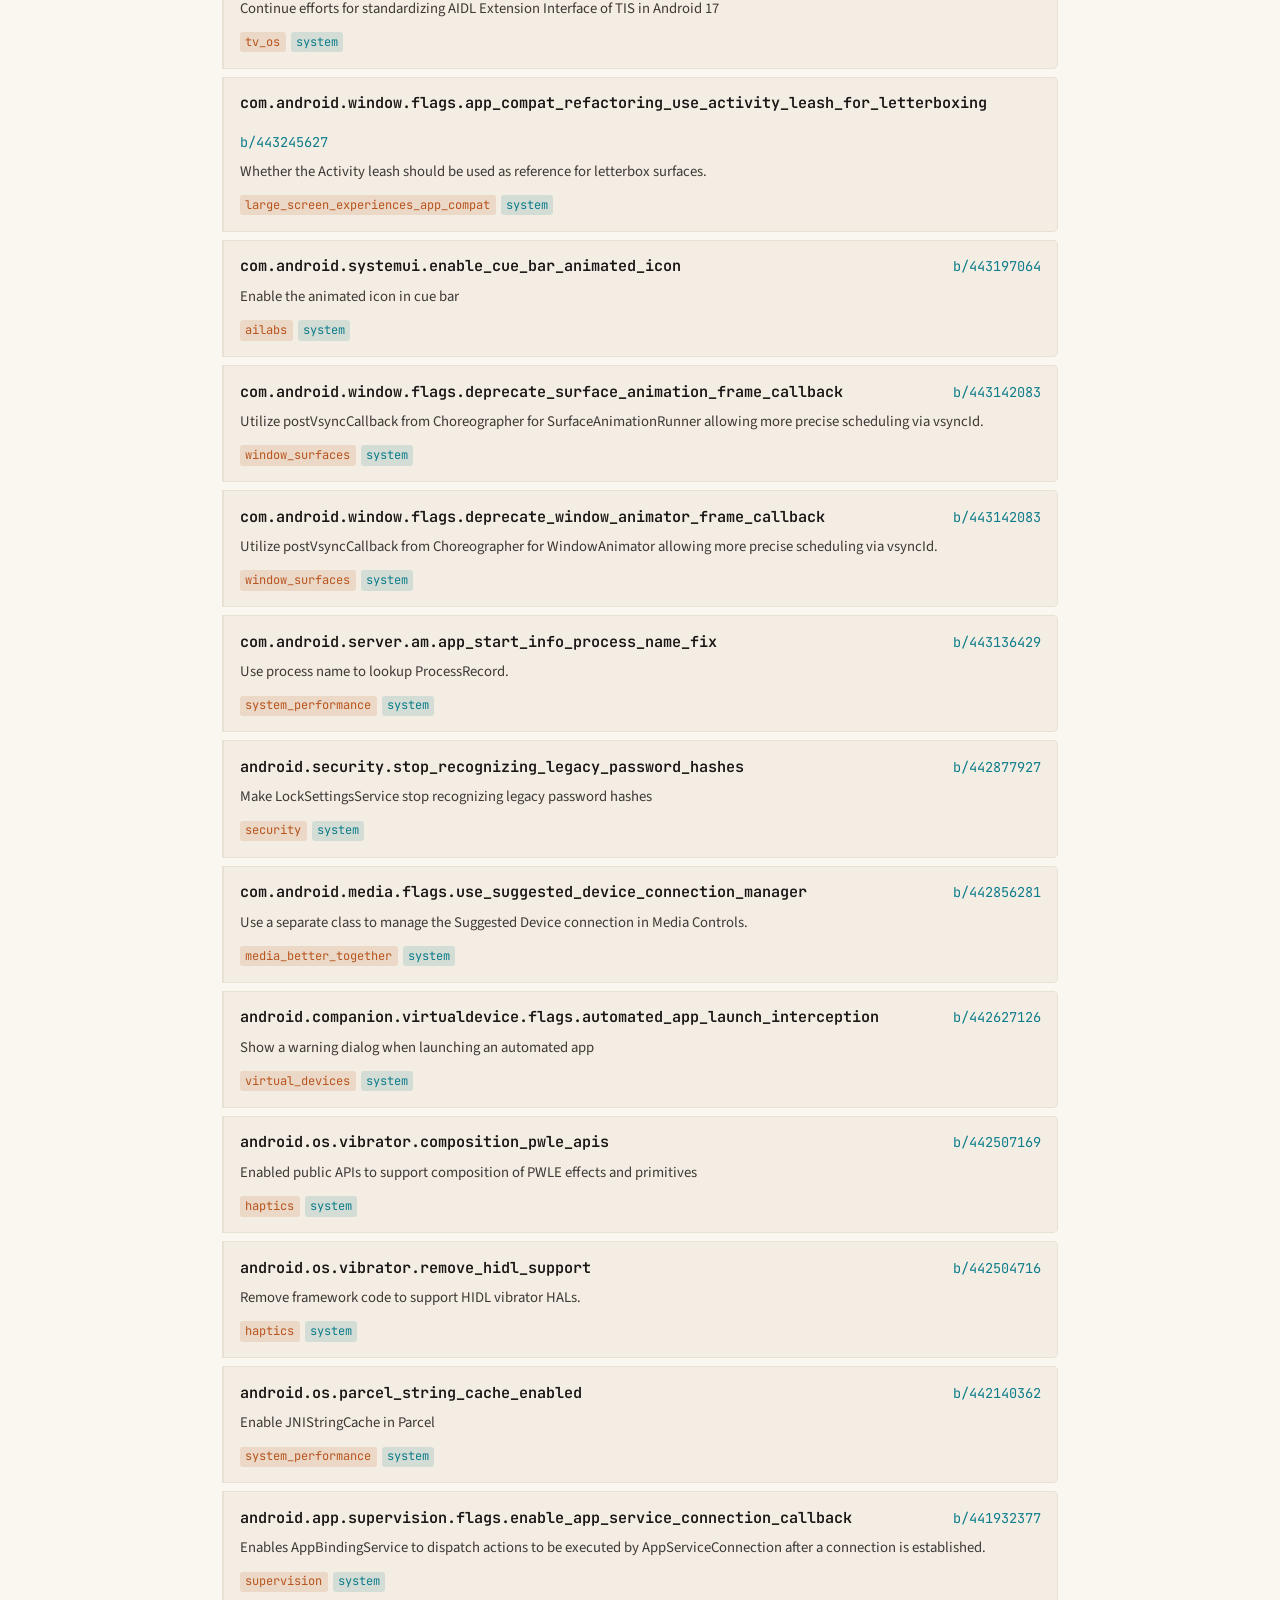
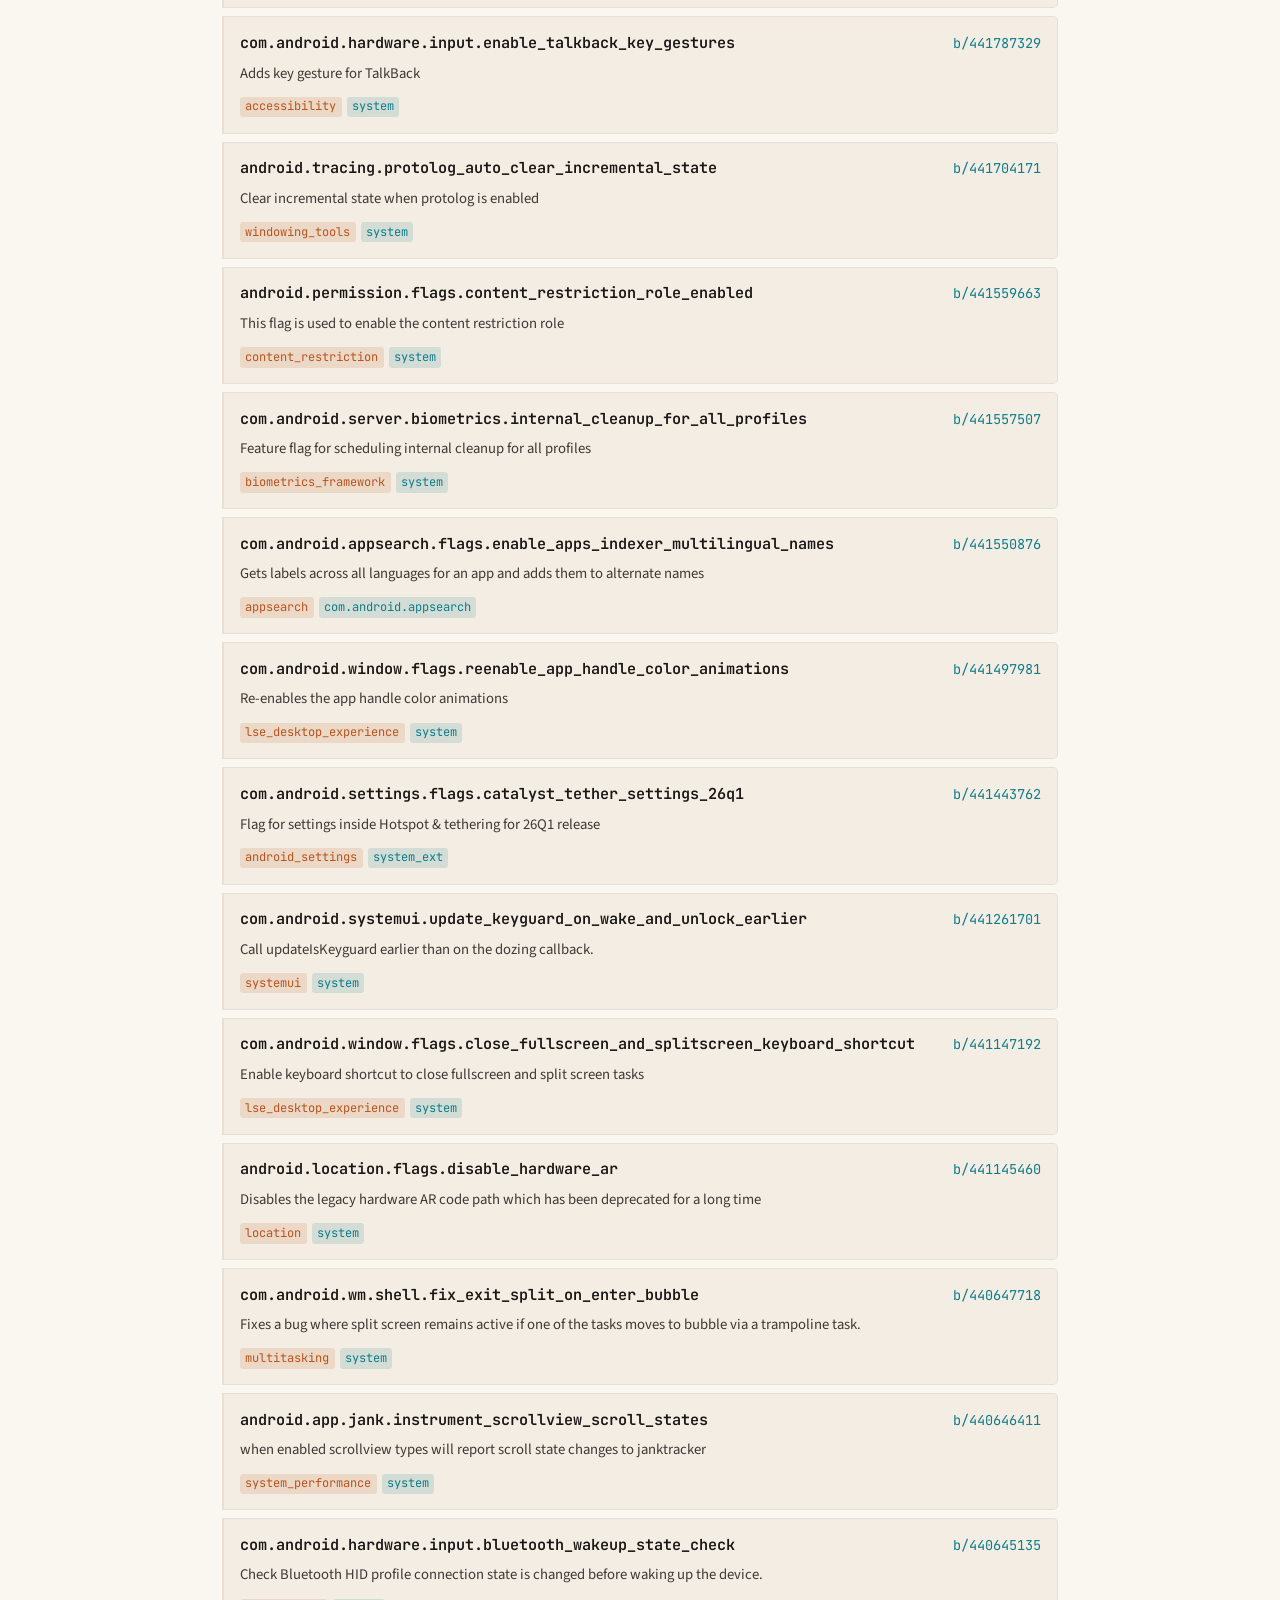
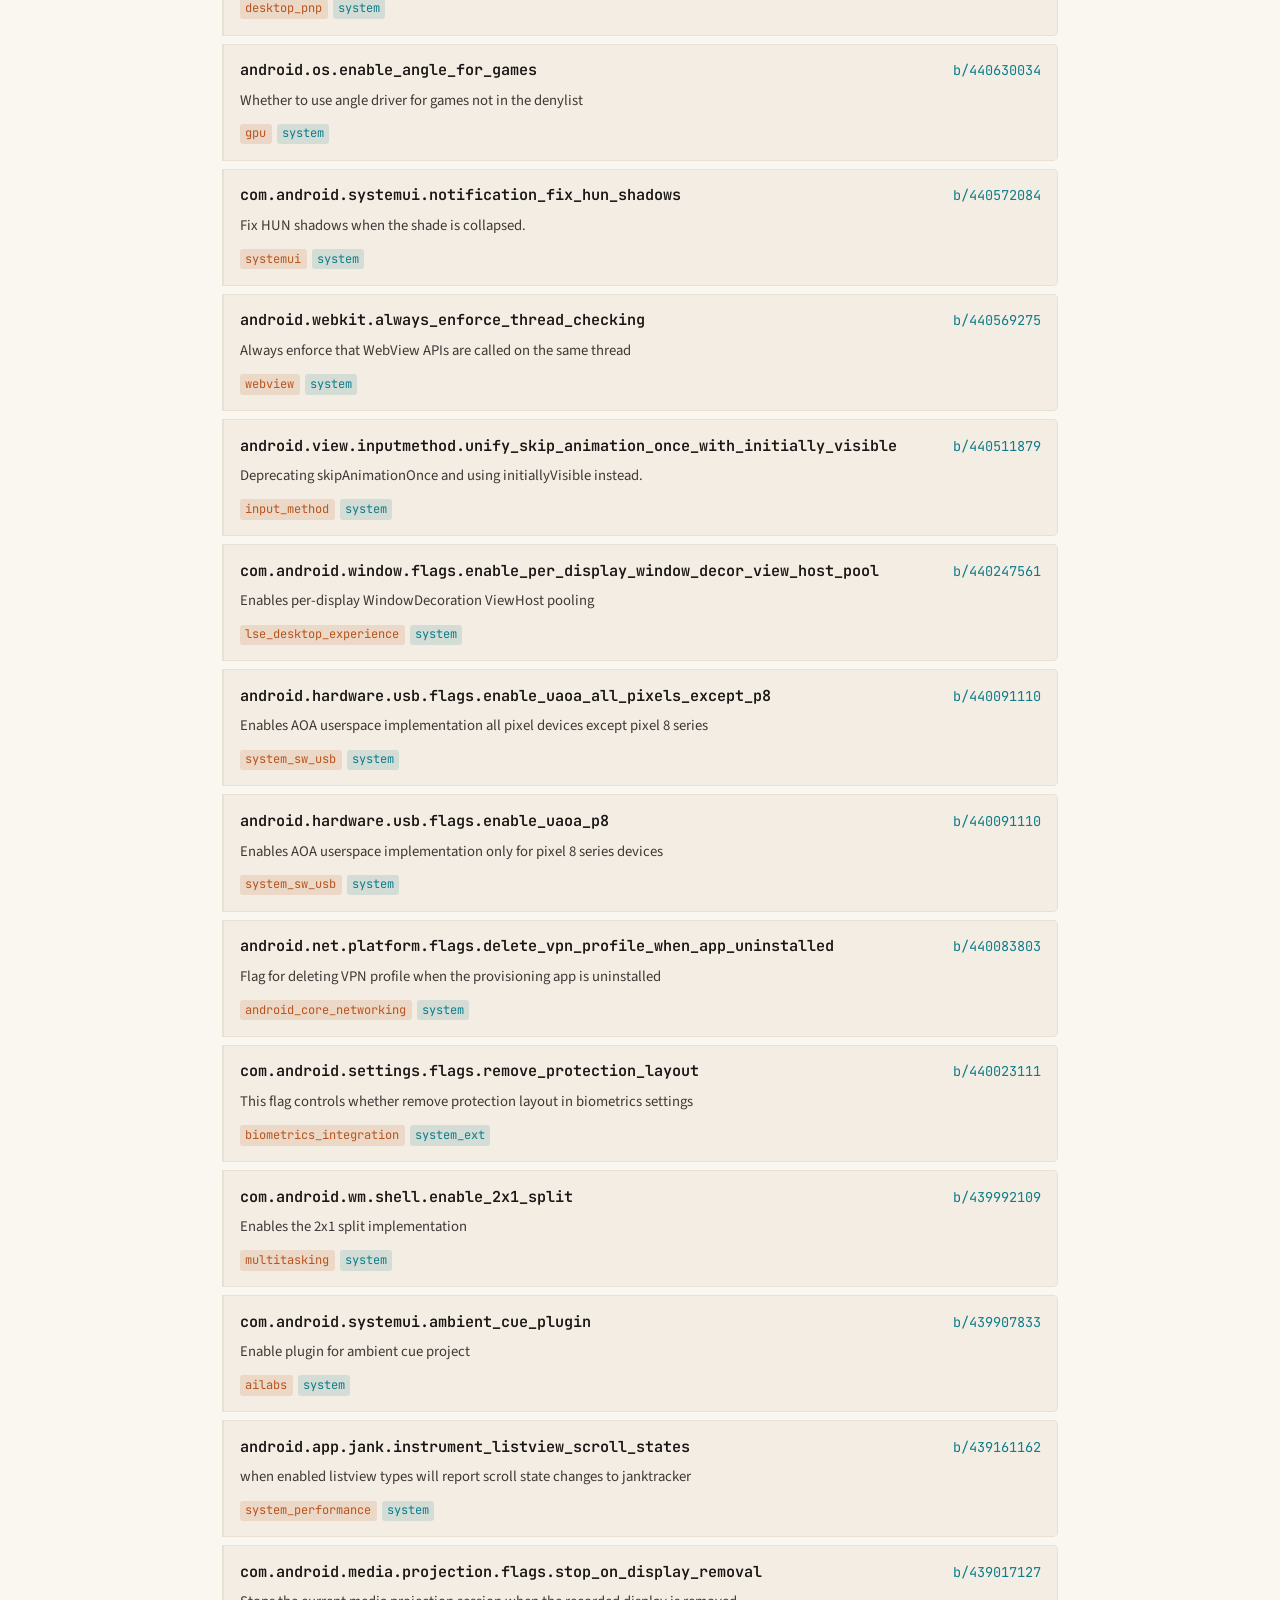
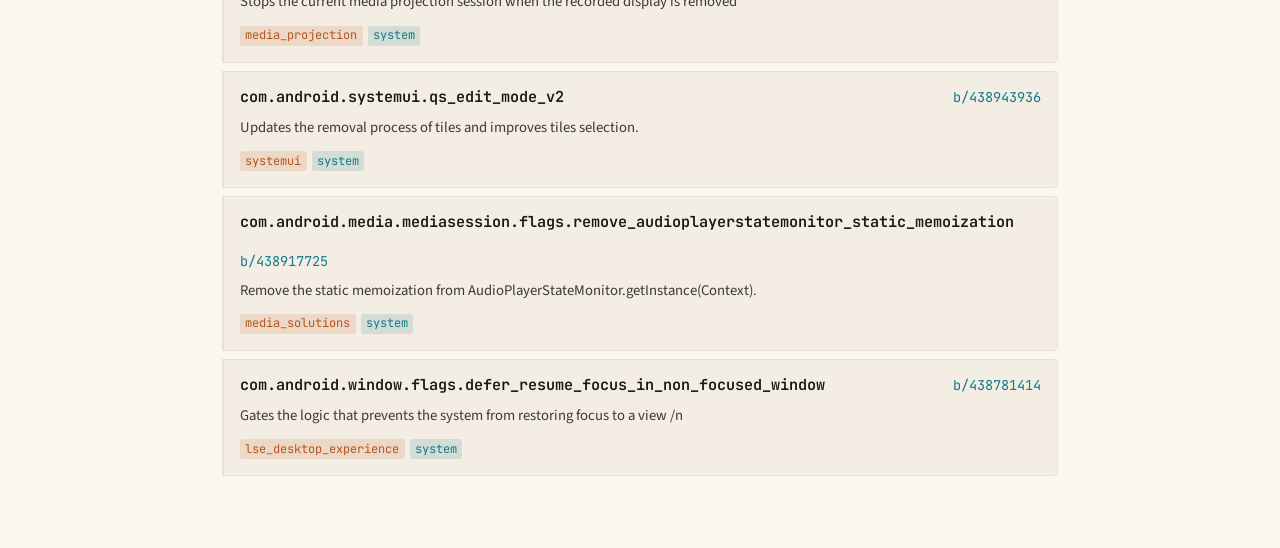
==== commit b36bd71a: "site: 2026-05-04 konata/flagger.py@c1f12562b7862c19001f89a7c814d66c311c5cc1" ====
--- a/index.html
+++ b/index.html
@@ -27,8 +27,8 @@
       <div class="hero-stats">
         <div class="hero-stat"><strong>2625</strong><span>flags tracked</span></div>
         <div class="hero-stat"><strong>243</strong><span>aconfig files</span></div>
-        <div class="hero-stat"><a href="reports/index.html"><strong>7</strong><span>weekly reports</span></a></div>
-        <div class="hero-stat"><strong>2026-04-27</strong><span>last scan</span></div>
+        <div class="hero-stat"><a href="reports/index.html"><strong>8</strong><span>weekly reports</span></a></div>
+        <div class="hero-stat"><strong>2026-05-04</strong><span>last scan</span></div>
       </div>
     </section>
     <section class="latest-flags">
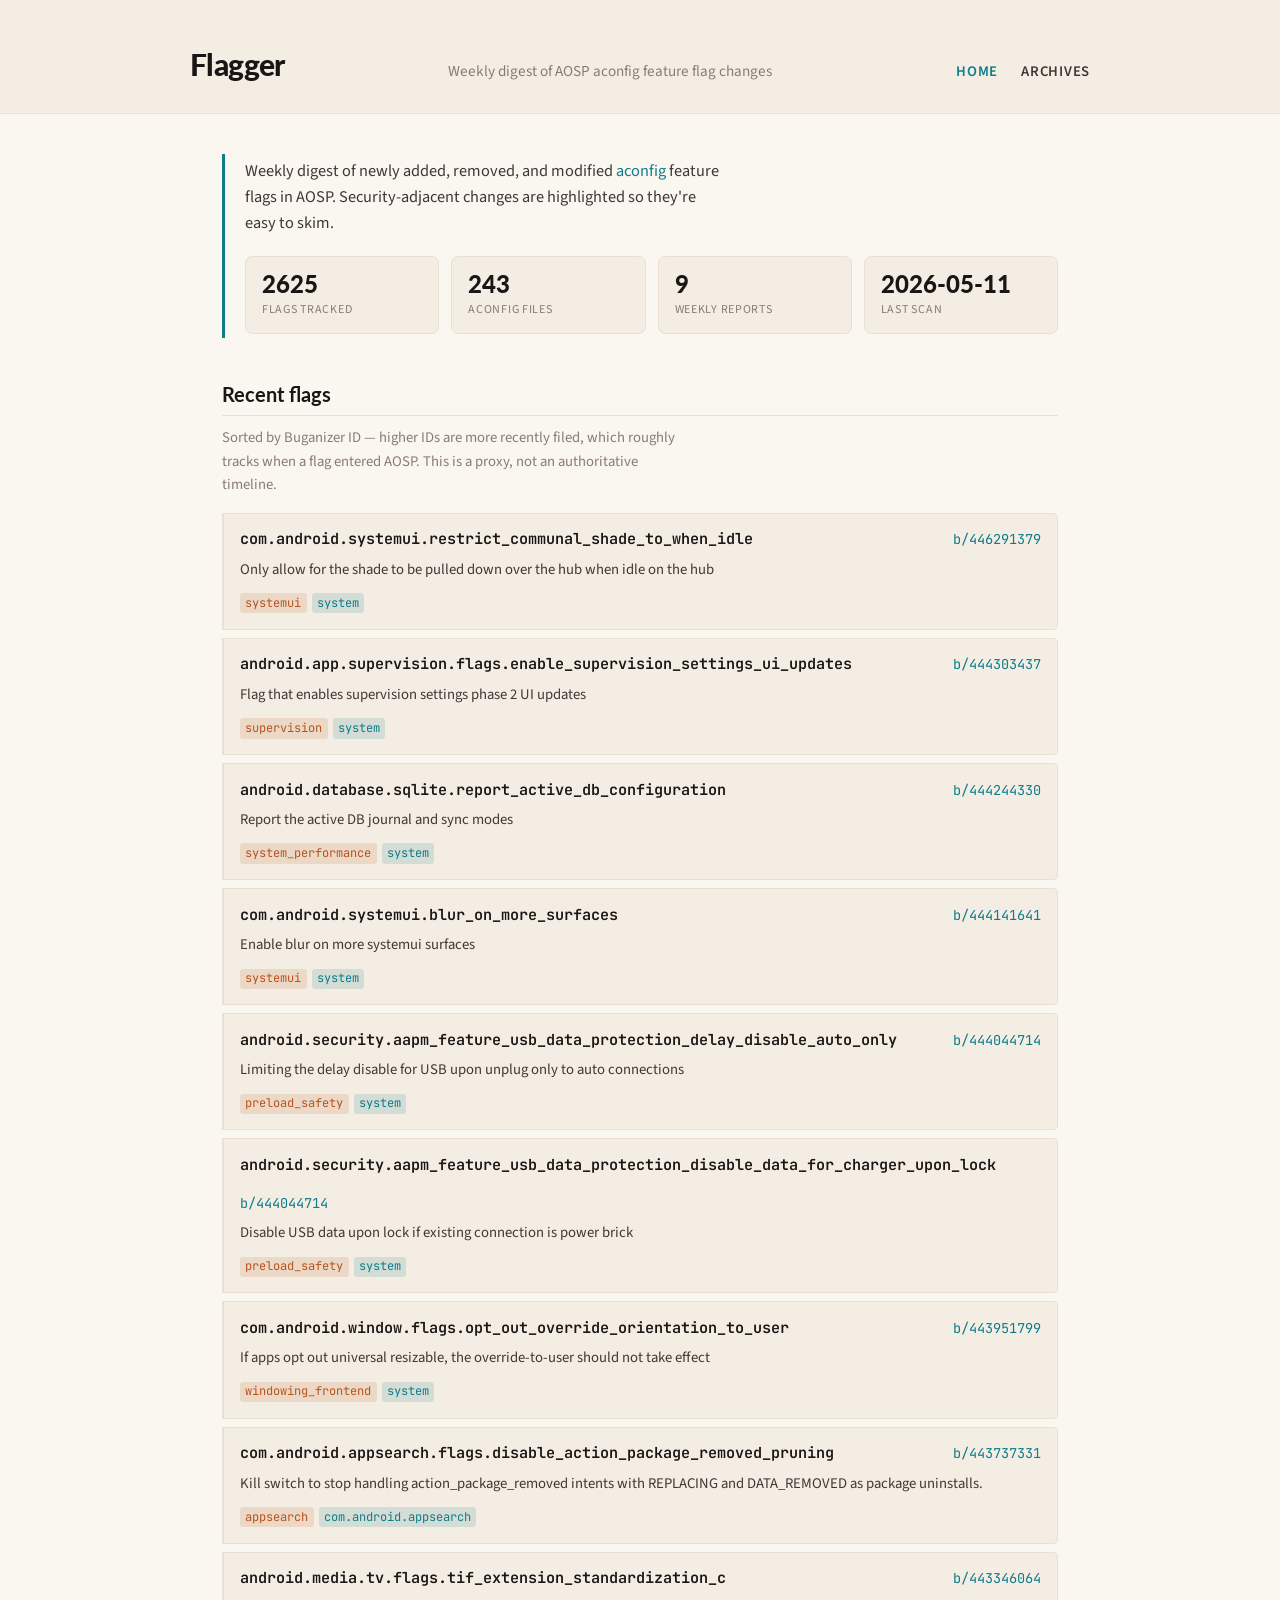
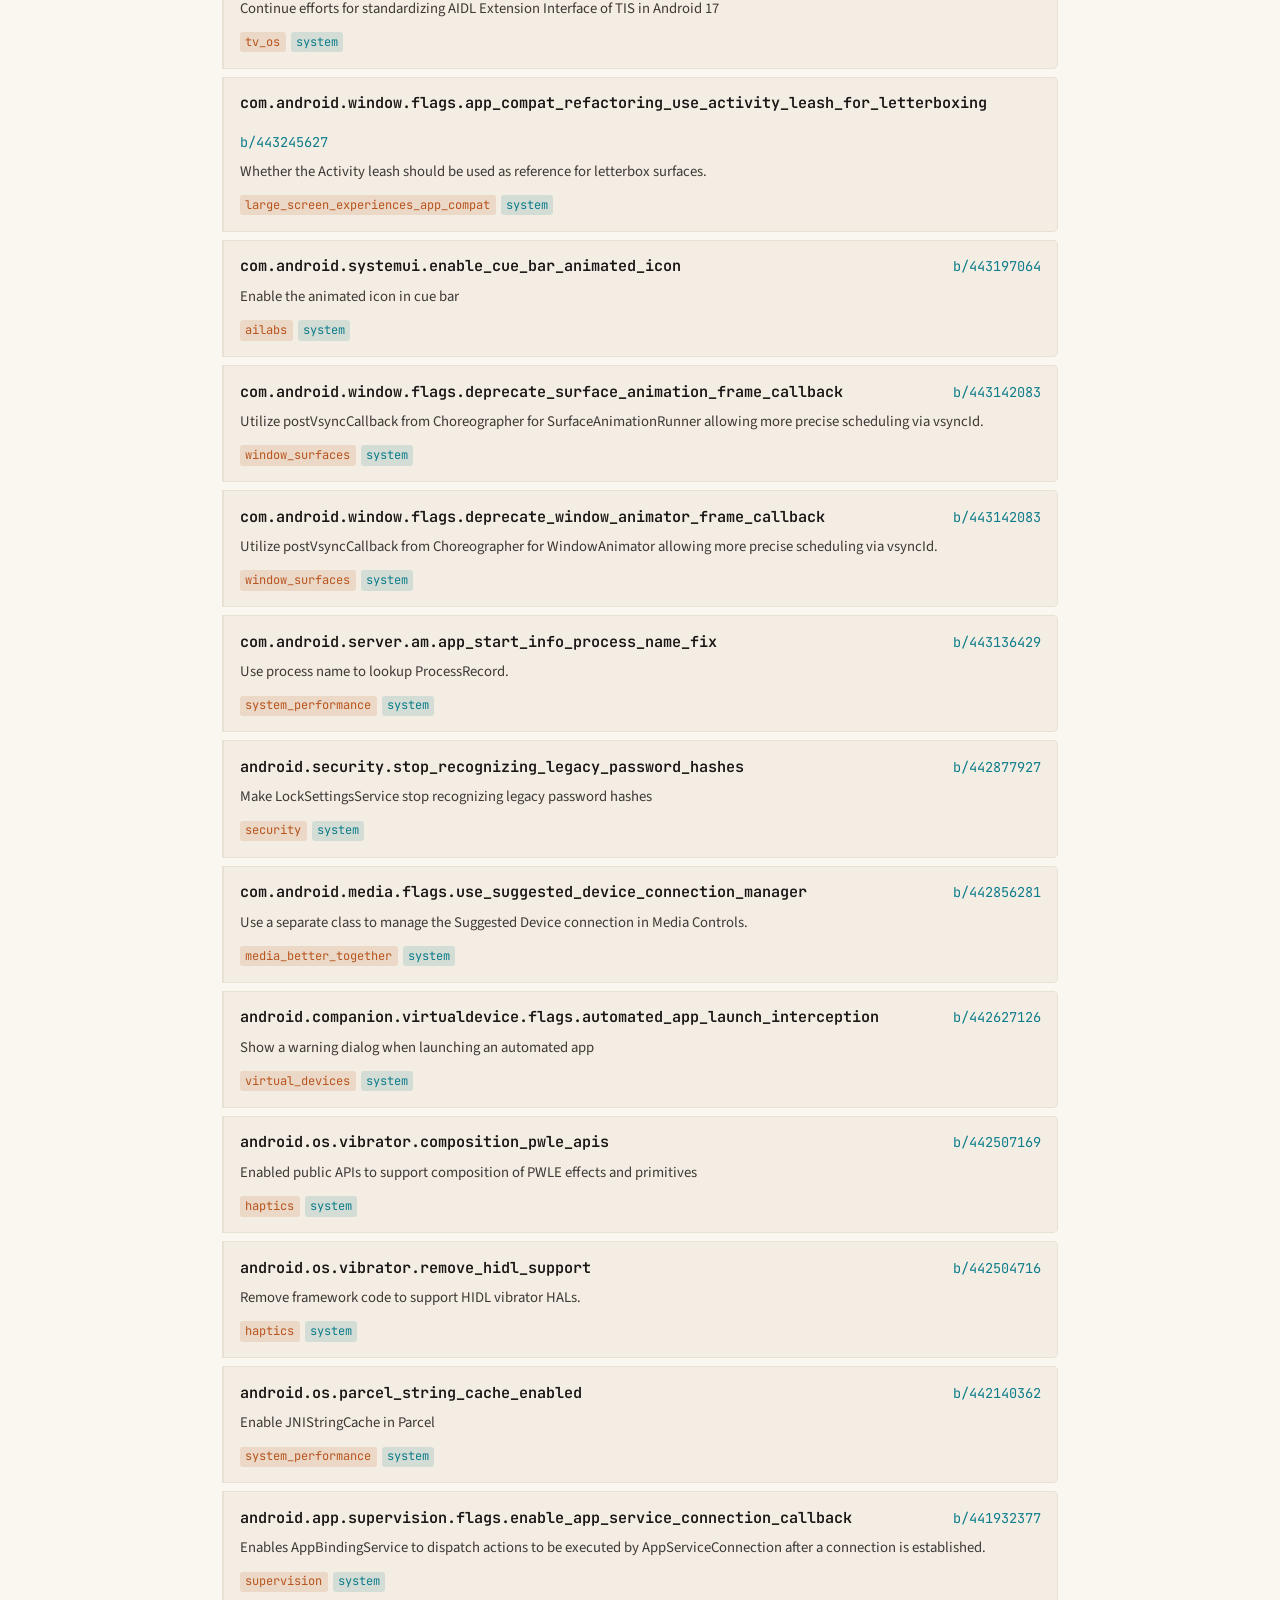
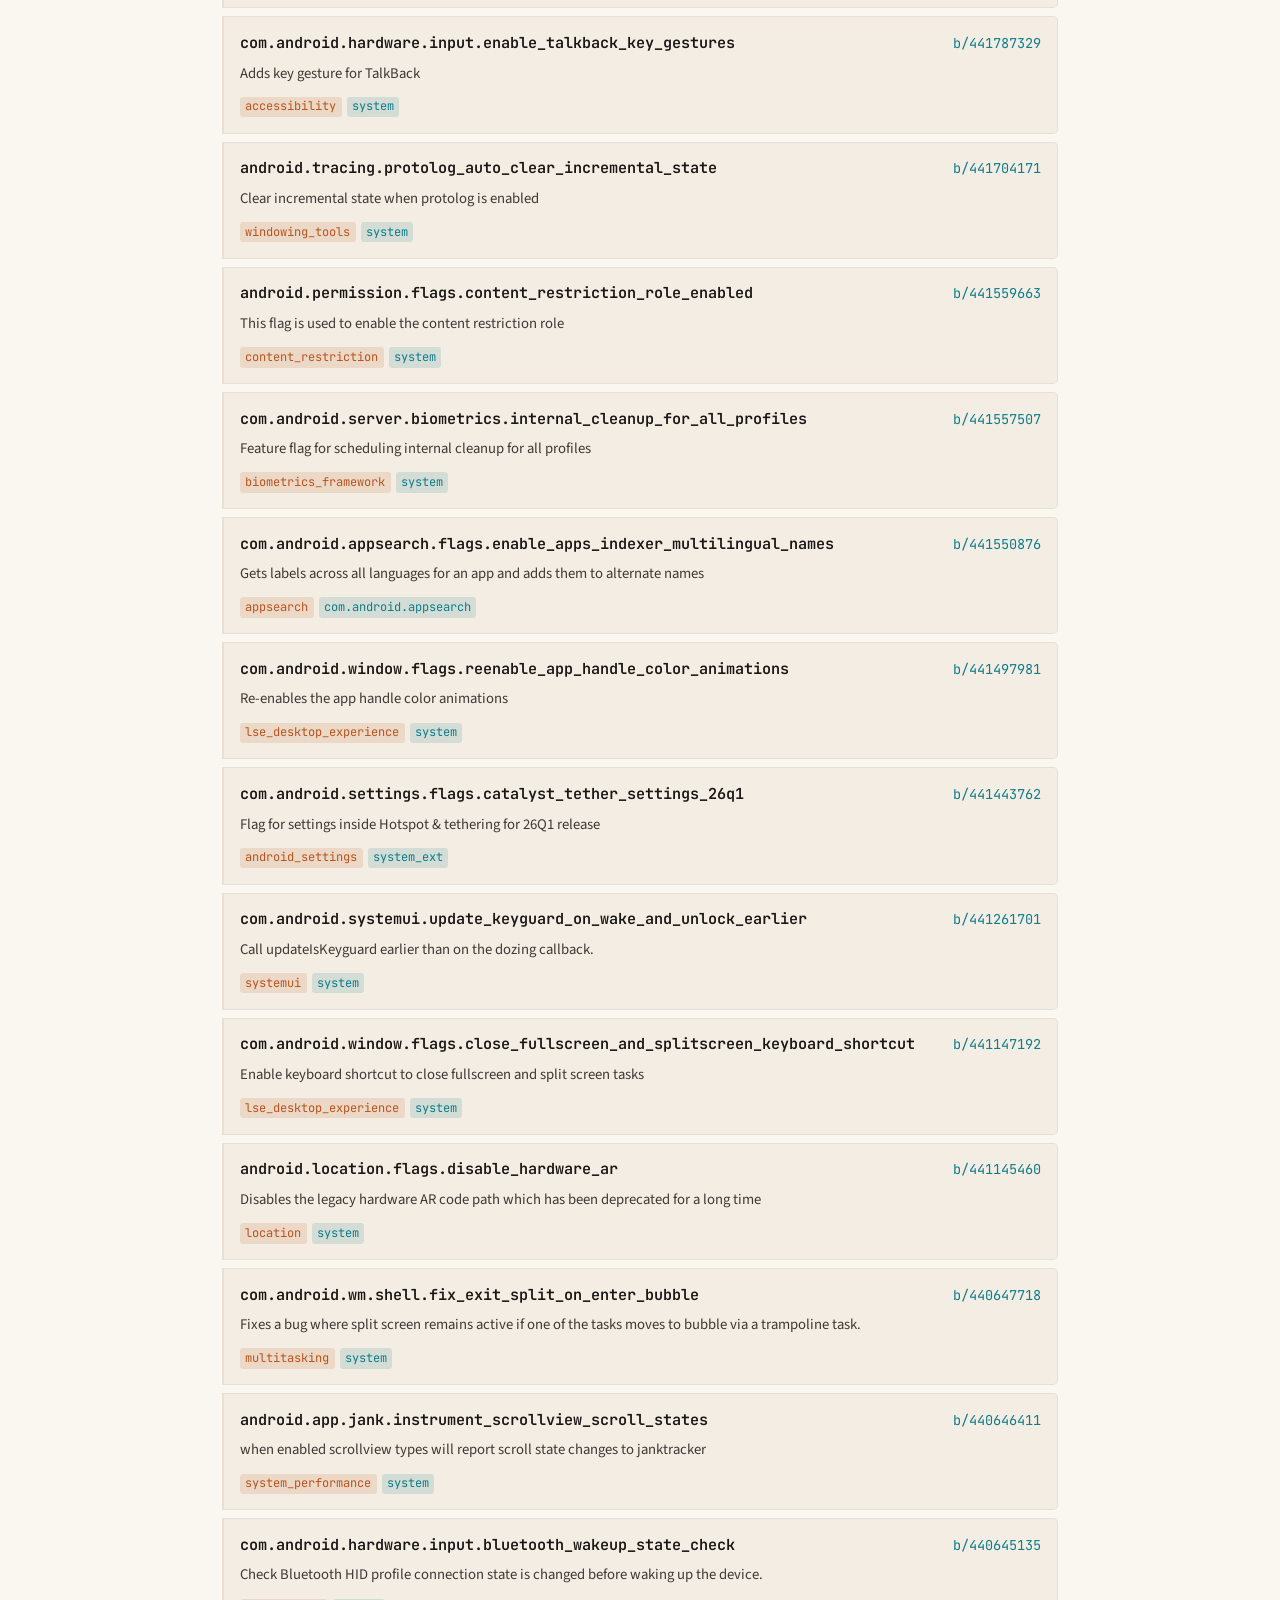
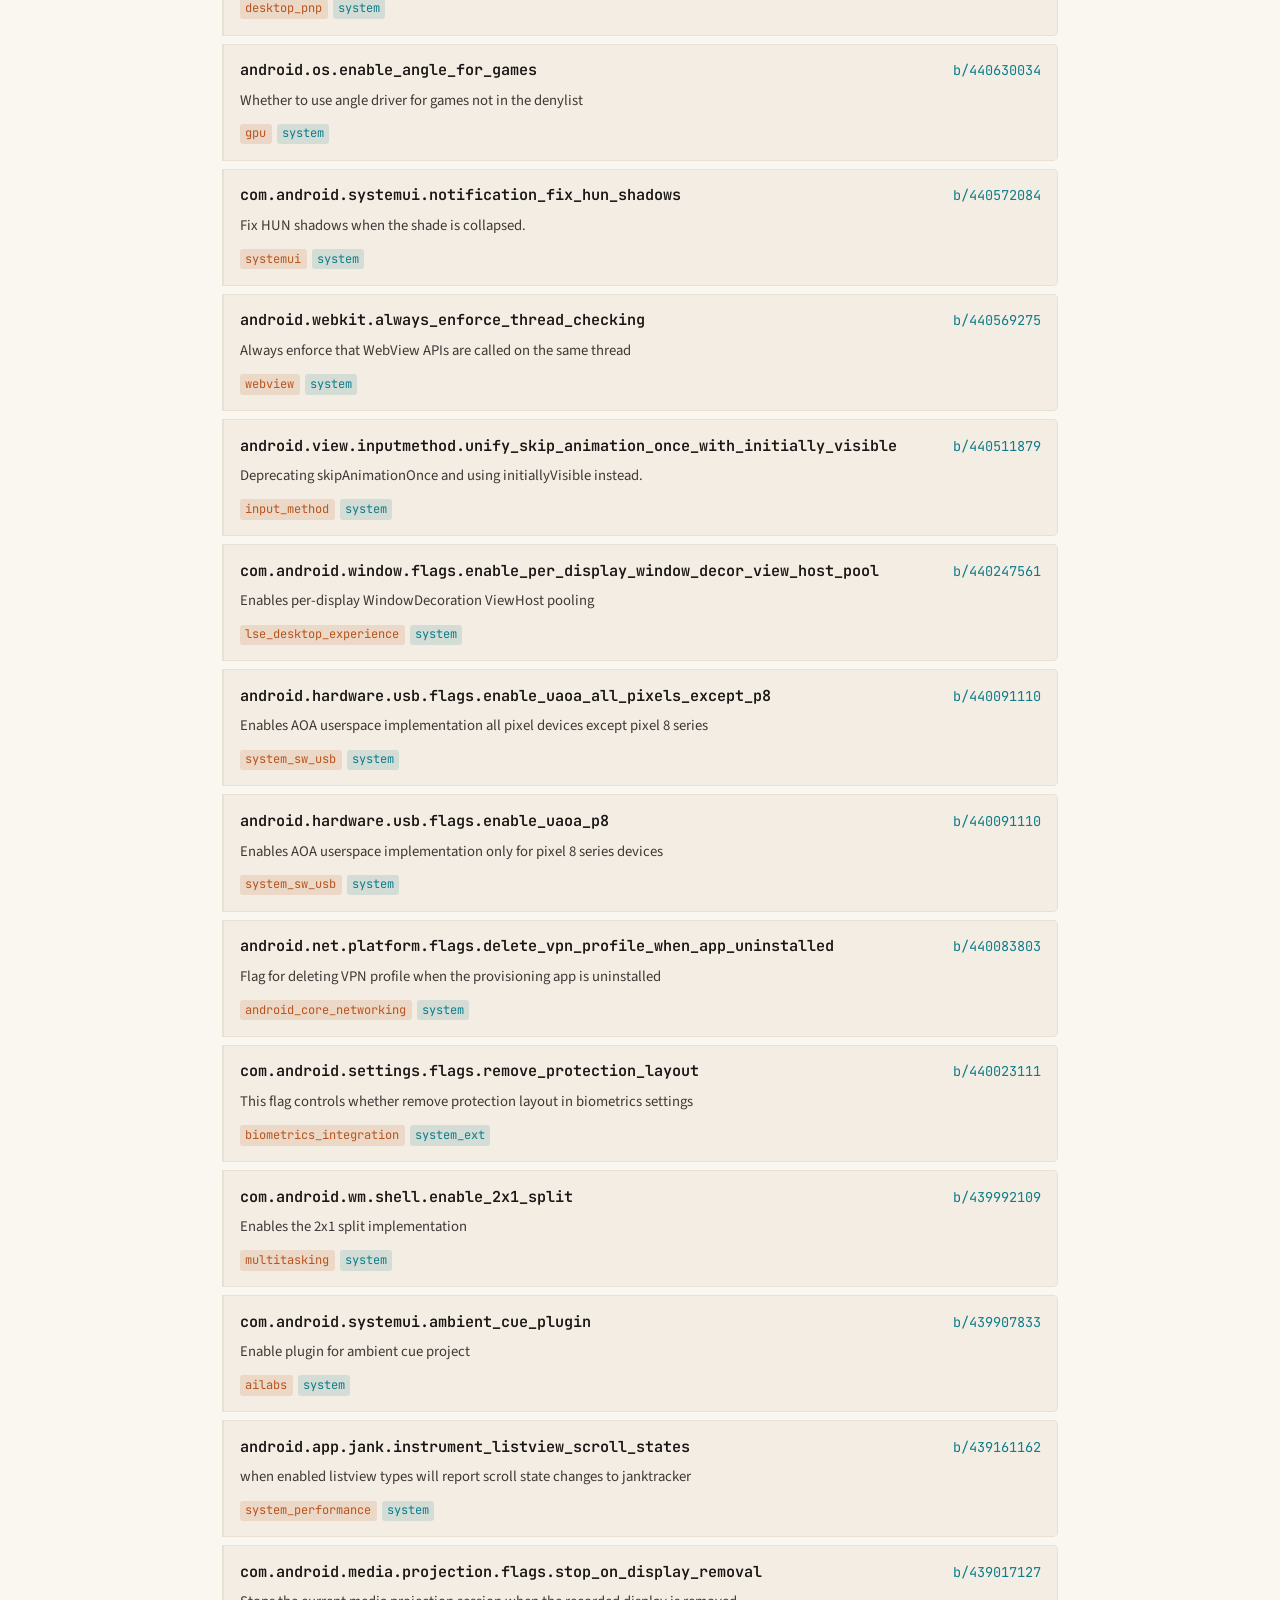
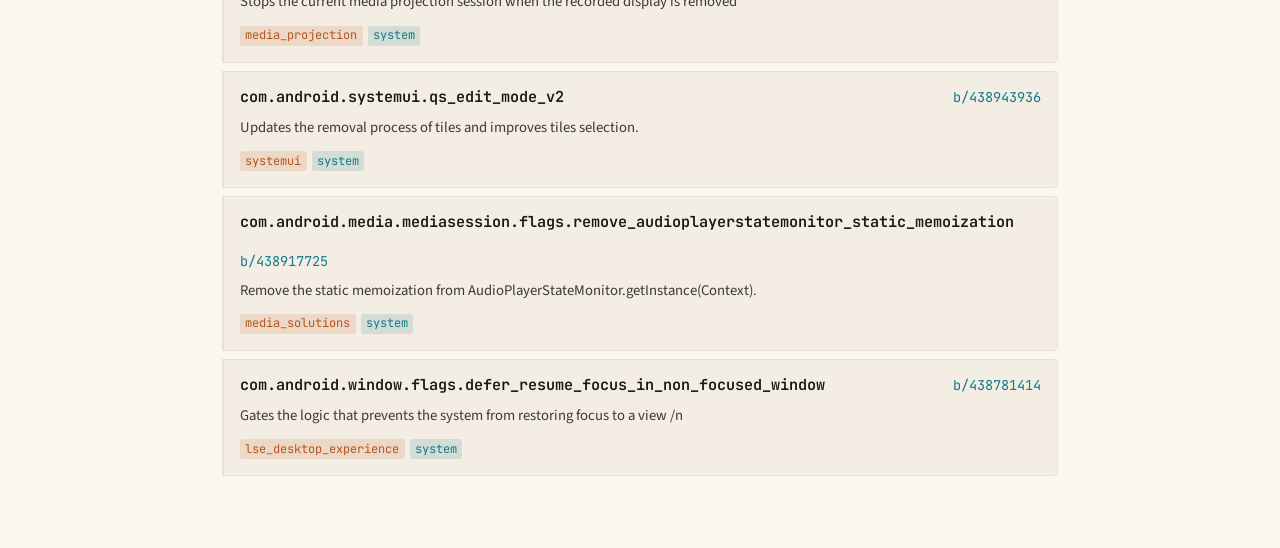
==== commit 2878bcc8: "site: 2026-05-11 konata/flagger.py@c1f12562b7862c19001f89a7c814d66c311c5cc1" ====
--- a/index.html
+++ b/index.html
@@ -27,8 +27,8 @@
       <div class="hero-stats">
         <div class="hero-stat"><strong>2625</strong><span>flags tracked</span></div>
         <div class="hero-stat"><strong>243</strong><span>aconfig files</span></div>
-        <div class="hero-stat"><a href="reports/index.html"><strong>8</strong><span>weekly reports</span></a></div>
-        <div class="hero-stat"><strong>2026-05-04</strong><span>last scan</span></div>
+        <div class="hero-stat"><a href="reports/index.html"><strong>9</strong><span>weekly reports</span></a></div>
+        <div class="hero-stat"><strong>2026-05-11</strong><span>last scan</span></div>
       </div>
     </section>
     <section class="latest-flags">
